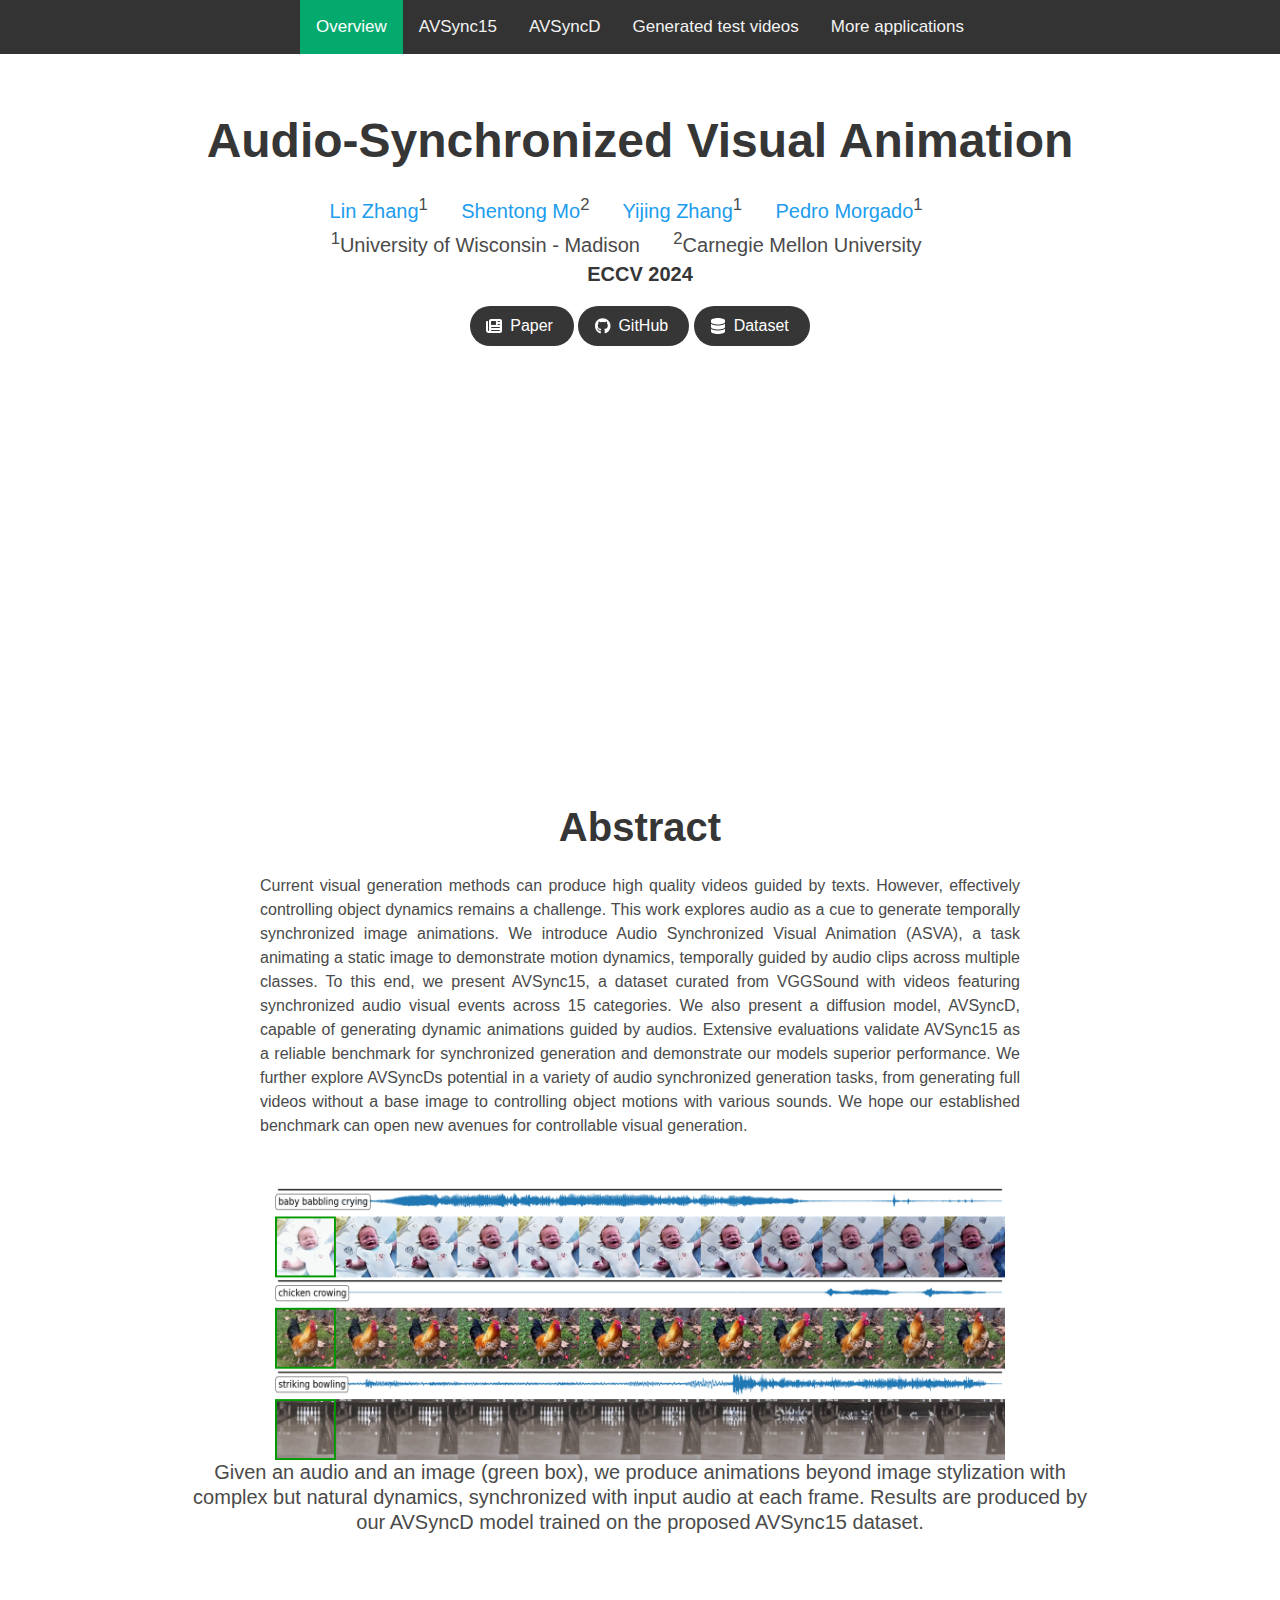
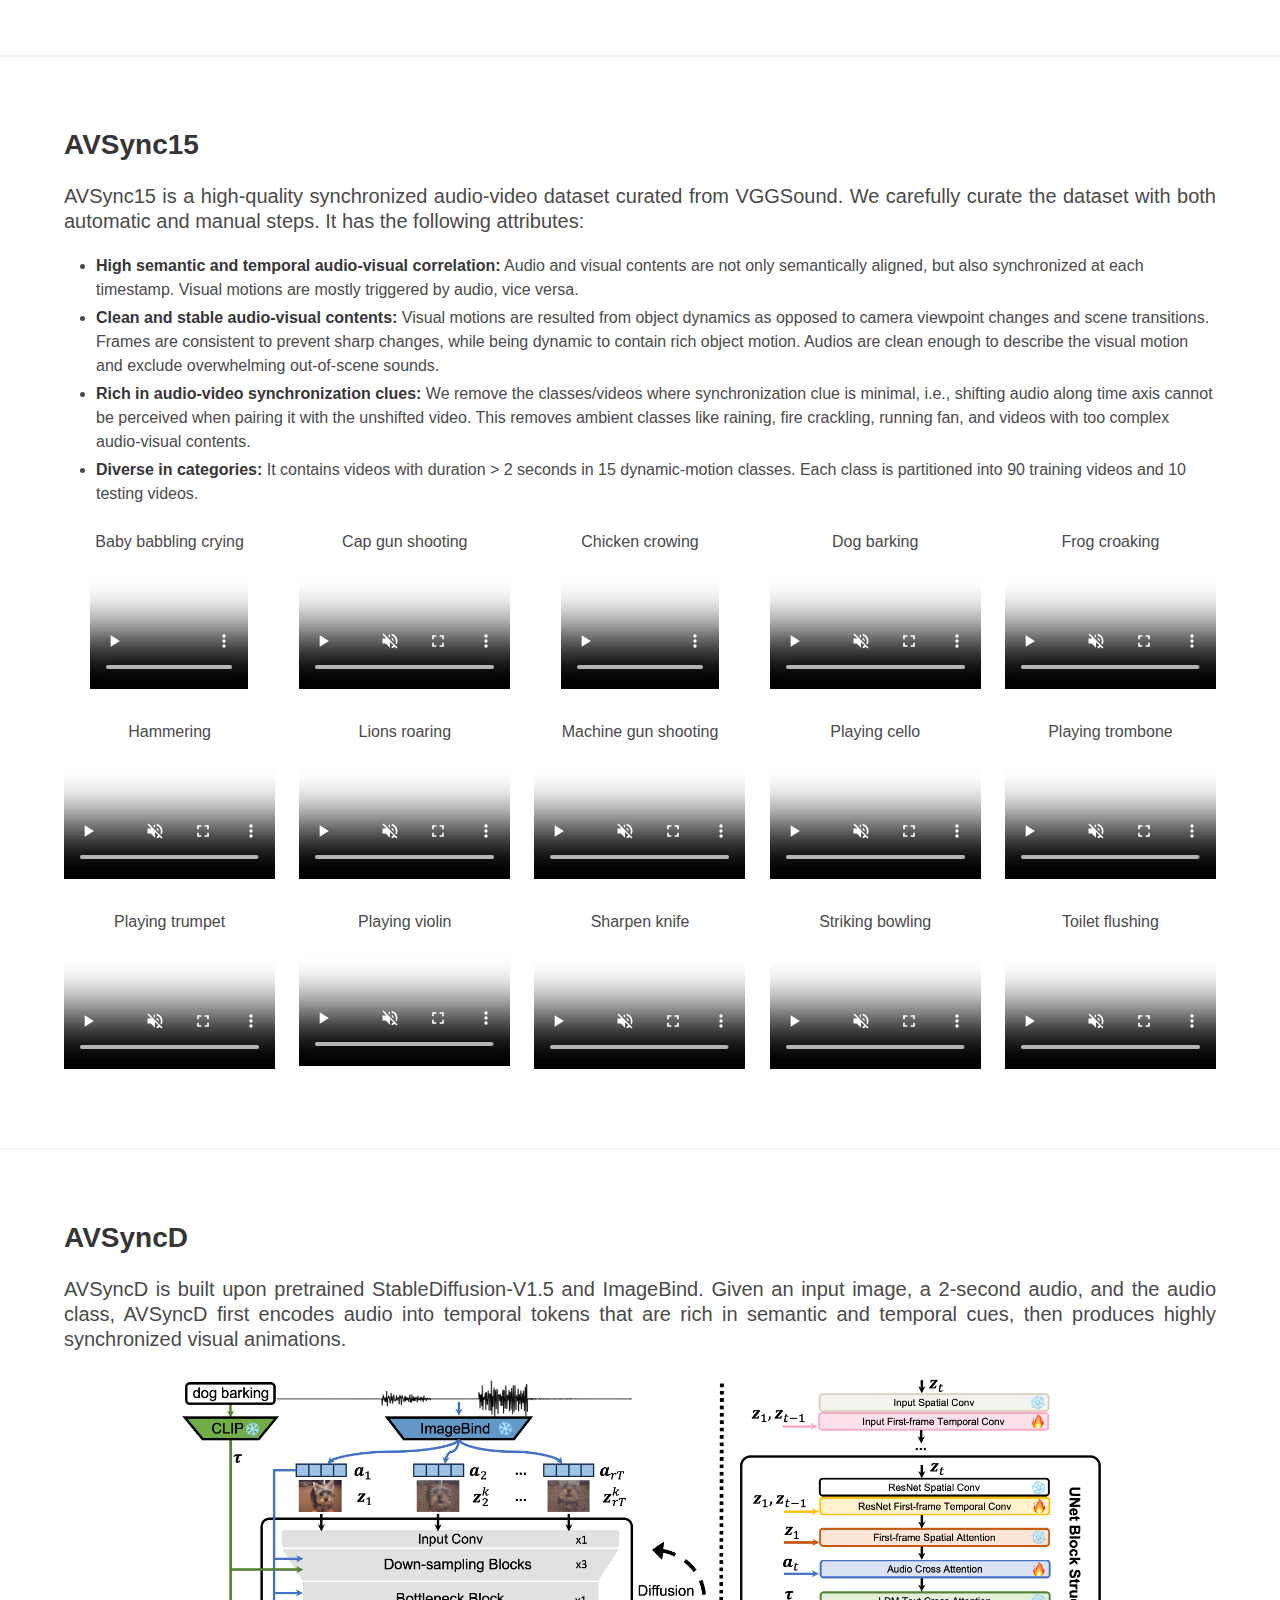
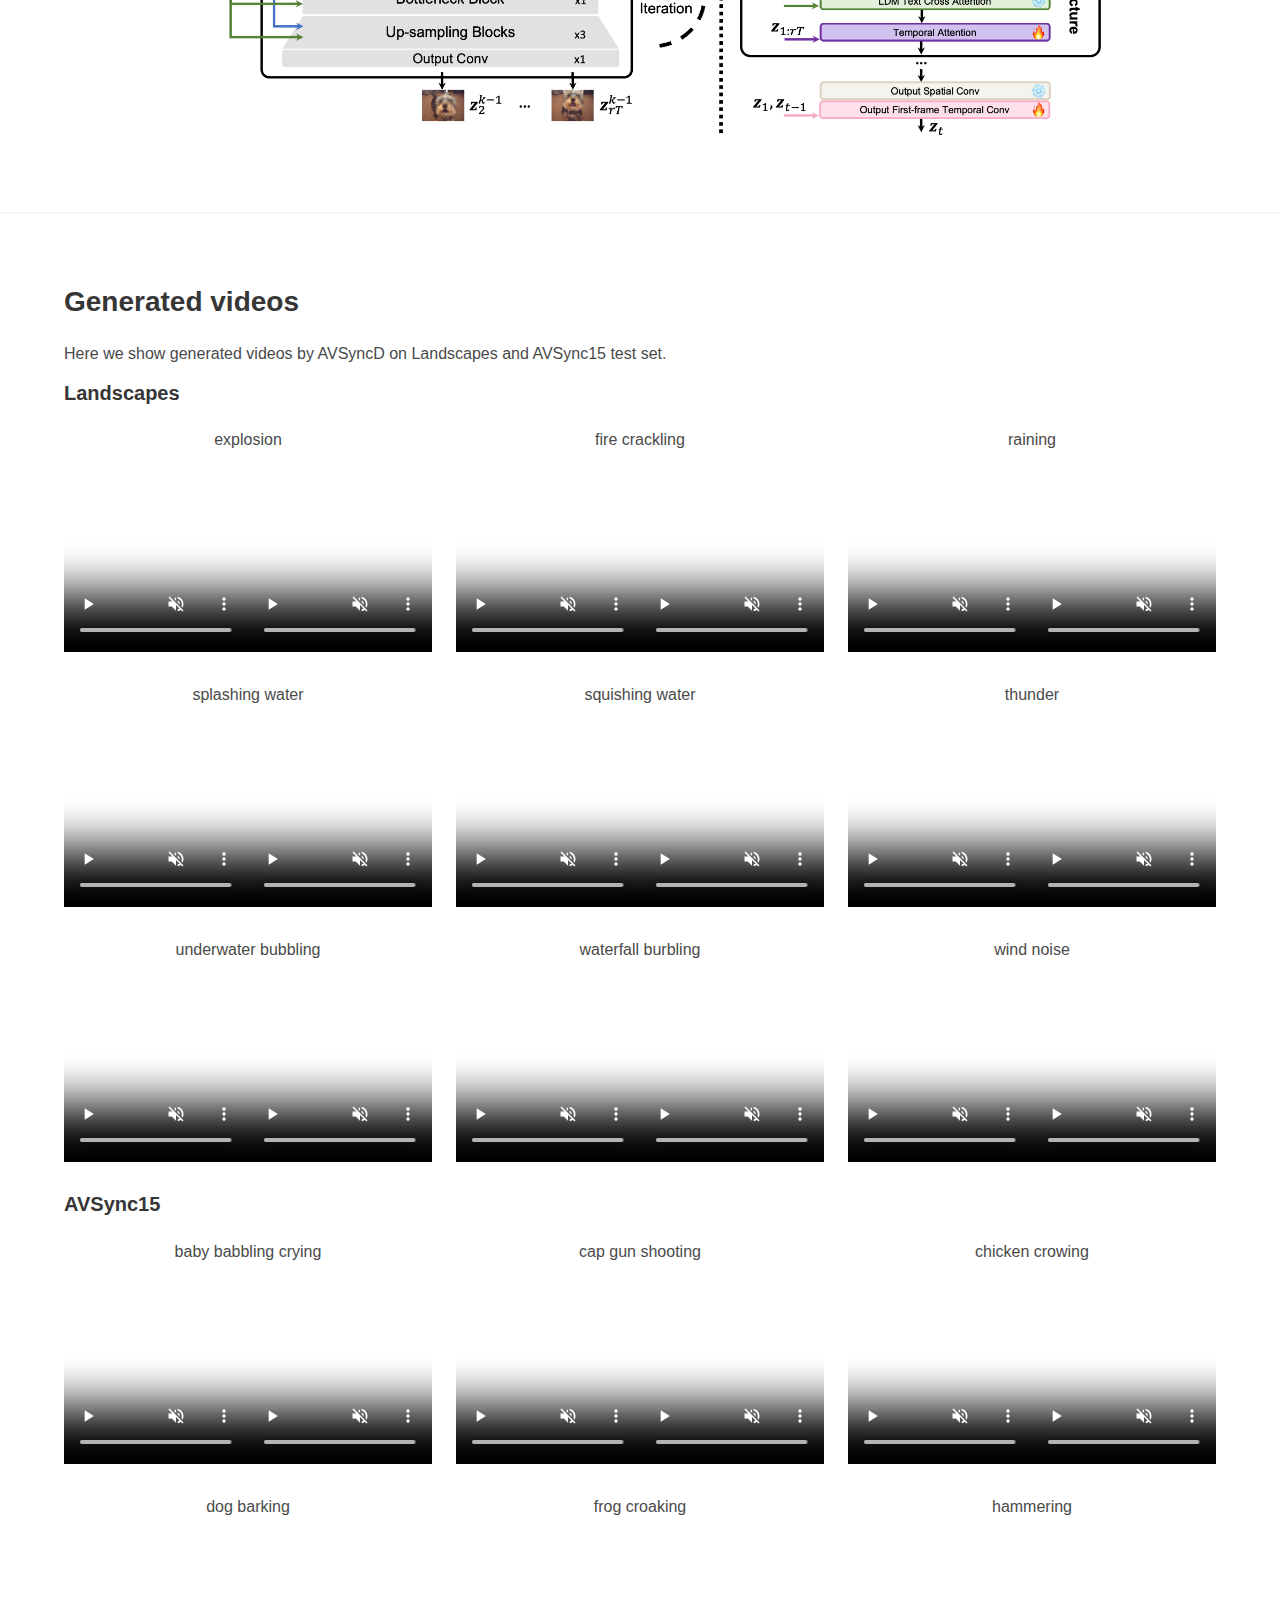
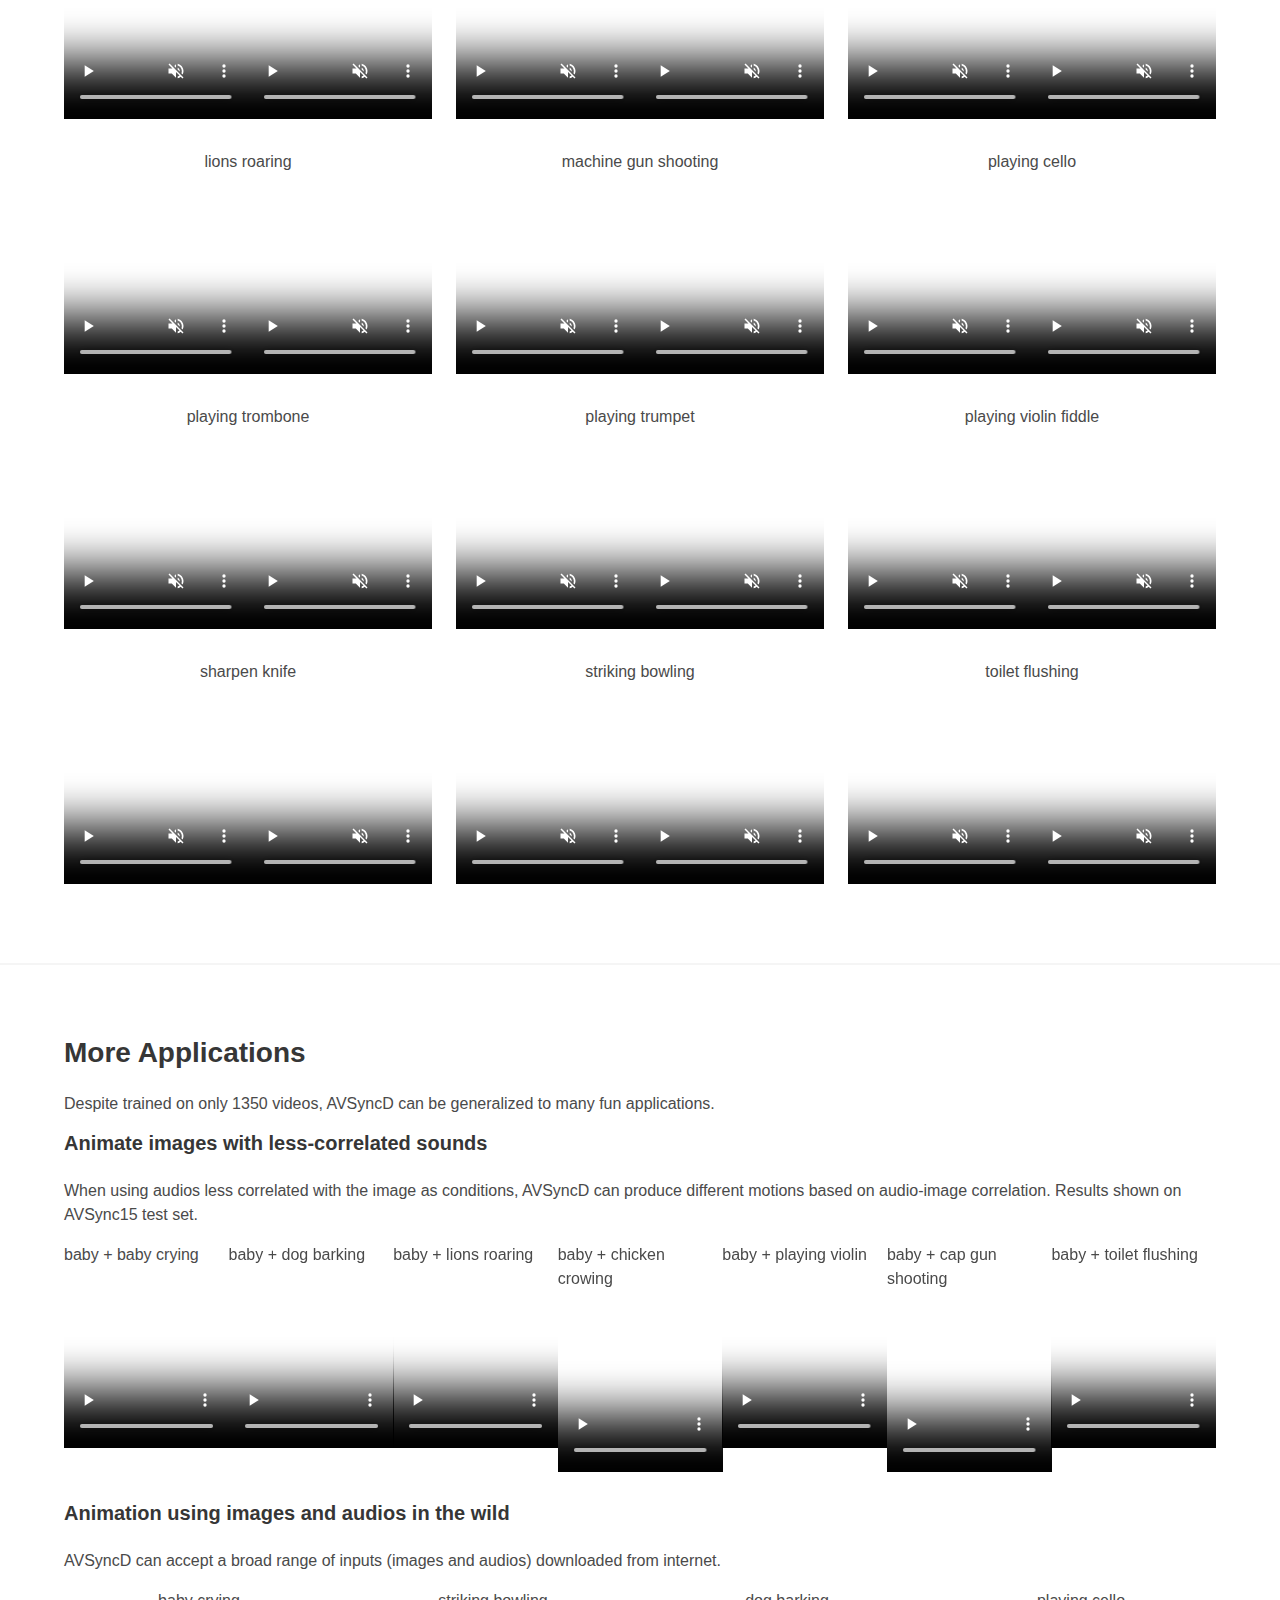
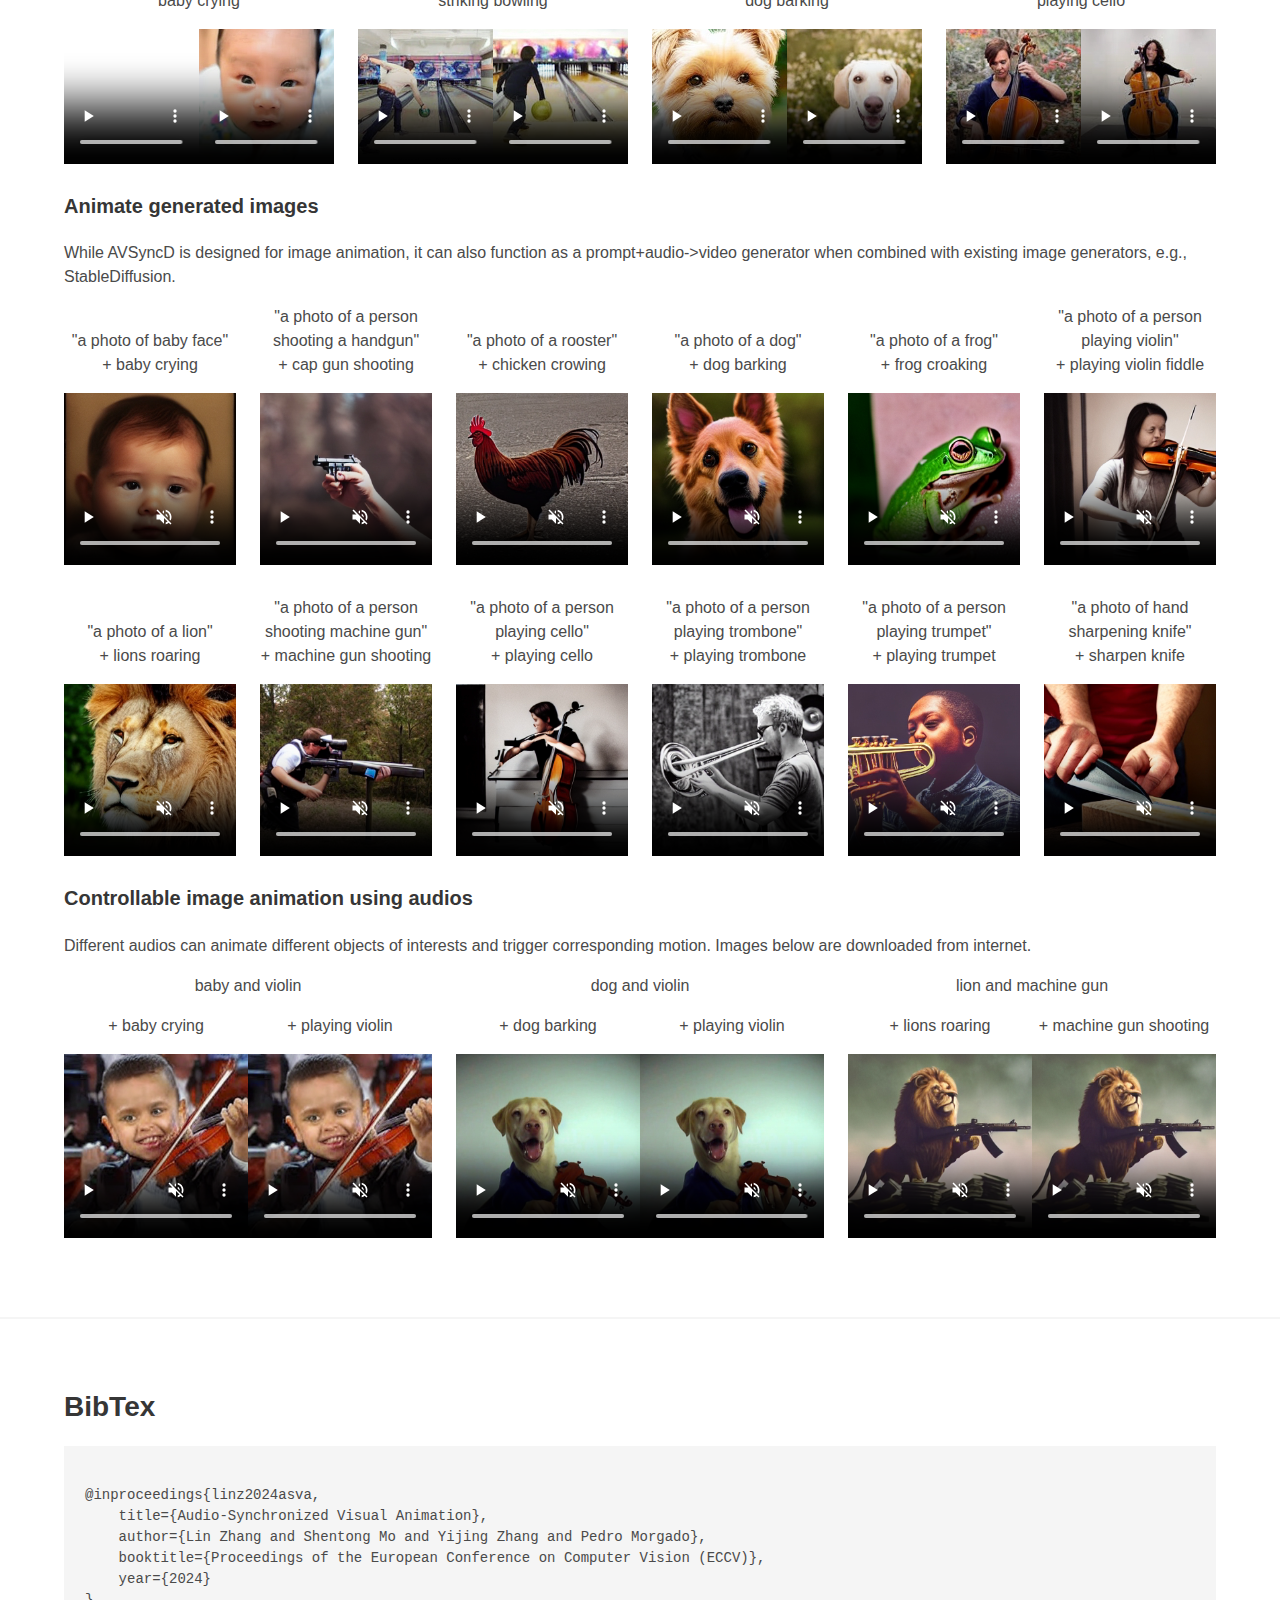
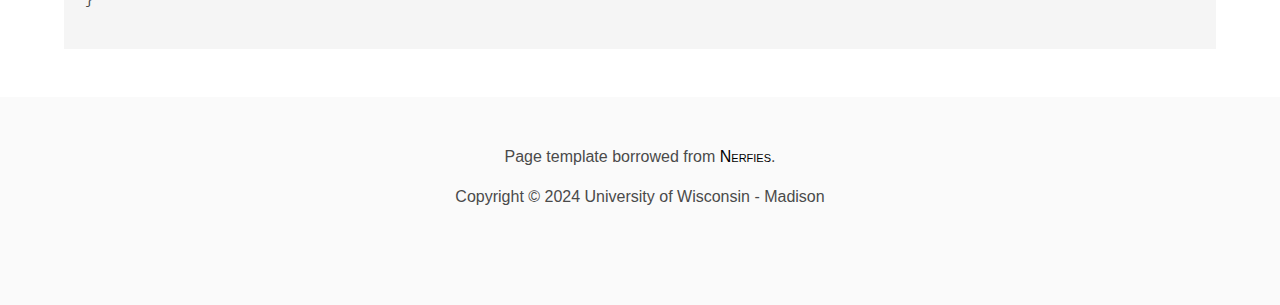
==== projects/asva/asva.html @ 6f64293d "update" ====
<!DOCTYPE html>
<!-- saved from url=(0040)https://humansensinglab.github.io/REMAG/ -->
<html class="fontawesome-i2svg-active fontawesome-i2svg-complete">
<head>

	<meta http-equiv="Content-Type" content="text/html; charset=UTF-8">

	<meta name="description" content="">
	<meta name="keywords"
	      content="synthetic data, aerial imagery, human action recognition, human activity recognition, action recognition, activity recognition, dataset">
	<meta name="viewport" content="width=device-width, initial-scale=1">
	<title>Audio-Synchronized Visual Animation</title>

	<style type="text/css">:host, :root {
        --fa-font-solid: normal 900 1em/1 "Font Awesome 6 Solid";
        --fa-font-regular: normal 400 1em/1 "Font Awesome 6 Regular";
        --fa-font-light: normal 300 1em/1 "Font Awesome 6 Light";
        --fa-font-thin: normal 100 1em/1 "Font Awesome 6 Thin";
        --fa-font-duotone: normal 900 1em/1 "Font Awesome 6 Duotone";
        --fa-font-sharp-solid: normal 900 1em/1 "Font Awesome 6 Sharp";
        --fa-font-sharp-regular: normal 400 1em/1 "Font Awesome 6 Sharp";
        --fa-font-sharp-light: normal 300 1em/1 "Font Awesome 6 Sharp";
        --fa-font-brands: normal 400 1em/1 "Font Awesome 6 Brands"
    }

    svg:not(:host).svg-inline--fa, svg:not(:root).svg-inline--fa {
        overflow: visible;
        box-sizing: content-box
    }

    .svg-inline--fa {
        display: var(--fa-display, inline-block);
        height: 1em;
        overflow: visible;
        vertical-align: -.125em
    }

    .svg-inline--fa.fa-2xs {
        vertical-align: .1em
    }

    .svg-inline--fa.fa-xs {
        vertical-align: 0
    }

    .svg-inline--fa.fa-sm {
        vertical-align: -.0714285705em
    }

    .svg-inline--fa.fa-lg {
        vertical-align: -.2em
    }

    .svg-inline--fa.fa-xl {
        vertical-align: -.25em
    }

    .svg-inline--fa.fa-2xl {
        vertical-align: -.3125em
    }

    .svg-inline--fa.fa-pull-left {
        margin-right: var(--fa-pull-margin, .3em);
        width: auto
    }

    .svg-inline--fa.fa-pull-right {
        margin-left: var(--fa-pull-margin, .3em);
        width: auto
    }

    .svg-inline--fa.fa-li {
        width: var(--fa-li-width, 2em);
        top: .25em
    }

    .svg-inline--fa.fa-fw {
        width: var(--fa-fw-width, 1.25em)
    }

    .fa-layers svg.svg-inline--fa {
        bottom: 0;
        left: 0;
        margin: auto;
        position: absolute;
        right: 0;
        top: 0
    }

    .fa-layers-counter, .fa-layers-text {
        display: inline-block;
        position: absolute;
        text-align: center
    }

    .fa-layers {
        display: inline-block;
        height: 1em;
        position: relative;
        text-align: center;
        vertical-align: -.125em;
        width: 1em
    }

    .fa-layers svg.svg-inline--fa {
        -webkit-transform-origin: center center;
        transform-origin: center center
    }

    .fa-layers-text {
        left: 50%;
        top: 50%;
        -webkit-transform: translate(-50%, -50%);
        transform: translate(-50%, -50%);
        -webkit-transform-origin: center center;
        transform-origin: center center
    }

    .fa-layers-counter {
        background-color: var(--fa-counter-background-color, #ff253a);
        border-radius: var(--fa-counter-border-radius, 1em);
        box-sizing: border-box;
        color: var(--fa-inverse, #fff);
        line-height: var(--fa-counter-line-height, 1);
        max-width: var(--fa-counter-max-width, 5em);
        min-width: var(--fa-counter-min-width, 1.5em);
        overflow: hidden;
        padding: var(--fa-counter-padding, .25em .5em);
        right: var(--fa-right, 0);
        text-overflow: ellipsis;
        top: var(--fa-top, 0);
        -webkit-transform: scale(var(--fa-counter-scale, .25));
        transform: scale(var(--fa-counter-scale, .25));
        -webkit-transform-origin: top right;
        transform-origin: top right
    }

    .fa-layers-bottom-right {
        bottom: var(--fa-bottom, 0);
        right: var(--fa-right, 0);
        top: auto;
        -webkit-transform: scale(var(--fa-layers-scale, .25));
        transform: scale(var(--fa-layers-scale, .25));
        -webkit-transform-origin: bottom right;
        transform-origin: bottom right
    }

    .fa-layers-bottom-left {
        bottom: var(--fa-bottom, 0);
        left: var(--fa-left, 0);
        right: auto;
        top: auto;
        -webkit-transform: scale(var(--fa-layers-scale, .25));
        transform: scale(var(--fa-layers-scale, .25));
        -webkit-transform-origin: bottom left;
        transform-origin: bottom left
    }

    .fa-layers-top-right {
        top: var(--fa-top, 0);
        right: var(--fa-right, 0);
        -webkit-transform: scale(var(--fa-layers-scale, .25));
        transform: scale(var(--fa-layers-scale, .25));
        -webkit-transform-origin: top right;
        transform-origin: top right
    }

    .fa-layers-top-left {
        left: var(--fa-left, 0);
        right: auto;
        top: var(--fa-top, 0);
        -webkit-transform: scale(var(--fa-layers-scale, .25));
        transform: scale(var(--fa-layers-scale, .25));
        -webkit-transform-origin: top left;
        transform-origin: top left
    }

    .fa-1x {
        font-size: 1em
    }

    .fa-2x {
        font-size: 2em
    }

    .fa-3x {
        font-size: 3em
    }

    .fa-4x {
        font-size: 4em
    }

    .fa-5x {
        font-size: 5em
    }

    .fa-6x {
        font-size: 6em
    }

    .fa-7x {
        font-size: 7em
    }

    .fa-8x {
        font-size: 8em
    }

    .fa-9x {
        font-size: 9em
    }

    .fa-10x {
        font-size: 10em
    }

    .fa-2xs {
        font-size: .625em;
        line-height: .1em;
        vertical-align: .225em
    }

    .fa-xs {
        font-size: .75em;
        line-height: .0833333337em;
        vertical-align: .125em
    }

    .fa-sm {
        font-size: .875em;
        line-height: .0714285718em;
        vertical-align: .0535714295em
    }

    .fa-lg {
        font-size: 1.25em;
        line-height: .05em;
        vertical-align: -.075em
    }

    .fa-xl {
        font-size: 1.5em;
        line-height: .0416666682em;
        vertical-align: -.125em
    }

    .fa-2xl {
        font-size: 2em;
        line-height: .03125em;
        vertical-align: -.1875em
    }

    .fa-fw {
        text-align: center;
        width: 1.25em
    }

    .fa-ul {
        list-style-type: none;
        margin-left: var(--fa-li-margin, 2.5em);
        padding-left: 0
    }

    .fa-ul > li {
        position: relative
    }

    .fa-li {
        left: calc(var(--fa-li-width, 2em) * -1);
        position: absolute;
        text-align: center;
        width: var(--fa-li-width, 2em);
        line-height: inherit
    }

    .fa-border {
        border-color: var(--fa-border-color, #eee);
        border-radius: var(--fa-border-radius, .1em);
        border-style: var(--fa-border-style, solid);
        border-width: var(--fa-border-width, .08em);
        padding: var(--fa-border-padding, .2em .25em .15em)
    }

    .fa-pull-left {
        float: left;
        margin-right: var(--fa-pull-margin, .3em)
    }

    .fa-pull-right {
        float: right;
        margin-left: var(--fa-pull-margin, .3em)
    }

    .fa-beat {
        -webkit-animation-name: fa-beat;
        animation-name: fa-beat;
        -webkit-animation-delay: var(--fa-animation-delay, 0s);
        animation-delay: var(--fa-animation-delay, 0s);
        -webkit-animation-direction: var(--fa-animation-direction, normal);
        animation-direction: var(--fa-animation-direction, normal);
        -webkit-animation-duration: var(--fa-animation-duration, 1s);
        animation-duration: var(--fa-animation-duration, 1s);
        -webkit-animation-iteration-count: var(--fa-animation-iteration-count, infinite);
        animation-iteration-count: var(--fa-animation-iteration-count, infinite);
        -webkit-animation-timing-function: var(--fa-animation-timing, ease-in-out);
        animation-timing-function: var(--fa-animation-timing, ease-in-out)
    }

    .fa-bounce {
        -webkit-animation-name: fa-bounce;
        animation-name: fa-bounce;
        -webkit-animation-delay: var(--fa-animation-delay, 0s);
        animation-delay: var(--fa-animation-delay, 0s);
        -webkit-animation-direction: var(--fa-animation-direction, normal);
        animation-direction: var(--fa-animation-direction, normal);
        -webkit-animation-duration: var(--fa-animation-duration, 1s);
        animation-duration: var(--fa-animation-duration, 1s);
        -webkit-animation-iteration-count: var(--fa-animation-iteration-count, infinite);
        animation-iteration-count: var(--fa-animation-iteration-count, infinite);
        -webkit-animation-timing-function: var(--fa-animation-timing, cubic-bezier(.28, .84, .42, 1));
        animation-timing-function: var(--fa-animation-timing, cubic-bezier(.28, .84, .42, 1))
    }

    .fa-fade {
        -webkit-animation-name: fa-fade;
        animation-name: fa-fade;
        -webkit-animation-delay: var(--fa-animation-delay, 0s);
        animation-delay: var(--fa-animation-delay, 0s);
        -webkit-animation-direction: var(--fa-animation-direction, normal);
        animation-direction: var(--fa-animation-direction, normal);
        -webkit-animation-duration: var(--fa-animation-duration, 1s);
        animation-duration: var(--fa-animation-duration, 1s);
        -webkit-animation-iteration-count: var(--fa-animation-iteration-count, infinite);
        animation-iteration-count: var(--fa-animation-iteration-count, infinite);
        -webkit-animation-timing-function: var(--fa-animation-timing, cubic-bezier(.4, 0, .6, 1));
        animation-timing-function: var(--fa-animation-timing, cubic-bezier(.4, 0, .6, 1))
    }

    .fa-beat-fade {
        -webkit-animation-name: fa-beat-fade;
        animation-name: fa-beat-fade;
        -webkit-animation-delay: var(--fa-animation-delay, 0s);
        animation-delay: var(--fa-animation-delay, 0s);
        -webkit-animation-direction: var(--fa-animation-direction, normal);
        animation-direction: var(--fa-animation-direction, normal);
        -webkit-animation-duration: var(--fa-animation-duration, 1s);
        animation-duration: var(--fa-animation-duration, 1s);
        -webkit-animation-iteration-count: var(--fa-animation-iteration-count, infinite);
        animation-iteration-count: var(--fa-animation-iteration-count, infinite);
        -webkit-animation-timing-function: var(--fa-animation-timing, cubic-bezier(.4, 0, .6, 1));
        animation-timing-function: var(--fa-animation-timing, cubic-bezier(.4, 0, .6, 1))
    }

    .fa-flip {
        -webkit-animation-name: fa-flip;
        animation-name: fa-flip;
        -webkit-animation-delay: var(--fa-animation-delay, 0s);
        animation-delay: var(--fa-animation-delay, 0s);
        -webkit-animation-direction: var(--fa-animation-direction, normal);
        animation-direction: var(--fa-animation-direction, normal);
        -webkit-animation-duration: var(--fa-animation-duration, 1s);
        animation-duration: var(--fa-animation-duration, 1s);
        -webkit-animation-iteration-count: var(--fa-animation-iteration-count, infinite);
        animation-iteration-count: var(--fa-animation-iteration-count, infinite);
        -webkit-animation-timing-function: var(--fa-animation-timing, ease-in-out);
        animation-timing-function: var(--fa-animation-timing, ease-in-out)
    }

    .fa-shake {
        -webkit-animation-name: fa-shake;
        animation-name: fa-shake;
        -webkit-animation-delay: var(--fa-animation-delay, 0s);
        animation-delay: var(--fa-animation-delay, 0s);
        -webkit-animation-direction: var(--fa-animation-direction, normal);
        animation-direction: var(--fa-animation-direction, normal);
        -webkit-animation-duration: var(--fa-animation-duration, 1s);
        animation-duration: var(--fa-animation-duration, 1s);
        -webkit-animation-iteration-count: var(--fa-animation-iteration-count, infinite);
        animation-iteration-count: var(--fa-animation-iteration-count, infinite);
        -webkit-animation-timing-function: var(--fa-animation-timing, linear);
        animation-timing-function: var(--fa-animation-timing, linear)
    }

    .fa-spin {
        -webkit-animation-name: fa-spin;
        animation-name: fa-spin;
        -webkit-animation-delay: var(--fa-animation-delay, 0s);
        animation-delay: var(--fa-animation-delay, 0s);
        -webkit-animation-direction: var(--fa-animation-direction, normal);
        animation-direction: var(--fa-animation-direction, normal);
        -webkit-animation-duration: var(--fa-animation-duration, 2s);
        animation-duration: var(--fa-animation-duration, 2s);
        -webkit-animation-iteration-count: var(--fa-animation-iteration-count, infinite);
        animation-iteration-count: var(--fa-animation-iteration-count, infinite);
        -webkit-animation-timing-function: var(--fa-animation-timing, linear);
        animation-timing-function: var(--fa-animation-timing, linear)
    }

    .fa-spin-reverse {
        --fa-animation-direction: reverse
    }

    .fa-pulse, .fa-spin-pulse {
        -webkit-animation-name: fa-spin;
        animation-name: fa-spin;
        -webkit-animation-direction: var(--fa-animation-direction, normal);
        animation-direction: var(--fa-animation-direction, normal);
        -webkit-animation-duration: var(--fa-animation-duration, 1s);
        animation-duration: var(--fa-animation-duration, 1s);
        -webkit-animation-iteration-count: var(--fa-animation-iteration-count, infinite);
        animation-iteration-count: var(--fa-animation-iteration-count, infinite);
        -webkit-animation-timing-function: var(--fa-animation-timing, steps(8));
        animation-timing-function: var(--fa-animation-timing, steps(8))
    }

    @media (prefers-reduced-motion: reduce) {
        .fa-beat, .fa-beat-fade, .fa-bounce, .fa-fade, .fa-flip, .fa-pulse, .fa-shake, .fa-spin, .fa-spin-pulse {
            -webkit-animation-delay: -1ms;
            animation-delay: -1ms;
            -webkit-animation-duration: 1ms;
            animation-duration: 1ms;
            -webkit-animation-iteration-count: 1;
            animation-iteration-count: 1;
            -webkit-transition-delay: 0s;
            transition-delay: 0s;
            -webkit-transition-duration: 0s;
            transition-duration: 0s
        }
    }

    @-webkit-keyframes fa-beat {
        0%, 90% {
            -webkit-transform: scale(1);
            transform: scale(1)
        }
        45% {
            -webkit-transform: scale(var(--fa-beat-scale, 1.25));
            transform: scale(var(--fa-beat-scale, 1.25))
        }
    }

    @keyframes fa-beat {
        0%, 90% {
            -webkit-transform: scale(1);
            transform: scale(1)
        }
        45% {
            -webkit-transform: scale(var(--fa-beat-scale, 1.25));
            transform: scale(var(--fa-beat-scale, 1.25))
        }
    }

    @-webkit-keyframes fa-bounce {
        0% {
            -webkit-transform: scale(1, 1) translateY(0);
            transform: scale(1, 1) translateY(0)
        }
        10% {
            -webkit-transform: scale(var(--fa-bounce-start-scale-x, 1.1), var(--fa-bounce-start-scale-y, .9)) translateY(0);
            transform: scale(var(--fa-bounce-start-scale-x, 1.1), var(--fa-bounce-start-scale-y, .9)) translateY(0)
        }
        30% {
            -webkit-transform: scale(var(--fa-bounce-jump-scale-x, .9), var(--fa-bounce-jump-scale-y, 1.1)) translateY(var(--fa-bounce-height, -.5em));
            transform: scale(var(--fa-bounce-jump-scale-x, .9), var(--fa-bounce-jump-scale-y, 1.1)) translateY(var(--fa-bounce-height, -.5em))
        }
        50% {
            -webkit-transform: scale(var(--fa-bounce-land-scale-x, 1.05), var(--fa-bounce-land-scale-y, .95)) translateY(0);
            transform: scale(var(--fa-bounce-land-scale-x, 1.05), var(--fa-bounce-land-scale-y, .95)) translateY(0)
        }
        57% {
            -webkit-transform: scale(1, 1) translateY(var(--fa-bounce-rebound, -.125em));
            transform: scale(1, 1) translateY(var(--fa-bounce-rebound, -.125em))
        }
        64% {
            -webkit-transform: scale(1, 1) translateY(0);
            transform: scale(1, 1) translateY(0)
        }
        100% {
            -webkit-transform: scale(1, 1) translateY(0);
            transform: scale(1, 1) translateY(0)
        }
    }

    @keyframes fa-bounce {
        0% {
            -webkit-transform: scale(1, 1) translateY(0);
            transform: scale(1, 1) translateY(0)
        }
        10% {
            -webkit-transform: scale(var(--fa-bounce-start-scale-x, 1.1), var(--fa-bounce-start-scale-y, .9)) translateY(0);
            transform: scale(var(--fa-bounce-start-scale-x, 1.1), var(--fa-bounce-start-scale-y, .9)) translateY(0)
        }
        30% {
            -webkit-transform: scale(var(--fa-bounce-jump-scale-x, .9), var(--fa-bounce-jump-scale-y, 1.1)) translateY(var(--fa-bounce-height, -.5em));
            transform: scale(var(--fa-bounce-jump-scale-x, .9), var(--fa-bounce-jump-scale-y, 1.1)) translateY(var(--fa-bounce-height, -.5em))
        }
        50% {
            -webkit-transform: scale(var(--fa-bounce-land-scale-x, 1.05), var(--fa-bounce-land-scale-y, .95)) translateY(0);
            transform: scale(var(--fa-bounce-land-scale-x, 1.05), var(--fa-bounce-land-scale-y, .95)) translateY(0)
        }
        57% {
            -webkit-transform: scale(1, 1) translateY(var(--fa-bounce-rebound, -.125em));
            transform: scale(1, 1) translateY(var(--fa-bounce-rebound, -.125em))
        }
        64% {
            -webkit-transform: scale(1, 1) translateY(0);
            transform: scale(1, 1) translateY(0)
        }
        100% {
            -webkit-transform: scale(1, 1) translateY(0);
            transform: scale(1, 1) translateY(0)
        }
    }

    @-webkit-keyframes fa-fade {
        50% {
            opacity: var(--fa-fade-opacity, .4)
        }
    }

    @keyframes fa-fade {
        50% {
            opacity: var(--fa-fade-opacity, .4)
        }
    }

    @-webkit-keyframes fa-beat-fade {
        0%, 100% {
            opacity: var(--fa-beat-fade-opacity, .4);
            -webkit-transform: scale(1);
            transform: scale(1)
        }
        50% {
            opacity: 1;
            -webkit-transform: scale(var(--fa-beat-fade-scale, 1.125));
            transform: scale(var(--fa-beat-fade-scale, 1.125))
        }
    }

    @keyframes fa-beat-fade {
        0%, 100% {
            opacity: var(--fa-beat-fade-opacity, .4);
            -webkit-transform: scale(1);
            transform: scale(1)
        }
        50% {
            opacity: 1;
            -webkit-transform: scale(var(--fa-beat-fade-scale, 1.125));
            transform: scale(var(--fa-beat-fade-scale, 1.125))
        }
    }

    @-webkit-keyframes fa-flip {
        50% {
            -webkit-transform: rotate3d(var(--fa-flip-x, 0), var(--fa-flip-y, 1), var(--fa-flip-z, 0), var(--fa-flip-angle, -180deg));
            transform: rotate3d(var(--fa-flip-x, 0), var(--fa-flip-y, 1), var(--fa-flip-z, 0), var(--fa-flip-angle, -180deg))
        }
    }

    @keyframes fa-flip {
        50% {
            -webkit-transform: rotate3d(var(--fa-flip-x, 0), var(--fa-flip-y, 1), var(--fa-flip-z, 0), var(--fa-flip-angle, -180deg));
            transform: rotate3d(var(--fa-flip-x, 0), var(--fa-flip-y, 1), var(--fa-flip-z, 0), var(--fa-flip-angle, -180deg))
        }
    }

    @-webkit-keyframes fa-shake {
        0% {
            -webkit-transform: rotate(-15deg);
            transform: rotate(-15deg)
        }
        4% {
            -webkit-transform: rotate(15deg);
            transform: rotate(15deg)
        }
        24%, 8% {
            -webkit-transform: rotate(-18deg);
            transform: rotate(-18deg)
        }
        12%, 28% {
            -webkit-transform: rotate(18deg);
            transform: rotate(18deg)
        }
        16% {
            -webkit-transform: rotate(-22deg);
            transform: rotate(-22deg)
        }
        20% {
            -webkit-transform: rotate(22deg);
            transform: rotate(22deg)
        }
        32% {
            -webkit-transform: rotate(-12deg);
            transform: rotate(-12deg)
        }
        36% {
            -webkit-transform: rotate(12deg);
            transform: rotate(12deg)
        }
        100%, 40% {
            -webkit-transform: rotate(0);
            transform: rotate(0)
        }
    }

    @keyframes fa-shake {
        0% {
            -webkit-transform: rotate(-15deg);
            transform: rotate(-15deg)
        }
        4% {
            -webkit-transform: rotate(15deg);
            transform: rotate(15deg)
        }
        24%, 8% {
            -webkit-transform: rotate(-18deg);
            transform: rotate(-18deg)
        }
        12%, 28% {
            -webkit-transform: rotate(18deg);
            transform: rotate(18deg)
        }
        16% {
            -webkit-transform: rotate(-22deg);
            transform: rotate(-22deg)
        }
        20% {
            -webkit-transform: rotate(22deg);
            transform: rotate(22deg)
        }
        32% {
            -webkit-transform: rotate(-12deg);
            transform: rotate(-12deg)
        }
        36% {
            -webkit-transform: rotate(12deg);
            transform: rotate(12deg)
        }
        100%, 40% {
            -webkit-transform: rotate(0);
            transform: rotate(0)
        }
    }

    @-webkit-keyframes fa-spin {
        0% {
            -webkit-transform: rotate(0);
            transform: rotate(0)
        }
        100% {
            -webkit-transform: rotate(360deg);
            transform: rotate(360deg)
        }
    }

    @keyframes fa-spin {
        0% {
            -webkit-transform: rotate(0);
            transform: rotate(0)
        }
        100% {
            -webkit-transform: rotate(360deg);
            transform: rotate(360deg)
        }
    }

    .fa-rotate-90 {
        -webkit-transform: rotate(90deg);
        transform: rotate(90deg)
    }

    .fa-rotate-180 {
        -webkit-transform: rotate(180deg);
        transform: rotate(180deg)
    }

    .fa-rotate-270 {
        -webkit-transform: rotate(270deg);
        transform: rotate(270deg)
    }

    .fa-flip-horizontal {
        -webkit-transform: scale(-1, 1);
        transform: scale(-1, 1)
    }

    .fa-flip-vertical {
        -webkit-transform: scale(1, -1);
        transform: scale(1, -1)
    }

    .fa-flip-both, .fa-flip-horizontal.fa-flip-vertical {
        -webkit-transform: scale(-1, -1);
        transform: scale(-1, -1)
    }

    .fa-rotate-by {
        -webkit-transform: rotate(var(--fa-rotate-angle, none));
        transform: rotate(var(--fa-rotate-angle, none))
    }

    .fa-stack {
        display: inline-block;
        vertical-align: middle;
        height: 2em;
        position: relative;
        width: 2.5em
    }

    .fa-stack-1x, .fa-stack-2x {
        bottom: 0;
        left: 0;
        margin: auto;
        position: absolute;
        right: 0;
        top: 0;
        z-index: var(--fa-stack-z-index, auto)
    }

    .svg-inline--fa.fa-stack-1x {
        height: 1em;
        width: 1.25em
    }

    .svg-inline--fa.fa-stack-2x {
        height: 2em;
        width: 2.5em
    }

    .fa-inverse {
        color: var(--fa-inverse, #fff)
    }

    .fa-sr-only, .sr-only {
        position: absolute;
        width: 1px;
        height: 1px;
        padding: 0;
        margin: -1px;
        overflow: hidden;
        clip: rect(0, 0, 0, 0);
        white-space: nowrap;
        border-width: 0
    }

    .fa-sr-only-focusable:not(:focus), .sr-only-focusable:not(:focus) {
        position: absolute;
        width: 1px;
        height: 1px;
        padding: 0;
        margin: -1px;
        overflow: hidden;
        clip: rect(0, 0, 0, 0);
        white-space: nowrap;
        border-width: 0
    }

    .svg-inline--fa .fa-primary {
        fill: var(--fa-primary-color, currentColor);
        opacity: var(--fa-primary-opacity, 1)
    }

    .svg-inline--fa .fa-secondary {
        fill: var(--fa-secondary-color, currentColor);
        opacity: var(--fa-secondary-opacity, .4)
    }

    .svg-inline--fa.fa-swap-opacity .fa-primary {
        opacity: var(--fa-secondary-opacity, .4)
    }

    .svg-inline--fa.fa-swap-opacity .fa-secondary {
        opacity: var(--fa-primary-opacity, 1)
    }

    .svg-inline--fa mask .fa-primary, .svg-inline--fa mask .fa-secondary {
        fill: #000
    }

    .fa-duotone.fa-inverse, .fad.fa-inverse {
        color: var(--fa-inverse, #fff)
    }</style>
	<link href="./webpage_files/css" rel="stylesheet">

	<link rel="stylesheet" href="./webpage_files/bulma.min.css">
	<link rel="stylesheet" href="./webpage_files/bulma-carousel.min.css">
	<link rel="stylesheet" href="./webpage_files/bulma-slider.min.css">
	<link rel="stylesheet" href="./webpage_files/fontawesome.all.min.css">
	<link rel="stylesheet" href="./webpage_files/academicons.min.css">
	<link rel="stylesheet" href="./webpage_files/index.css">
	<link rel="stylesheet" href="./webpage_files/navigation.css">

	<!-- Google tag (gtag.js) -->
	<script async src="https://www.googletagmanager.com/gtag/js?id=G-Y4D1TZSC31"></script>
	<script>
        window.dataLayer = window.dataLayer || [];

        function gtag() {
            dataLayer.push(arguments);
        }

        gtag('js', new Date());

        gtag('config', 'G-Y4D1TZSC31');
	</script>


	<script src="./webpage_files/jquery.min.js"></script>
	<script defer="" src="./webpage_files/fontawesome.all.min.js"></script>
	<script src="./webpage_files/bulma-carousel.min.js"></script>
	<script src="./webpage_files/bulma-slider.min.js"></script>

	<link rel="shortcut icon" href="https://humansensinglab.github.io/REMAG/assets/block.png">


</head>


<!-- Google tag (gtag.js) -->
<script async src="https://www.googletagmanager.com/gtag/js?id=G-VHMKZG3G6Y"></script>
<script>
    window.dataLayer = window.dataLayer || [];

    function gtag() {
        dataLayer.push(arguments);
    }

    gtag('js', new Date());

    gtag('config', 'G-VHMKZG3G6Y');
</script>


<body>

<div class="topnav">
	<a class="active" href="#overview">Overview</a>
	<a href="#AVSync15">AVSync15</a>
	<a href="#AVSyncD">AVSyncD</a>
	<a href="#Generated_videos">Generated test videos</a>
	<a href="#More_Applications">More applications</a>
</div>

<section class="hero" id="overview">
	<div class="hero-body">
		<div class="container">
			<div class="columns is-centered">
				<div class="column has-text-centered">
					<div style="height:10%;"></div>
					<h1 class="title is-1 publication-title">Audio-Synchronized Visual Animation</h1>
					<div class="is-size-5 publication-authors">
		                <span class="author-block">
		                  <a href="https://lzhangbj.github.io/" target="_blank">Lin Zhang</a><sup>1</sup>&nbsp;&nbsp;&nbsp;&nbsp;&nbsp;
		                  <a href="https://scholar.google.com/citations?user=6aYncPAAAAAJ"
		                     target="_blank">Shentong Mo</a><sup>2</sup>&nbsp;&nbsp;&nbsp;&nbsp;&nbsp;
		                  <a href="https://www.linkedin.com/in/yijing-zhang-76b201220/"
		                     target="_blank">Yijing Zhang</a><sup>1</sup>&nbsp;&nbsp;&nbsp;&nbsp;&nbsp;
		                  <a href="https://pedro-morgado.github.io/" target="_blank">Pedro Morgado</a><sup>1</sup>&nbsp;&nbsp;&nbsp;&nbsp;&nbsp;
		                  <br>
		                  <sup>1</sup>University of Wisconsin - Madison&nbsp;&nbsp;&nbsp;&nbsp;&nbsp;
		                  <sup>2</sup>Carnegie Mellon University&nbsp;&nbsp;&nbsp;&nbsp;&nbsp;
		                  <br>
		                  <h2><strong>ECCV 2024</strong></h2>
		              </span>
					</div>
					<div class="column has-text-centered">
						<div class="publication-links">

							<!-- arXiv Link. -->
							<span class="link-block">
								<a href="https://arxiv.org/abs/2403.05659" class="external-link button is-normal is-rounded is-dark"
								   target="_blank">
								  <span class="icon">
									  <svg class="svg-inline--fa fa-newspaper" aria-hidden="true" focusable="false" data-prefix="fas"
									       data-icon="newspaper" role="img" xmlns="http://www.w3.org/2000/svg" viewBox="0 0 512 512"
									       data-fa-i2svg=""><path fill="currentColor"
									                              d="M96 96c0-35.3 28.7-64 64-64H448c35.3 0 64 28.7 64 64V416c0 35.3-28.7 64-64 64H80c-44.2 0-80-35.8-80-80V128c0-17.7 14.3-32 32-32s32 14.3 32 32V400c0 8.8 7.2 16 16 16s16-7.2 16-16V96zm64 24v80c0 13.3 10.7 24 24 24H296c13.3 0 24-10.7 24-24V120c0-13.3-10.7-24-24-24H184c-13.3 0-24 10.7-24 24zm208-8c0 8.8 7.2 16 16 16h48c8.8 0 16-7.2 16-16s-7.2-16-16-16H384c-8.8 0-16 7.2-16 16zm0 96c0 8.8 7.2 16 16 16h48c8.8 0 16-7.2 16-16s-7.2-16-16-16H384c-8.8 0-16 7.2-16 16zM160 304c0 8.8 7.2 16 16 16H432c8.8 0 16-7.2 16-16s-7.2-16-16-16H176c-8.8 0-16 7.2-16 16zm0 96c0 8.8 7.2 16 16 16H432c8.8 0 16-7.2 16-16s-7.2-16-16-16H176c-8.8 0-16 7.2-16 16z"></path></svg>
								  </span>
								  <span>Paper</span>
								</a>
						    </span>

							<!-- Code Link. -->
							<span class="link-block">
								<a href="https://github.com/lzhangbj/ASVA" class="external-link button is-normal is-rounded is-dark">
								  <span class="icon">
									  <svg class="svg-inline--fa fa-github fa-w-16" aria-hidden="true" focusable="false"
									       data-prefix="fab" data-icon="github" role="img" xmlns="http://www.w3.org/2000/svg"
									       viewBox="0 0 496 512" data-fa-i2svg="">
										  <path fill="currentColor" d="M165.9 397.4c0 2-2.3 3.6-5.2 3.6-3.3.3-5.6-1.3-5.6-3.6 0-2 2.3-3.6 5.2-3.6 3-.3 5.6 1.3 5.6 3.6zm-31.1-4.5c-.7 2 1.3 4.3 4.3 4.9 2.6 1 5.6 0 6.2-2s-1.3-4.3-4.3-5.2c-2.6-.7-5.5.3-6.2 2.3zm44.2-1.7c-2.9.7-4.9 2.6-4.6 4.9.3 2 2.9 3.3 5.9 2.6 2.9-.7 4.9-2.6 4.6-4.6-.3-1.9-3-3.2-5.9-2.9zM244.8 8C106.1 8 0 113.3 0 252c0 110.9 69.8 205.8 169.5 239.2 12.8 2.3 17.3-5.6 17.3-12.1 0-6.2-.3-40.4-.3-61.4 0 0-70 15-84.7-29.8 0 0-11.4-29.1-27.8-36.6 0 0-22.9-15.7 1.6-15.4 0 0 24.9 2 38.6 25.8 21.9 38.6 58.6 27.5 72.9 20.9 2.3-16 8.8-27.1 16-33.7-55.9-6.2-112.3-14.3-112.3-110.5 0-27.5 7.6-41.3 23.6-58.9-2.6-6.5-11.1-33.3 2.6-67.9 20.9-6.5 69 27 69 27 20-5.6 41.5-8.5 62.8-8.5s42.8 2.9 62.8 8.5c0 0 48.1-33.6 69-27 13.7 34.7 5.2 61.4 2.6 67.9 16 17.7 25.8 31.5 25.8 58.9 0 96.5-58.9 104.2-114.8 110.5 9.2 7.9 17 22.9 17 46.4 0 33.7-.3 75.4-.3 83.6 0 6.5 4.6 14.4 17.3 12.1C428.2 457.8 496 362.9 496 252 496 113.3 383.5 8 244.8 8zM97.2 352.9c-1.3 1-1 3.3.7 5.2 1.6 1.6 3.9 2.3 5.2 1 1.3-1 1-3.3-.7-5.2-1.6-1.6-3.9-2.3-5.2-1zm-10.8-8.1c-.7 1.3.3 2.9 2.3 3.9 1.6 1 3.6.7 4.3-.7.7-1.3-.3-2.9-2.3-3.9-2-.6-3.6-.3-4.3.7zm32.4 35.6c-1.6 1.3-1 4.3 1.3 6.2 2.3 2.3 5.2 2.6 6.5 1 1.3-1.3.7-4.3-1.3-6.2-2.2-2.3-5.2-2.6-6.5-1zm-11.4-14.7c-1.6 1-1.6 3.6 0 5.9 1.6 2.3 4.3 3.3 5.6 2.3 1.6-1.3 1.6-3.9 0-6.2-1.4-2.3-4-3.3-5.6-2z"></path>
									  </svg>
								  </span>
								  <span>GitHub</span>
								</a>
							</span>

							<!-- Dataset Google Drive Link. -->
							<span class="link-block">
								<a href="https://drive.google.com/drive/folders/1onvx5y6QOceDrHZy8-ajFJ4RUuGWwT5V?usp=sharing"
								   class="external-link button is-normal is-rounded is-dark">
								  <span class="icon">
									  <svg class="svg-inline--fa fa-database" aria-hidden="true" focusable="false" data-prefix="fas"
									       data-icon="database" role="img" xmlns="http://www.w3.org/2000/svg" viewBox="0 0 448 512"
									       data-fa-i2svg="">
										  <path fill="currentColor" d="M448 80v48c0 44.2-100.3 80-224 80S0 172.2 0 128V80C0 35.8 100.3 0 224 0S448 35.8 448 80zM393.2 214.7c20.8-7.4 39.9-16.9 54.8-28.6V288c0 44.2-100.3 80-224 80S0 332.2 0 288V186.1c14.9 11.8 34 21.2 54.8 28.6C99.7 230.7 159.5 240 224 240s124.3-9.3 169.2-25.3zM0 346.1c14.9 11.8 34 21.2 54.8 28.6C99.7 390.7 159.5 400 224 400s124.3-9.3 169.2-25.3c20.8-7.4 39.9-16.9 54.8-28.6V432c0 44.2-100.3 80-224 80S0 476.2 0 432V346.1z"></path>
									  </svg>
								  </span>
								  <span>Dataset</span>
								</a>
							</span>

						</div>
					</div>
					<!-- Youtube -->
					<div class="video-container">
					    <iframe width="720" height="405" src="https://www.youtube.com/embed/Z8IW09yggRk" frameborder="0" allowfullscreen></iframe>
					</div>
					<!-- Youtube -->
				</div>
			</div>
		</div>
	</div>
</section>




<!-- Abstract -->
<section class="section" id="abstract">
	<div class="container">
		<div class="columns is-centered has-text-centered">
			<div class="column is-two-thirds">
				<h2 class="title is-2">Abstract</h2>
				<div class="content has-text-justified">
					<p>
						Current visual generation methods can produce high quality videos guided by texts. However,
						effectively controlling object dynamics remains a challenge.
						This work explores audio as a cue to generate temporally synchronized image animations. We
						introduce Audio Synchronized Visual Animation (ASVA), a task
						animating a static image to demonstrate motion dynamics, temporally guided by audio clips across
						multiple classes. To this end, we present AVSync15, a
						dataset curated from VGGSound with videos featuring synchronized audio visual events across 15
						categories. We also present a diffusion model, AVSyncD,
						capable of generating dynamic animations guided by audios. Extensive evaluations validate
						AVSync15 as a reliable benchmark for synchronized generation
						and demonstrate our models superior performance. We further explore AVSyncDs potential in a
						variety of audio synchronized generation tasks, from generating
						full videos without a base image to controlling object motions with various sounds. We hope our
						established benchmark can open new avenues for controllable visual generation.
					</p>
				</div>
			</div>
		</div>
	</div>
	<!-- Teaser -->
	<div class="container is-max-desktop">
		<div class="hero-body">
			<div style="display: flex;justify-content: center;align-items: center;">
				<img style="width: 80%;" src="./webpage_files/images/teaser.png">
			</div>
			<h2 class="subtitle has-text-centered">
				Given an audio and an image (green box), we produce animations beyond image stylization with complex but
				natural
				dynamics, synchronized with input audio at each frame. Results are produced by our AVSyncD model trained
				on the proposed AVSync15 dataset.
			</h2>
		</div>
	</div>
	<!-- Teaser -->
</section>
<!--/ Abstract -->

<hr class="solid">

<!-- AVSync15 -->
<section class="section" id="AVSync15">
	<div class="container content">
		<h2 class="title">AVSync15</h2>
		<div class="content">
			<!--        <center><img style="width: 100%;" src="./webpage_files/Perf-Office31-OfficeHome.png"></center>-->
			<p class="subtitle has-text-justified">
				AVSync15 is a high-quality synchronized audio-video dataset curated from VGGSound. We carefully curate
				the dataset with both automatic and manual steps.
				It has the following attributes:
			</p>
			<ul>
				<li><strong>High semantic and temporal audio-visual correlation:</strong>
					Audio and visual contents are not only semantically aligned, but also synchronized at each
					timestamp. Visual motions are mostly triggered by audio, vice versa.
				</li>
				<li><strong>Clean and stable audio-visual contents:</strong>
					Visual motions are resulted from object dynamics as opposed to camera viewpoint changes and scene
					transitions. Frames are consistent to prevent sharp changes, while being dynamic
					to contain rich object motion. Audios are clean enough to describe the visual motion and exclude
					overwhelming out-of-scene sounds.
				</li>
				<li><strong>Rich in audio-video synchronization clues:</strong>
					We remove the classes/videos where synchronization clue is minimal, i.e., shifting audio along time
					axis cannot be perceived when pairing it with the unshifted video. This removes
					ambient classes like raining, fire crackling, running fan, and videos with too complex audio-visual
					contents.
				</li>
				<li><strong>Diverse in categories:</strong>
					It contains videos with duration > 2 seconds in 15 dynamic-motion classes. Each class is partitioned
					into 90 training videos and 10 testing videos.
				</li>
			</ul>
		</div>
		<div class="container">
			<div class="columns is-centered has-text-centered">
				<div class="column">
					<!--      <h2 class="title is-3">Visual Effects</h2>-->
					<div class="content">
						<p>
							Baby babbling crying
						</p>
						<video autostart="1" autoplay="" controls="" muted="" loop="" playsinline="" height="100%"
						       width="75%">
							<source src="./webpage_files/avsync15_gallery/baby_crying.mp4" type="video/mp4">
						</video>
					</div>
				</div>
				<div class="column">
					<div class="content">
						<p>
							Cap gun shooting
						</p>
						<video autostart="1" autoplay="" controls="" muted="" loop="" playsinline="" height="100%">
							<source src="./webpage_files/avsync15_gallery/cap_gun_shooting.mp4" type="video/mp4">
						</video>
					</div>
				</div>
				<div class="column">
					<div class="content">
						<p>
							Chicken crowing
						</p>
						<video autostart="1" autoplay="" controls="" muted="" loop="" playsinline="" height="100%"
						       width="75%">
							<source src="./webpage_files/avsync15_gallery/chicken_crowing.mp4" type="video/mp4">
						</video>
					</div>
				</div>
				<div class="column">
					<div class="content">
						<p>
							Dog barking
						</p>
						<video autostart="1" autoplay="" controls="" muted="" loop="" playsinline="" height="100%">
							<source src="./webpage_files/avsync15_gallery/dog_barking.mp4" type="video/mp4">
						</video>
					</div>
				</div>
				<div class="column">
					<div class="content">
						<p>
							Frog croaking
						</p>
						<video autostart="1" autoplay="" controls="" muted="" loop="" playsinline="" height="100%">
							<source src="./webpage_files/avsync15_gallery/frog_croaking.mp4" type="video/mp4">
						</video>
					</div>
				</div>
			</div>
			<div class="columns is-centered has-text-centered">
				<div class="column">
					<!--      <h2 class="title is-3">Visual Effects</h2>-->
					<div class="content">
						<p>
							Hammering
						</p>
						<video autostart="1" autoplay="" controls="" muted="" loop="" playsinline="" height="20%">
							<source src="./webpage_files/avsync15_gallery/hammering.mp4" type="video/mp4">
						</video>
					</div>
				</div>
				<div class="column">
					<div class="content">
						<p>
							Lions roaring
						</p>
						<video autostart="1" autoplay="" controls="" muted="" loop="" playsinline="" height="100%">
							<source src="./webpage_files/avsync15_gallery/lions_roaring.mp4" type="video/mp4">
						</video>
					</div>
				</div>
				<div class="column">
					<div class="content">
						<p>
							Machine gun shooting
						</p>
						<video autostart="1" autoplay="" controls="" muted="" loop="" playsinline="" height="100%">
							<source src="./webpage_files/avsync15_gallery/machine_gun_shooting.mp4" type="video/mp4">
						</video>
					</div>
				</div>
				<div class="column">
					<div class="content">
						<p>
							Playing cello
						</p>
						<video autostart="1" autoplay="" controls="" muted="" loop="" playsinline="" height="100%">
							<source src="./webpage_files/avsync15_gallery/playing_cello.mp4" type="video/mp4">
						</video>
					</div>
				</div>
				<div class="column">
					<div class="content">
						<p>
							Playing trombone
						</p>
						<video autostart="1" autoplay="" controls="" muted="" loop="" playsinline="" height="100%">
							<source src="./webpage_files/avsync15_gallery/playing_trombone.mp4" type="video/mp4">
						</video>
					</div>
				</div>
			</div>
			<div class="columns is-centered has-text-centered">
				<div class="column">
					<!--      <h2 class="title is-3">Visual Effects</h2>-->
					<div class="content">
						<p>
							Playing trumpet
						</p>
						<video autostart="1" autoplay="" controls="" muted="" loop="" playsinline="" height="20%">
							<source src="./webpage_files/avsync15_gallery/playing_trumpet.mp4" type="video/mp4">
						</video>
					</div>
				</div>
				<div class="column">
					<div class="content">
						<p>
							Playing violin
						</p>
						<video autostart="1" autoplay="" controls="" muted="" loop="" playsinline="" height="100%">
							<source src="./webpage_files/avsync15_gallery/playing_violin.mp4" type="video/mp4">
						</video>
					</div>
				</div>
				<div class="column">
					<div class="content">
						<p>
							Sharpen knife
						</p>
						<video autostart="1" autoplay="" controls="" muted="" loop="" playsinline="" height="100%">
							<source src="./webpage_files/avsync15_gallery/sharpen_knife.mp4" type="video/mp4">
						</video>
					</div>
				</div>
				<div class="column">
					<div class="content">
						<p>
							Striking bowling
						</p>
						<video autostart="1" autoplay="" controls="" muted="" loop="" playsinline="" height="100%">
							<source src="./webpage_files/avsync15_gallery/striking_bowling.mp4" type="video/mp4">
						</video>
					</div>
				</div>
				<div class="column">
					<div class="content">
						<p>
							Toilet flushing
						</p>
						<video autostart="1" autoplay="" controls="" muted="" loop="" playsinline="" height="100%">
							<source src="./webpage_files/avsync15_gallery/toilet_flushing.mp4" type="video/mp4">
						</video>
					</div>
				</div>
			</div>
		</div>
	</div>
</section>
<!--/ AVSync15 -->

<hr class="solid">

<!-- AVSyncD -->
<section class="section" id="AVSyncD">
	<div class="container content">
		<h2 class="title">AVSyncD</h2>
		<div class="content">
			<p class="subtitle has-text-justified">
				AVSyncD is built upon pretrained StableDiffusion-V1.5 and ImageBind. Given an input image, a 2-second
				audio, and the audio class,
				AVSyncD first encodes audio into temporal tokens that are rich in semantic and temporal cues, then
				produces highly synchronized
				visual animations.
			</p>
			<div style="display: flex;justify-content: center;align-items: center;">
				<img style="width: 80%;" src="./webpage_files/images/arch_overview.png">
			</div>
		</div>
	</div>
</section>
<!--/ AVSyncD -->

<hr class="solid">

<!-- Generated videos -->
<section class="section" id="Generated_videos">
	<div class="container content">
		<h2 class="title">Generated videos</h2>
		<p>Here we show generated videos by AVSyncD on Landscapes and AVSync15 test set.</p>
		<div class="container content">
			<div class="container content">
				<h4 class="subtitle has-text-justified">
					Landscapes
				</h4>
				<div class="columns is-centered has-text-centered">
					<div class="column">
						<div class="content">
							<p>
								explosion
							</p>
							<div style="display:flex;justify-content:center;">
								<div>
									<video autostart="1" autoplay="" controls="" muted="" loop="" playsinline=""
									       height="100%">
										<source src="./webpage_files/test_generation/landscapes/explosion1.mp4"
										        type="video/mp4">
									</video>
								</div>
								<div>
									<video autostart="1" autoplay="" controls="" muted="" loop="" playsinline=""
									       height="100%">
										<source src="./webpage_files/test_generation/landscapes/explosion2.mp4"
										        type="video/mp4">
									</video>
								</div>
							</div>
						</div>
					</div>
					<div class="column">
						<div class="content">
							<p>
								fire crackling
							</p>
							<div style="display:flex;justify-content:center;">
								<div>
									<video autostart="1" autoplay="" controls="" muted="" loop="" playsinline=""
									       height="100%">
										<source src="./webpage_files/test_generation/landscapes/fire_crackling1.mp4"
										        type="video/mp4">
									</video>
								</div>
								<div>
									<video autostart="1" autoplay="" controls="" muted="" loop="" playsinline=""
									       height="100%">
										<source src="./webpage_files/test_generation/landscapes/fire_crackling2.mp4"
										        type="video/mp4">
									</video>
								</div>
							</div>
						</div>
					</div>
					<div class="column">
						<div class="content">
							<p>
								raining
							</p>
							<div style="display:flex;justify-content:center;">
								<div>
									<video autostart="1" autoplay="" controls="" muted="" loop="" playsinline=""
									       height="100%">
										<source src="./webpage_files/test_generation/landscapes/raining1.mp4"
										        type="video/mp4">
									</video>
								</div>
								<div>
									<video autostart="1" autoplay="" controls="" muted="" loop="" playsinline=""
									       height="100%">
										<source src="./webpage_files/test_generation/landscapes/raining2.mp4"
										        type="video/mp4">
									</video>
								</div>
							</div>
						</div>
					</div>
				</div>
				<div class="columns is-centered has-text-centered">
					<div class="column">
						<div class="content">
							<p>
								splashing water
							</p>
							<div style="display:flex;justify-content:center;">
								<div>
									<video autostart="1" autoplay="" controls="" muted="" loop="" playsinline=""
									       height="100%">
										<source src="./webpage_files/test_generation/landscapes/splashing_water1.mp4"
										        type="video/mp4">
									</video>
								</div>
								<div>
									<video autostart="1" autoplay="" controls="" muted="" loop="" playsinline=""
									       height="100%">
										<source src="./webpage_files/test_generation/landscapes/splashing_water2.mp4"
										        type="video/mp4">
									</video>
								</div>
							</div>
						</div>
					</div>
					<div class="column">
						<div class="content">
							<p>
								squishing water
							</p>
							<div style="display:flex;justify-content:center;">
								<div>
									<video autostart="1" autoplay="" controls="" muted="" loop="" playsinline=""
									       height="100%">
										<source src="./webpage_files/test_generation/landscapes/squishing_water1.mp4"
										        type="video/mp4">
									</video>
								</div>
								<div>
									<video autostart="1" autoplay="" controls="" muted="" loop="" playsinline=""
									       height="100%">
										<source src="./webpage_files/test_generation/landscapes/squishing_water2.mp4"
										        type="video/mp4">
									</video>
								</div>
							</div>
						</div>
					</div>
					<div class="column">
						<div class="content">
							<p>
								thunder
							</p>
							<div style="display:flex;justify-content:center;">
								<div>
									<video autostart="1" autoplay="" controls="" muted="" loop="" playsinline=""
									       height="100%">
										<source src="./webpage_files/test_generation/landscapes/thunder1.mp4"
										        type="video/mp4">
									</video>
								</div>
								<div>
									<video autostart="1" autoplay="" controls="" muted="" loop="" playsinline=""
									       height="100%">
										<source src="./webpage_files/test_generation/landscapes/thunder2.mp4"
										        type="video/mp4">
									</video>
								</div>
							</div>
						</div>
					</div>
				</div>
				<div class="columns is-centered has-text-centered">
					<div class="column">
						<div class="content">
							<p>
								underwater bubbling
							</p>
							<div style="display:flex;justify-content:center;">
								<div>
									<video autostart="1" autoplay="" controls="" muted="" loop="" playsinline=""
									       height="100%">
										<source src="./webpage_files/test_generation/landscapes/underwater_bubbling1.mp4"
										        type="video/mp4">
									</video>
								</div>
								<div>
									<video autostart="1" autoplay="" controls="" muted="" loop="" playsinline=""
									       height="100%">
										<source src="./webpage_files/test_generation/landscapes/underwater_bubbling2.mp4"
										        type="video/mp4">
									</video>
								</div>
							</div>
						</div>
					</div>
					<div class="column">
						<div class="content">
							<p>
								waterfall burbling
							</p>
							<div style="display:flex;justify-content:center;">
								<div>
									<video autostart="1" autoplay="" controls="" muted="" loop="" playsinline=""
									       height="100%">
										<source src="./webpage_files/test_generation/landscapes/waterfall_burbling1.mp4"
										        type="video/mp4">
									</video>
								</div>
								<div>
									<video autostart="1" autoplay="" controls="" muted="" loop="" playsinline=""
									       height="100%">
										<source src="./webpage_files/test_generation/landscapes/waterfall_burbling2.mp4"
										        type="video/mp4">
									</video>
								</div>
							</div>
						</div>
					</div>
					<div class="column">
						<div class="content">
							<p>
								wind noise
							</p>
							<div style="display:flex;justify-content:center;">
								<div>
									<video autostart="1" autoplay="" controls="" muted="" loop="" playsinline=""
									       height="100%">
										<source src="./webpage_files/test_generation/landscapes/wind_noise1.mp4"
										        type="video/mp4">
									</video>
								</div>
								<div>
									<video autostart="1" autoplay="" controls="" muted="" loop="" playsinline=""
									       height="100%">
										<source src="./webpage_files/test_generation/landscapes/wind_noise2.mp4"
										        type="video/mp4">
									</video>
								</div>
							</div>
						</div>
					</div>
				</div>
			</div>

			<h4 class="subtitle has-text-justified">
				AVSync15
			</h4>
			<div class="columns is-centered has-text-centered">
				<div class="column">
					<div class="content">
						<p>
							baby babbling crying
						</p>
						<div style="display:flex;justify-content:center;">
							<div>
								<video autostart="1" autoplay="" controls="" muted="" loop="" playsinline=""
								       height="100%">
									<source src="./webpage_files/test_generation/avsync15/baby_crying1.mp4"
									        type="video/mp4">
								</video>
							</div>
							<div>
								<video autostart="1" autoplay="" controls="" muted="" loop="" playsinline=""
								       height="100%">
									<source src="./webpage_files/test_generation/avsync15/baby_crying2.mp4"
									        type="video/mp4">
								</video>
							</div>
						</div>
					</div>
				</div>
				<div class="column">
					<div class="content">
						<p>
							cap gun shooting
						</p>
						<div style="display:flex;justify-content:center;">
							<div>
								<video autostart="1" autoplay="" controls="" muted="" loop="" playsinline=""
								       height="100%">
									<source src="./webpage_files/test_generation/avsync15/cap_gun_shooting1.mp4"
									        type="video/mp4">
								</video>
							</div>
							<div>
								<video autostart="1" autoplay="" controls="" muted="" loop="" playsinline=""
								       height="100%">
									<source src="./webpage_files/test_generation/avsync15/cap_gun_shooting2.mp4"
									        type="video/mp4">
								</video>
							</div>
						</div>
					</div>
				</div>
				<div class="column">
					<div class="content">
						<p>
							chicken crowing
						</p>
						<div style="display:flex;justify-content:center;">
							<div>
								<video autostart="1" autoplay="" controls="" muted="" loop="" playsinline=""
								       height="100%">
									<source src="./webpage_files/test_generation/avsync15/chicken_crowing1.mp4"
									        type="video/mp4">
								</video>
							</div>
							<div>
								<video autostart="1" autoplay="" controls="" muted="" loop="" playsinline=""
								       height="100%">
									<source src="./webpage_files/test_generation/avsync15/chicken_crowing2.mp4"
									        type="video/mp4">
								</video>
							</div>
						</div>
					</div>
				</div>
			</div>
			<div class="columns is-centered has-text-centered">
				<div class="column">
					<div class="content">
						<p>
							dog barking
						</p>
						<div style="display:flex;justify-content:center;">
							<div>
								<video autostart="1" autoplay="" controls="" muted="" loop="" playsinline=""
								       height="100%">
									<source src="./webpage_files/test_generation/avsync15/dog_barking1.mp4"
									        type="video/mp4">
								</video>
							</div>
							<div>
								<video autostart="1" autoplay="" controls="" muted="" loop="" playsinline=""
								       height="100%">
									<source src="./webpage_files/test_generation/avsync15/dog_barking2.mp4"
									        type="video/mp4">
								</video>
							</div>
						</div>
					</div>
				</div>
				<div class="column">
					<div class="content">
						<p>
							frog croaking
						</p>
						<div style="display:flex;justify-content:center;">
							<div>
								<video autostart="1" autoplay="" controls="" muted="" loop="" playsinline=""
								       height="100%">
									<source src="./webpage_files/test_generation/avsync15/frog_croaking1.mp4"
									        type="video/mp4">
								</video>
							</div>
							<div>
								<video autostart="1" autoplay="" controls="" muted="" loop="" playsinline=""
								       height="100%">
									<source src="./webpage_files/test_generation/avsync15/frog_croaking2.mp4"
									        type="video/mp4">
								</video>
							</div>
						</div>
					</div>
				</div>
				<div class="column">
					<div class="content">
						<p>
							hammering
						</p>
						<div style="display:flex;justify-content:center;">
							<div>
								<video autostart="1" autoplay="" controls="" muted="" loop="" playsinline=""
								       height="100%">
									<source src="./webpage_files/test_generation/avsync15/hammering1.mp4"
									        type="video/mp4">
								</video>
							</div>
							<div>
								<video autostart="1" autoplay="" controls="" muted="" loop="" playsinline=""
								       height="100%">
									<source src="./webpage_files/test_generation/avsync15/hammering2.mp4"
									        type="video/mp4">
								</video>
							</div>
						</div>
					</div>
				</div>
			</div>
			<div class="columns is-centered has-text-centered">
				<div class="column">
					<div class="content">
						<p>
							lions roaring
						</p>
						<div style="display:flex;justify-content:center;">
							<div>
								<video autostart="1" autoplay="" controls="" muted="" loop="" playsinline=""
								       height="100%">
									<source src="./webpage_files/test_generation/avsync15/lions_roaring1.mp4"
									        type="video/mp4">
								</video>
							</div>
							<div>
								<video autostart="1" autoplay="" controls="" muted="" loop="" playsinline=""
								       height="100%">
									<source src="./webpage_files/test_generation/avsync15/lions_roaring2.mp4"
									        type="video/mp4">
								</video>
							</div>
						</div>
					</div>
				</div>
				<div class="column">
					<div class="content">
						<p>
							machine gun shooting
						</p>
						<div style="display:flex;justify-content:center;">
							<div>
								<video autostart="1" autoplay="" controls="" muted="" loop="" playsinline=""
								       height="100%">
									<source src="./webpage_files/test_generation/avsync15/machine_gun_shooting1.mp4"
									        type="video/mp4">
								</video>
							</div>
							<div>
								<video autostart="1" autoplay="" controls="" muted="" loop="" playsinline=""
								       height="100%">
									<source src="./webpage_files/test_generation/avsync15/machine_gun_shooting2.mp4"
									        type="video/mp4">
								</video>
							</div>
						</div>
					</div>
				</div>
				<div class="column">
					<div class="content">
						<p>
							playing cello
						</p>
						<div style="display:flex;justify-content:center;">
							<div>
								<video autostart="1" autoplay="" controls="" muted="" loop="" playsinline=""
								       height="100%">
									<source src="./webpage_files/test_generation/avsync15/playing_cello1.mp4"
									        type="video/mp4">
								</video>
							</div>
							<div>
								<video autostart="1" autoplay="" controls="" muted="" loop="" playsinline=""
								       height="100%">
									<source src="./webpage_files/test_generation/avsync15/playing_cello2.mp4"
									        type="video/mp4">
								</video>
							</div>
						</div>
					</div>
				</div>
			</div>
			<div class="columns is-centered has-text-centered">
				<div class="column">
					<div class="content">
						<p>
							playing trombone
						</p>
						<div style="display:flex;justify-content:center;">
							<div>
								<video autostart="1" autoplay="" controls="" muted="" loop="" playsinline=""
								       height="100%">
									<source src="./webpage_files/test_generation/avsync15/playing_trombone1.mp4"
									        type="video/mp4">
								</video>
							</div>
							<div>
								<video autostart="1" autoplay="" controls="" muted="" loop="" playsinline=""
								       height="100%">
									<source src="./webpage_files/test_generation/avsync15/playing_trombone2.mp4"
									        type="video/mp4">
								</video>
							</div>
						</div>
					</div>
				</div>
				<div class="column">
					<div class="content">
						<p>
							playing trumpet
						</p>
						<div style="display:flex;justify-content:center;">
							<div>
								<video autostart="1" autoplay="" controls="" muted="" loop="" playsinline=""
								       height="100%">
									<source src="./webpage_files/test_generation/avsync15/playing_trumpet1.mp4"
									        type="video/mp4">
								</video>
							</div>
							<div>
								<video autostart="1" autoplay="" controls="" muted="" loop="" playsinline=""
								       height="100%">
									<source src="./webpage_files/test_generation/avsync15/playing_trumpet2.mp4"
									        type="video/mp4">
								</video>
							</div>
						</div>
					</div>
				</div>
				<div class="column">
					<div class="content">
						<p>
							playing violin fiddle
						</p>
						<div style="display:flex;justify-content:center;">
							<div>
								<video autostart="1" autoplay="" controls="" muted="" loop="" playsinline=""
								       height="100%">
									<source src="./webpage_files/test_generation/avsync15/playing_violin1.mp4"
									        type="video/mp4">
								</video>
							</div>
							<div>
								<video autostart="1" autoplay="" controls="" muted="" loop="" playsinline=""
								       height="100%">
									<source src="./webpage_files/test_generation/avsync15/playing_violin2.mp4"
									        type="video/mp4">
								</video>
							</div>
						</div>
					</div>
				</div>
			</div>
			<div class="columns is-centered has-text-centered">
				<div class="column">
					<div class="content">
						<p>
							sharpen knife
						</p>
						<div style="display:flex;justify-content:center;">
							<div>
								<video autostart="1" autoplay="" controls="" muted="" loop="" playsinline=""
								       height="100%">
									<source src="./webpage_files/test_generation/avsync15/sharpen_knife1.mp4"
									        type="video/mp4">
								</video>
							</div>
							<div>
								<video autostart="1" autoplay="" controls="" muted="" loop="" playsinline=""
								       height="100%">
									<source src="./webpage_files/test_generation/avsync15/sharpen_knife2.mp4"
									        type="video/mp4">
								</video>
							</div>
						</div>
					</div>
				</div>
				<div class="column">
					<div class="content">
						<p>
							striking bowling
						</p>
						<div style="display:flex;justify-content:center;">
							<div>
								<video autostart="1" autoplay="" controls="" muted="" loop="" playsinline=""
								       height="100%">
									<source src="./webpage_files/test_generation/avsync15/striking_bowling1.mp4"
									        type="video/mp4">
								</video>
							</div>
							<div>
								<video autostart="1" autoplay="" controls="" muted="" loop="" playsinline=""
								       height="100%">
									<source src="./webpage_files/test_generation/avsync15/striking_bowling2.mp4"
									        type="video/mp4">
								</video>
							</div>
						</div>
					</div>
				</div>
				<div class="column">
					<div class="content">
						<p>
							toilet flushing
						</p>
						<div style="display:flex;justify-content:center;">
							<div>
								<video autostart="1" autoplay="" controls="" muted="" loop="" playsinline=""
								       height="100%">
									<source src="./webpage_files/test_generation/avsync15/toilet_flushing1.mp4"
									        type="video/mp4">
								</video>
							</div>
							<div>
								<video autostart="1" autoplay="" controls="" muted="" loop="" playsinline=""
								       height="100%">
									<source src="./webpage_files/test_generation/avsync15/toilet_flushing2.mp4"
									        type="video/mp4">
								</video>
							</div>
						</div>
					</div>
				</div>
			</div>
		</div>
	</div>
</section>
<!--/ Generated videos -->

<hr class="solid">

<!-- More_Applications -->
<section class="section" id="More_Applications">
	<div class="container content">
		<h2 class="title">More Applications</h2>
		<p>Despite trained on only 1350 videos, AVSyncD can be generalized to many fun applications.</p>
		<div class="container content">
			<div class="container content">
				<h4 class="subtitle has-text-justified">
					Animate images with less-correlated sounds
				</h4>
				<p>
					When using audios less correlated with the image as conditions, AVSyncD can produce different
					motions based on audio-image correlation.
					Results shown on AVSync15 test set.
				</p>
				<div class="content">
					<div style="display:flex;justify-content:center;">
						<div>
							<p>
								baby + baby crying
							</p>
							<video autostart="1" autoplay="" controls="" muted="" loop="" playsinline="" height="100%">
								<source src="./webpage_files/app/uncorrelated/baby-baby_crying_clip-0.mp4"
								        type="video/mp4">
							</video>
						</div>
						<div>
							<p>
								baby + dog barking
							</p>
							<video autostart="1" autoplay="" controls="" muted="" loop="" playsinline="" height="100%">
								<source src="./webpage_files/app/uncorrelated/baby-dog_barking_clip-0.mp4"
								        type="video/mp4">
							</video>
						</div>
						<div>
							<p>
								baby + lions roaring
							</p>
							<video autostart="1" autoplay="" controls="" muted="" loop="" playsinline="" height="100%">
								<source src="./webpage_files/app/uncorrelated/baby-lions_roaring_clip-0.mp4"
								        type="video/mp4">
							</video>
						</div>
						<div>
							<p>
								baby + chicken crowing
							</p>
							<video autostart="1" autoplay="" controls="" muted="" loop="" playsinline="" height="100%">
								<source src="./webpage_files/app/uncorrelated/baby-chicken_crowing_clip-0.mp4"
								        type="video/mp4">
							</video>
						</div>
						<div>
							<p>
								baby + playing violin
							</p>
							<video autostart="1" autoplay="" controls="" muted="" loop="" playsinline="" height="100%">
								<source src="./webpage_files/app/uncorrelated/baby-playing_violin_clip-0.mp4"
								        type="video/mp4">
							</video>
						</div>
						<div>
							<p>
								baby + cap gun shooting
							</p>
							<video autostart="1" autoplay="" controls="" muted="" loop="" playsinline="" height="100%">
								<source src="./webpage_files/app/uncorrelated/baby-cap_gun_shooting_clip-0.mp4"
								        type="video/mp4">
							</video>
						</div>
						<div>
							<p>
								baby + toilet flushing
							</p>
							<video autostart="1" autoplay="" controls="" muted="" loop="" playsinline="" height="100%">
								<source src="./webpage_files/app/uncorrelated/baby-toilet_flushing_clip-0.mp4"
								        type="video/mp4">
							</video>
						</div>
					</div>
				</div>

				<h4 class="subtitle has-text-justified">
					Animation using images and audios in the wild
				</h4>
				<p>
					AVSyncD can accept a broad range of inputs (images and audios) downloaded from internet.
				</p>
				<div class="columns is-centered has-text-centered">
					<div class="column">
						<p>baby crying</p>
						<div style="display:flex;justify-content:center;">
							<div>
								<video autostart="1" autoplay="" controls="" muted="" loop="" playsinline=""
								       height="100%">
									<source src="./webpage_files/app/wild/baby-baby_crying1_clip-0.mp4"
									        type="video/mp4">
								</video>
							</div>
							<div>
								<video autostart="1" autoplay="" controls="" muted="" loop="" playsinline=""
								       height="100%">
									<source src="./webpage_files/app/wild/baby-baby_crying2_clip-0.mp4"
									        type="video/mp4">
								</video>
							</div>
						</div>
					</div>
					<div class="column">
						<p>striking bowling</p>
						<div style="display:flex;justify-content:center;">
							<div>
								<video autostart="1" autoplay="" controls="" muted="" loop="" playsinline=""
								       height="100%">
									<source src="./webpage_files/app/wild/bowling-striking_bowling1_clip-0.mp4"
									        type="video/mp4">
								</video>
							</div>
							<div>
								<video autostart="1" autoplay="" controls="" muted="" loop="" playsinline=""
								       height="100%">
									<source src="./webpage_files/app/wild/bowling-striking_bowling2_clip-0.mp4"
									        type="video/mp4">
								</video>
							</div>
						</div>
					</div>
					<div class="column">
						<p>dog barking</p>
						<div style="display:flex;justify-content:center;">
							<div>
								<video autostart="1" autoplay="" controls="" muted="" loop="" playsinline=""
								       height="100%">
									<source src="./webpage_files/app/wild/dog-dog_barking1_clip-0.mp4" type="video/mp4">
								</video>
							</div>
							<div>
								<video autostart="1" autoplay="" controls="" muted="" loop="" playsinline=""
								       height="100%">
									<source src="./webpage_files/app/wild/dog-dog_barking2_clip-0.mp4" type="video/mp4">
								</video>
							</div>
						</div>
					</div>
					<div class="column">
						<p>playing cello</p>
						<div style="display:flex;justify-content:center;">
							<div>
								<video autostart="1" autoplay="" controls="" muted="" loop="" playsinline=""
								       height="100%">
									<source src="./webpage_files/app/wild/cello-playing_cello1_clip-0.mp4"
									        type="video/mp4">
								</video>
							</div>
							<div>
								<video autostart="1" autoplay="" controls="" muted="" loop="" playsinline=""
								       height="100%">
									<source src="./webpage_files/app/wild/cello-playing_cello2_clip-0.mp4"
									        type="video/mp4">
								</video>
							</div>
						</div>
					</div>
				</div>

				<h4 class="subtitle has-text-justified">
					Animate generated images
				</h4>
				<p>While AVSyncD is designed for image animation, it can also function as a prompt+audio->video
					generator when combined with existing image generators, e.g., StableDiffusion.</p>
				<div class="columns is-centered has-text-centered" style="display: flex;align-items: flex-end;">
					<div class="column">
						<p>"a photo of baby face" <br> + baby crying</p>
						<div>
							<video autostart="1" autoplay="" controls="" muted="" loop="" playsinline="" height="100%">
								<source src="./webpage_files/app/generated/baby_crying_clip-0.mp4" type="video/mp4">
							</video>
						</div>
					</div>
					<div class="column">
						<p>"a photo of a person shooting a handgun" <br> + cap gun shooting</p>
						<div>
							<video autostart="1" autoplay="" controls="" muted="" loop="" playsinline="" height="100%">
								<source src="./webpage_files/app/generated/cap_gun_shooting_clip-0.mp4"
								        type="video/mp4">
							</video>
						</div>
					</div>
					<div class="column">
						<p>"a photo of a rooster" <br> + chicken crowing</p>
						<div>
							<video autostart="1" autoplay="" controls="" muted="" loop="" playsinline="" height="100%">
								<source src="./webpage_files/app/generated/chicken_crowing_clip-0.mp4" type="video/mp4">
							</video>
						</div>
					</div>
					<div class="column">
						<p>"a photo of a dog" <br> + dog barking</p>
						<div>
							<video autostart="1" autoplay="" controls="" muted="" loop="" playsinline="" height="100%">
								<source src="./webpage_files/app/generated/dog_barking_clip-0.mp4" type="video/mp4">
							</video>
						</div>
					</div>
					<div class="column">
						<p>"a photo of a frog" <br> + frog croaking</p>
						<div>
							<video autostart="1" autoplay="" controls="" muted="" loop="" playsinline="" height="100%">
								<source src="./webpage_files/app/generated/frog_croaking_clip-0.mp4" type="video/mp4">
							</video>
						</div>
					</div>
					<div class="column">
						<p>"a photo of a person playing violin" <br> + playing violin fiddle</p>
						<div>
							<video autostart="1" autoplay="" controls="" muted="" loop="" playsinline="" height="100%">
								<source src="./webpage_files/app/generated/playing_violin_clip-0.mp4" type="video/mp4">
							</video>
						</div>
					</div>
				</div>
				<div class="columns is-centered has-text-centered" style="display: flex;align-items: flex-end;">
					<div class="column">
						<p>"a photo of a lion" <br> + lions roaring</p>
						<div>
							<video autostart="1" autoplay="" controls="" muted="" loop="" playsinline="" height="100%">
								<source src="./webpage_files/app/generated/lions_roaring_clip-0.mp4" type="video/mp4">
							</video>
						</div>
					</div>
					<div class="column">
						<p>"a photo of a person shooting machine gun" <br> + machine gun shooting</p>
						<div>
							<video autostart="1" autoplay="" controls="" muted="" loop="" playsinline="" height="100%">
								<source src="./webpage_files/app/generated/machine_gun_shooting_clip-0.mp4"
								        type="video/mp4">
							</video>
						</div>
					</div>
					<div class="column">
						<p>"a photo of a person playing cello" <br> + playing cello</p>
						<div>
							<video autostart="1" autoplay="" controls="" muted="" loop="" playsinline="" height="100%">
								<source src="./webpage_files/app/generated/playing_cello_clip-0.mp4" type="video/mp4">
							</video>
						</div>
					</div>
					<div class="column">
						<p>"a photo of a person playing trombone" <br> + playing trombone</p>
						<div>
							<video autostart="1" autoplay="" controls="" muted="" loop="" playsinline="" height="100%">
								<source src="./webpage_files/app/generated/playing_trombone_clip-0.mp4"
								        type="video/mp4">
							</video>
						</div>
					</div>
					<div class="column">
						<p>"a photo of a person playing trumpet" <br> + playing trumpet</p>
						<div>
							<video autostart="1" autoplay="" controls="" muted="" loop="" playsinline="" height="100%">
								<source src="./webpage_files/app/generated/playing_trumpet_clip-0.mp4" type="video/mp4">
							</video>
						</div>
					</div>
					<div class="column">
						<p>"a photo of hand sharpening knife" <br> + sharpen knife</p>
						<div>
							<video autostart="1" autoplay="" controls="" muted="" loop="" playsinline="" height="100%">
								<source src="./webpage_files/app/generated/sharpen_knife_clip-0.mp4" type="video/mp4">
							</video>
						</div>
					</div>
				</div>

				<h4 class="subtitle has-text-justified">
					Controllable image animation using audios
				</h4>
				<p>Different audios can animate different objects of interests and trigger corresponding motion. Images
					below are downloaded from internet.</p>
				<div class="columns is-centered has-text-centered">
					<div class="column">
						<p>baby and violin</p>
						<div style="display:flex;justify-content:center;">
							<div>
								<p>+ baby crying</p>
								<video autostart="1" autoplay="" controls="" muted="" loop="" playsinline=""
								       height="100%">
									<source src="./webpage_files/app/multi-object/baby_and_violin-baby_crying_clip-0.mp4"
									        type="video/mp4">
								</video>
							</div>
							<div>
								<p>+ playing violin</p>
								<video autostart="1" autoplay="" controls="" muted="" loop="" playsinline=""
								       height="100%">
									<source src="./webpage_files/app/multi-object/baby_and_violin-playing_violin_clip-0.mp4"
									        type="video/mp4">
								</video>
							</div>
						</div>
					</div>
					<div class="column">
						<p>dog and violin</p>
						<div style="display:flex;justify-content:center;">
							<div>
								<p>+ dog barking</p>
								<video autostart="1" autoplay="" controls="" muted="" loop="" playsinline=""
								       height="100%">
									<source src="./webpage_files/app/multi-object/dog_and_violin-dog_barking.mp4"
									        type="video/mp4">
								</video>
							</div>
							<div>
								<p>+ playing violin</p>
								<video autostart="1" autoplay="" controls="" muted="" loop="" playsinline=""
								       height="100%">
									<source src="./webpage_files/app/multi-object/dog_and_violin-playing_violin.mp4"
									        type="video/mp4">
								</video>
							</div>
						</div>
					</div>
					<div class="column">
						<p>lion and machine gun</p>
						<div style="display:flex;justify-content:center;">
							<div>
								<p>+ lions roaring</p>
								<video autostart="1" autoplay="" controls="" muted="" loop="" playsinline=""
								       height="100%">
									<source src="./webpage_files/app/multi-object/lion_and_gun-lions_roaring.mp4"
									        type="video/mp4">
								</video>
							</div>
							<div>
								<p>+ machine gun shooting</p>
								<video autostart="1" autoplay="" controls="" muted="" loop="" playsinline=""
								       height="100%">
									<source src="./webpage_files/app/multi-object/lion_and_gun-machine_gun_shooting.mp4"
									        type="video/mp4">
								</video>
							</div>
						</div>
					</div>
				</div>

			</div>
		</div>
	</div>
</section>
<!--/ More_Applications -->

<hr class="solid">

<!-- BibTex -->
<section class="section" id="BibTex">
	<div class="container content">
		<h2 class="title">BibTex</h2>
		<pre>
        <code>
@inproceedings{linz2024asva,
    title={Audio-Synchronized Visual Animation},
    author={Lin Zhang and Shentong Mo and Yijing Zhang and Pedro Morgado},
    booktitle={Proceedings of the European Conference on Computer Vision (ECCV)},
    year={2024}
}
    </code></pre>
	</div>
</section>
<!-- BibTex -->


<footer class="footer">
	<div class="container">
		<div class="content has-text-centered">
			<p>Page template borrowed from <a href="https://nerfies.github.io/"><span class="dnerf">Nerfies</span></a>.
			</p>
			<p>Copyright © 2024 University of Wisconsin - Madison</p>
		</div>
	</div>
</footer>


<div id="hl-aria-live-message-container" aria-live="polite" class="visually-hidden"></div>
<div id="hl-aria-live-alert-container" role="alert" aria-live="assertive" class="visually-hidden"></div>
</body>
</html>
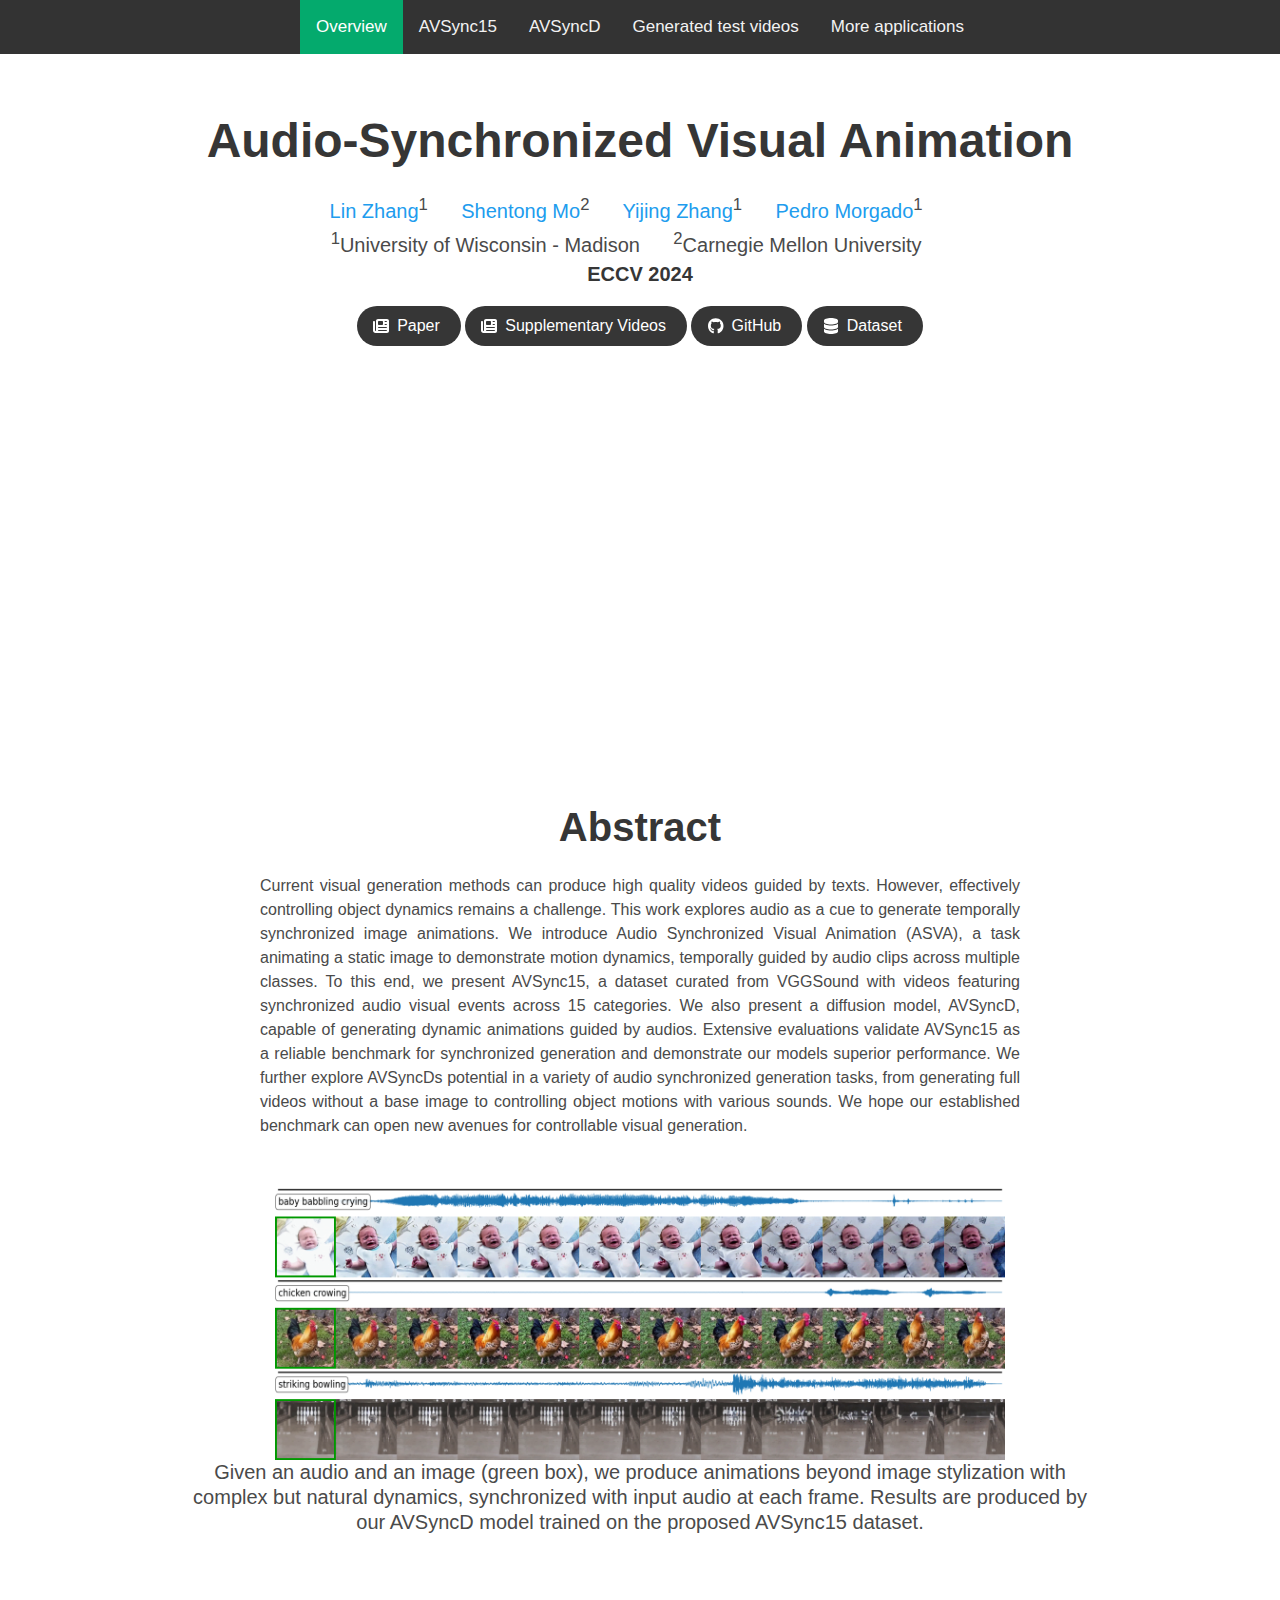
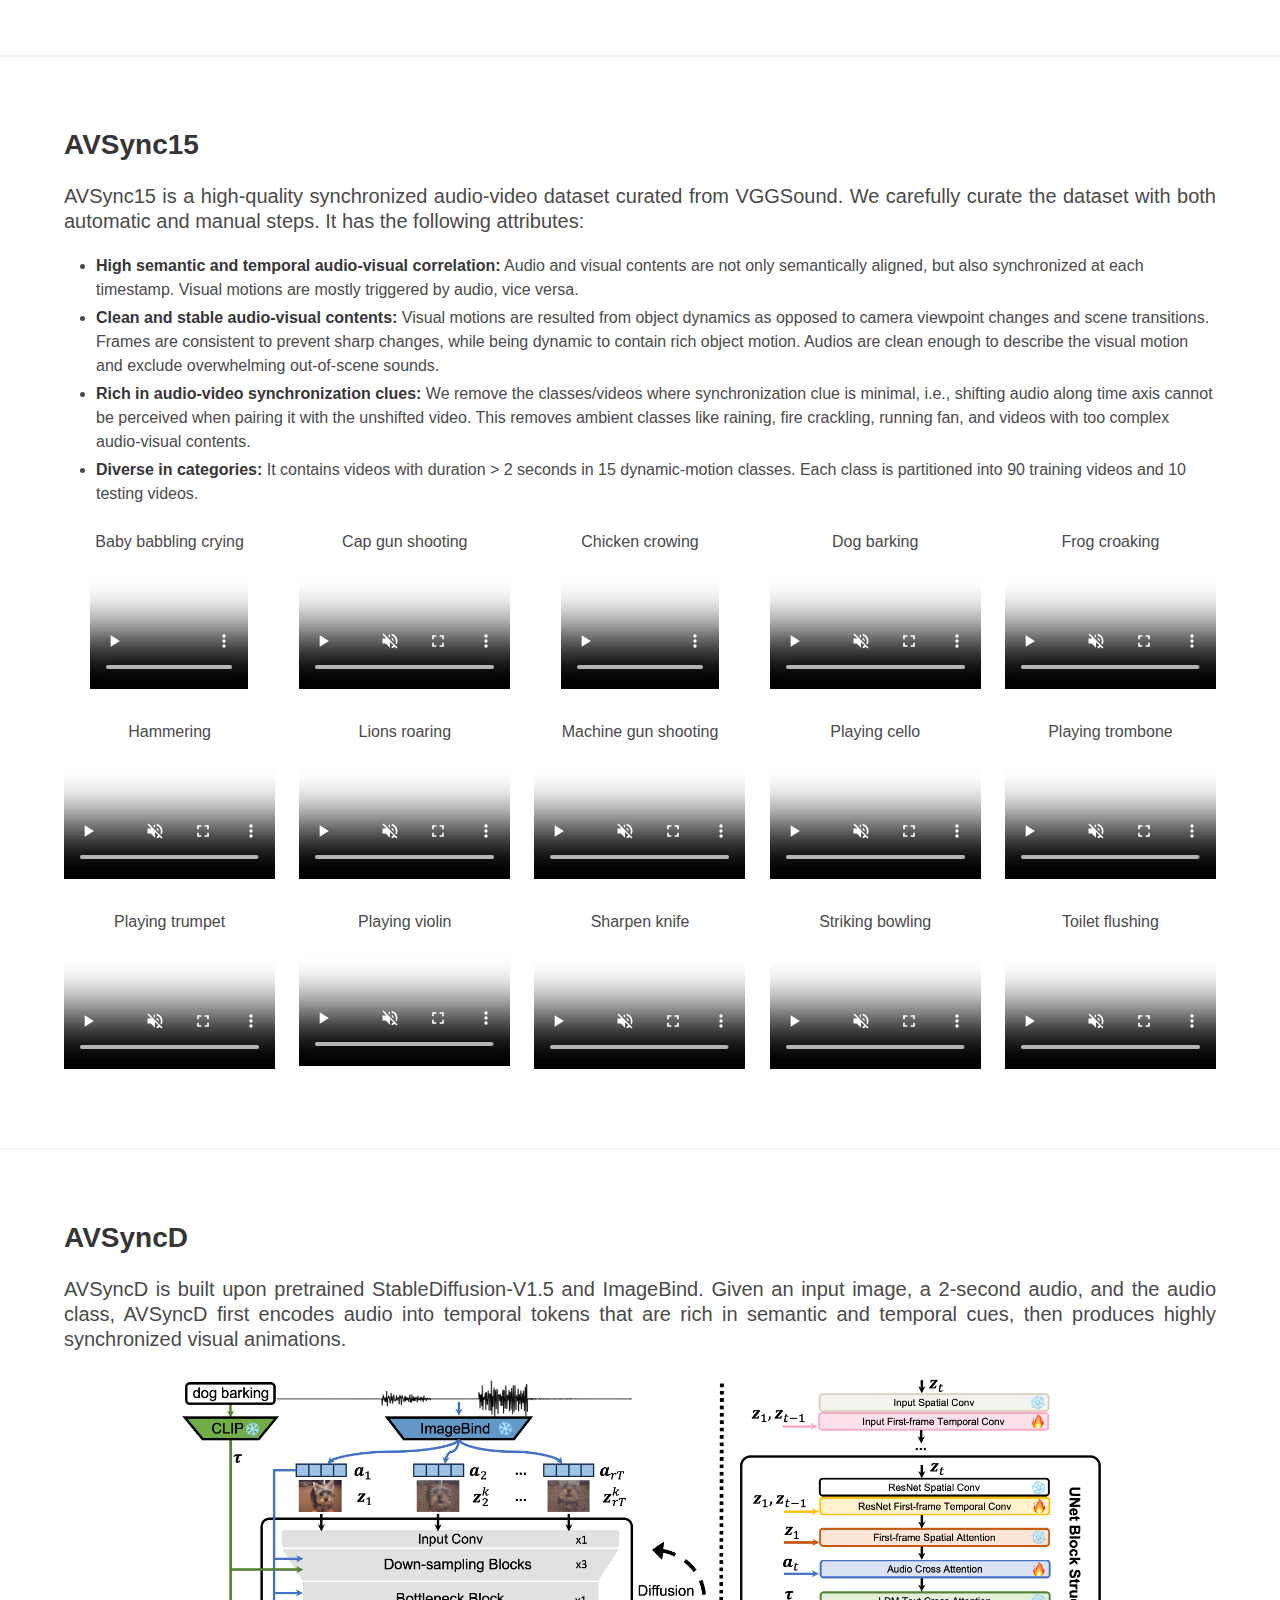
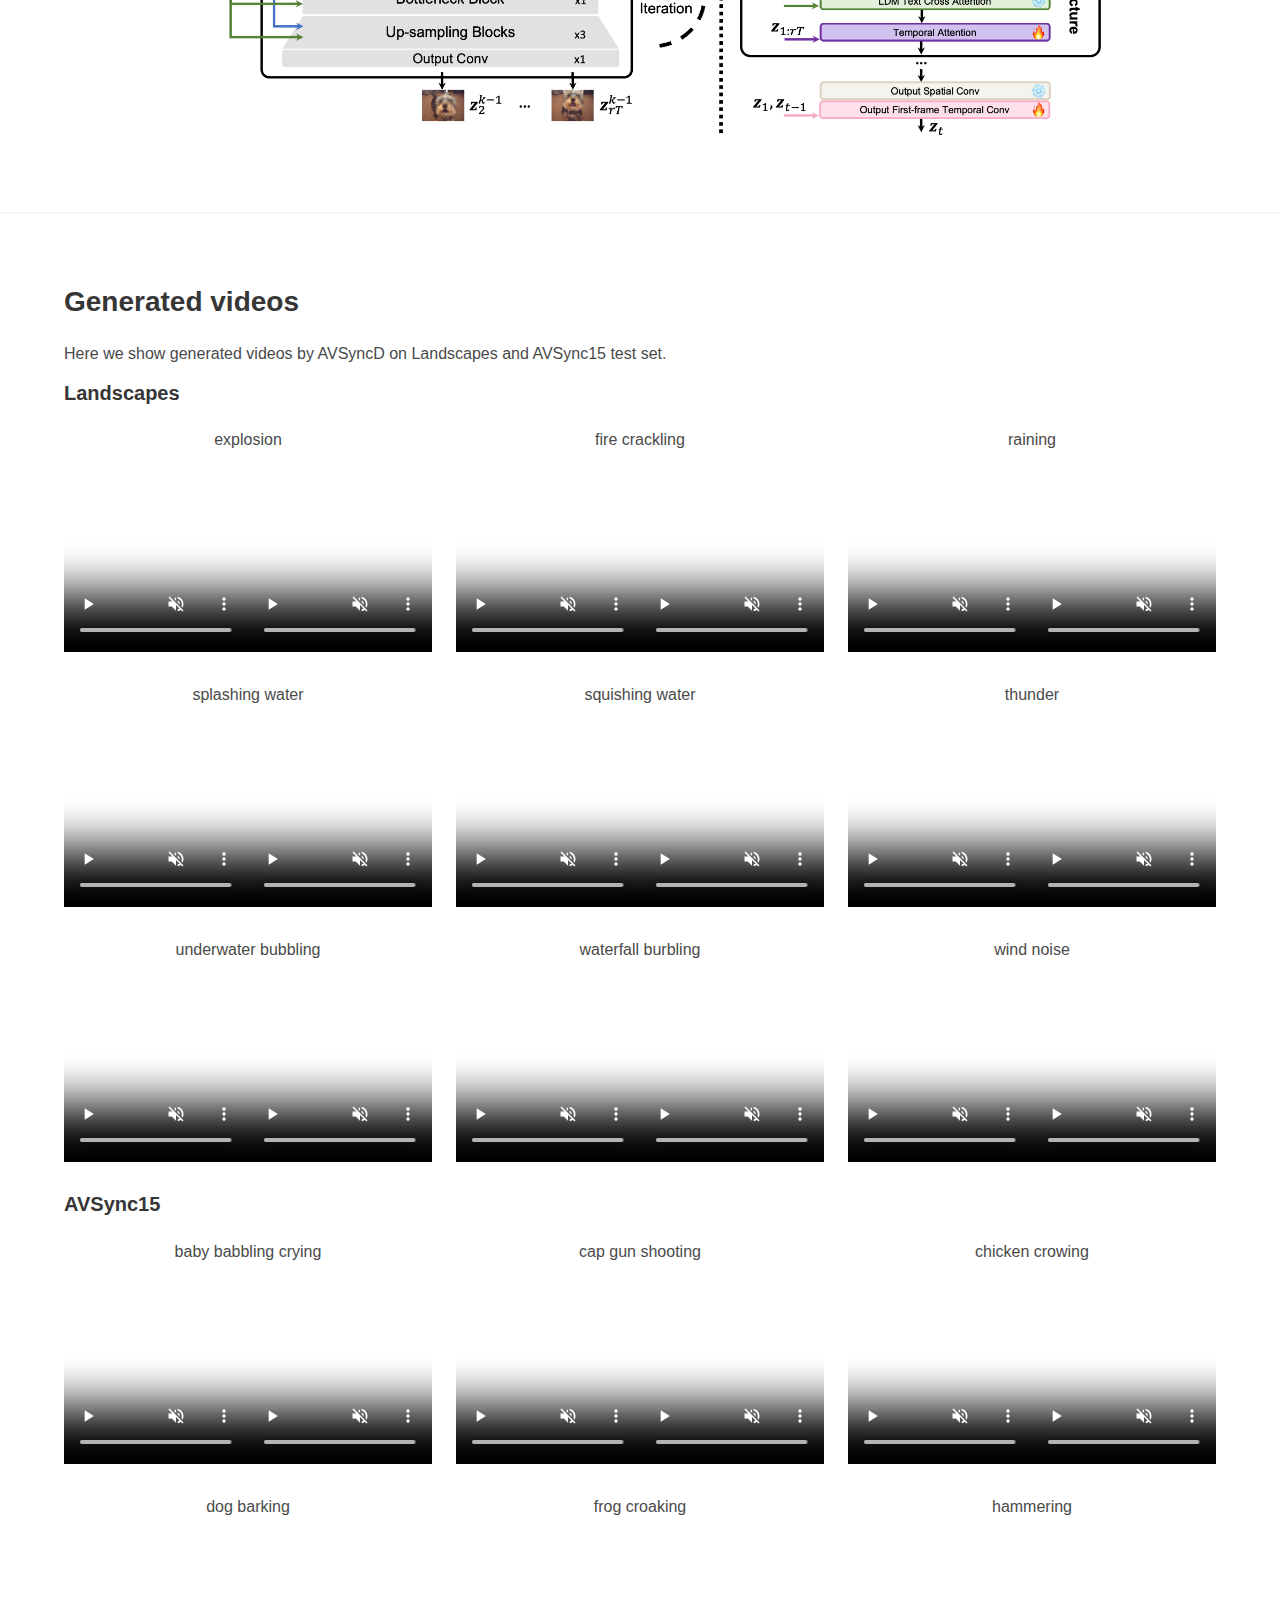
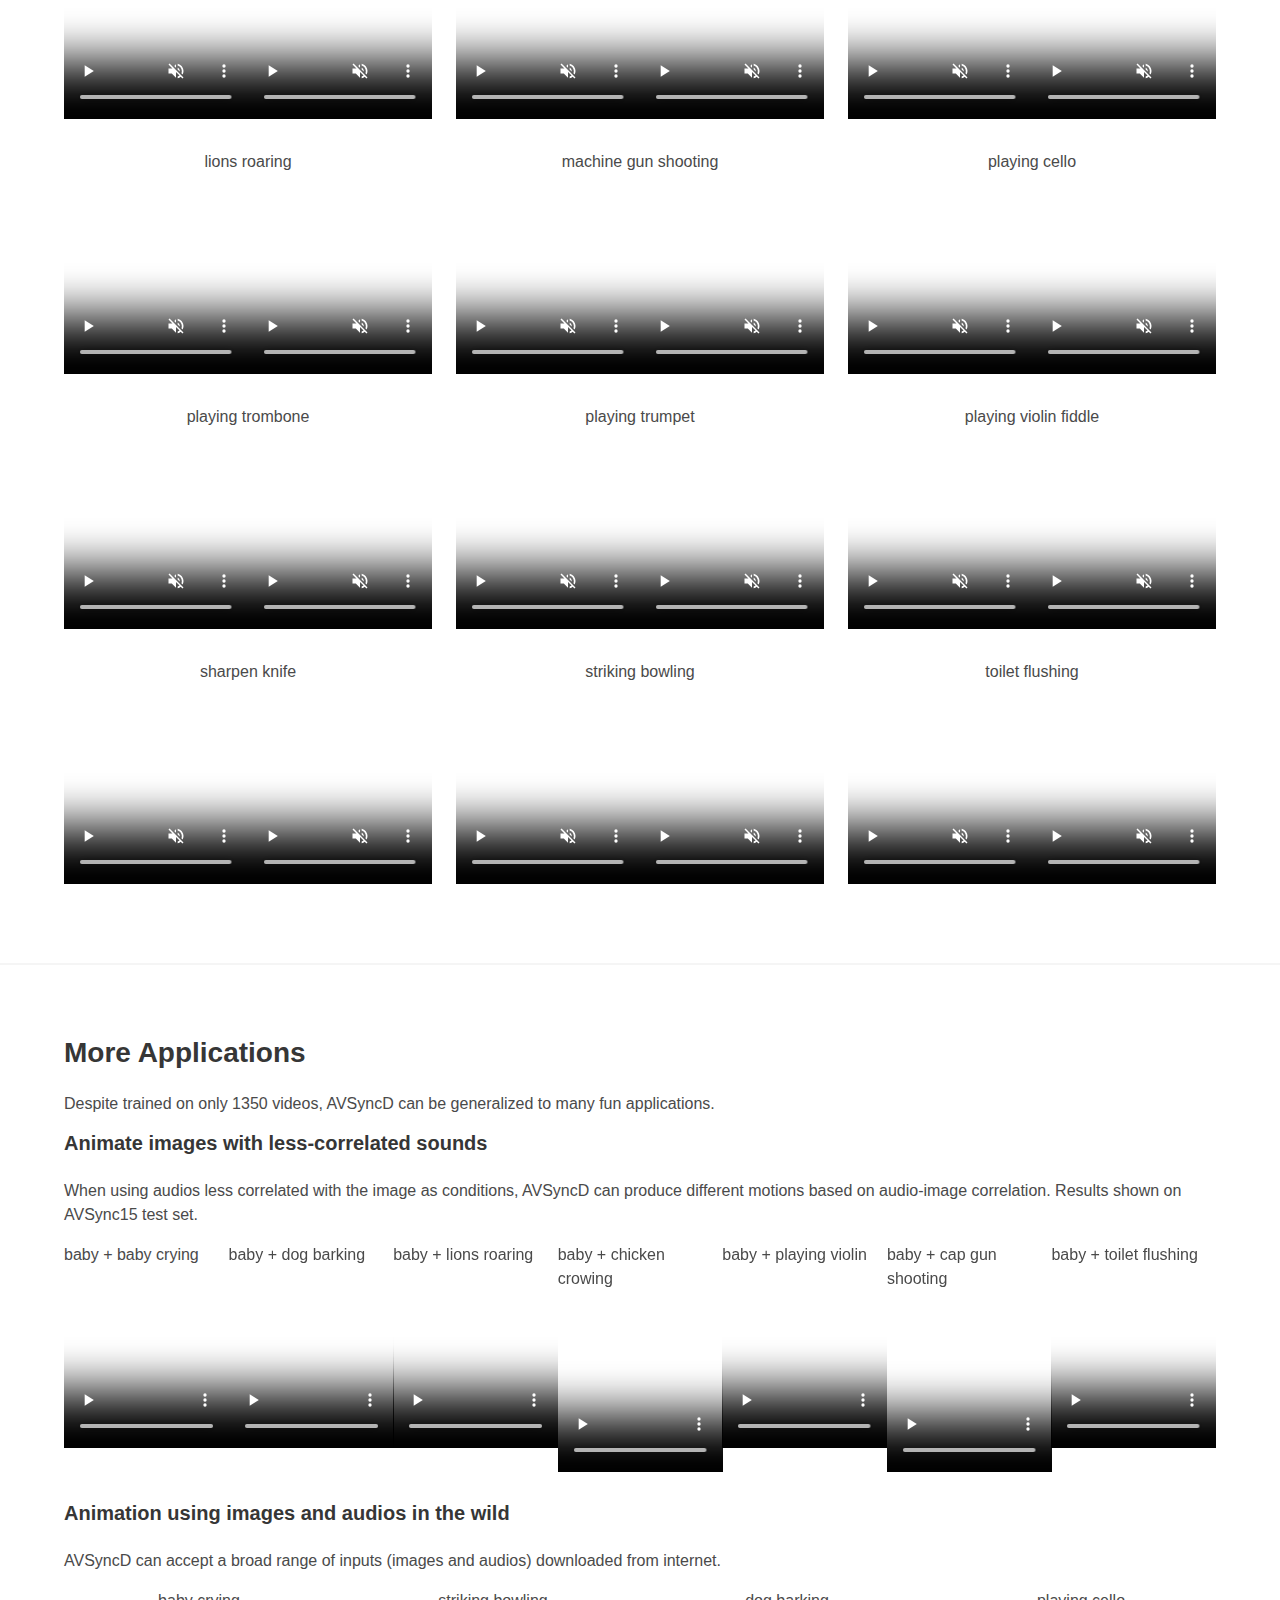
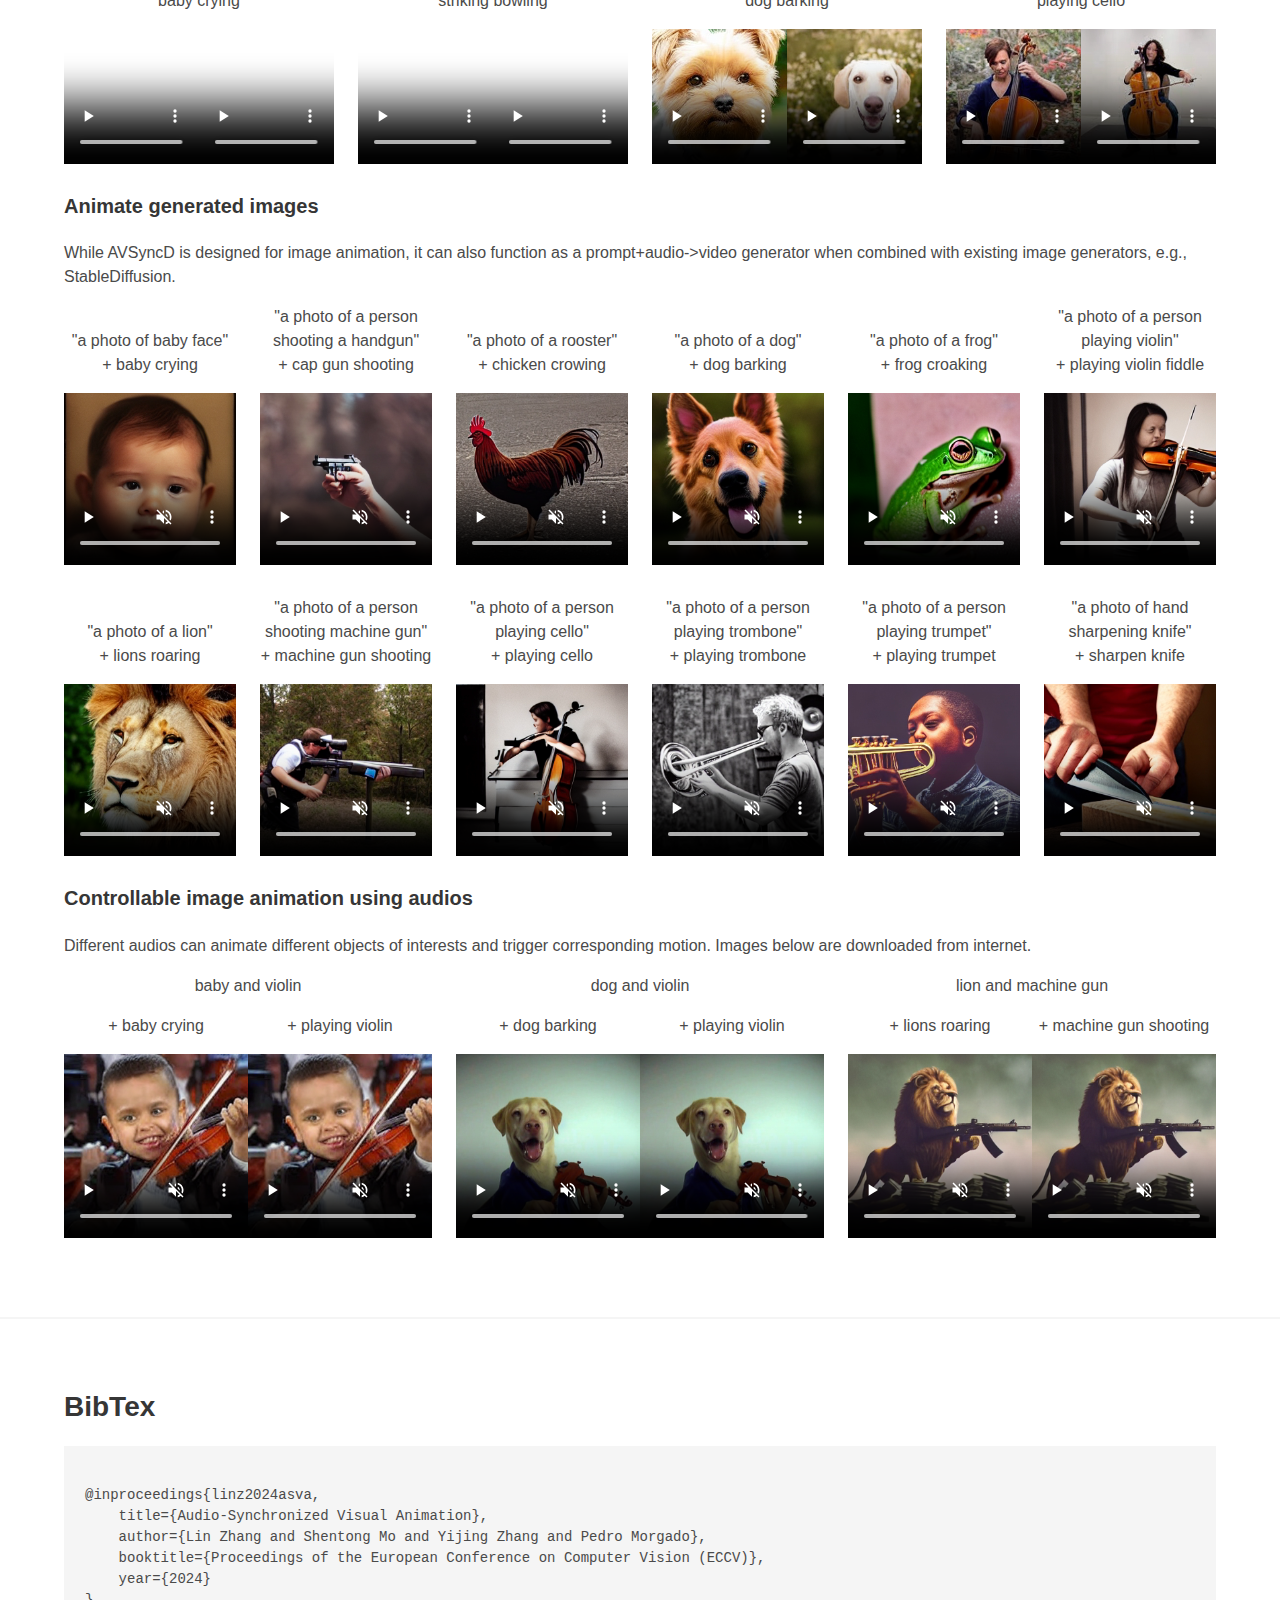
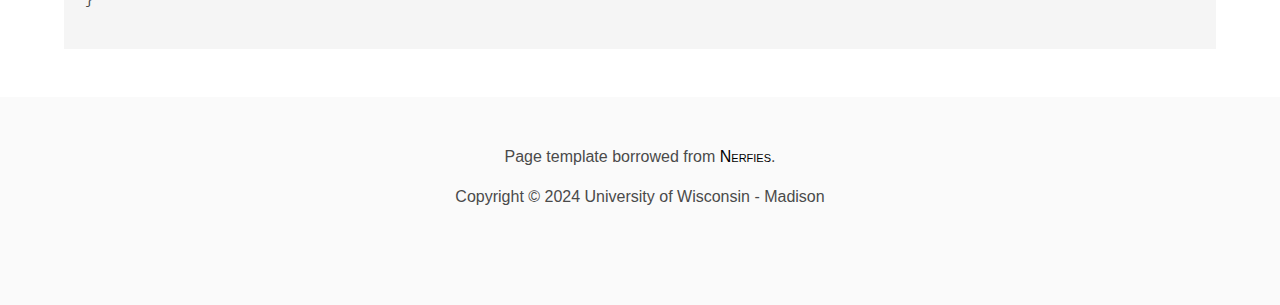
==== commit 10c190e2: "update" ====
--- a/projects/asva/asva.html
+++ b/projects/asva/asva.html
@@ -878,6 +878,20 @@
 									                              d="M96 96c0-35.3 28.7-64 64-64H448c35.3 0 64 28.7 64 64V416c0 35.3-28.7 64-64 64H80c-44.2 0-80-35.8-80-80V128c0-17.7 14.3-32 32-32s32 14.3 32 32V400c0 8.8 7.2 16 16 16s16-7.2 16-16V96zm64 24v80c0 13.3 10.7 24 24 24H296c13.3 0 24-10.7 24-24V120c0-13.3-10.7-24-24-24H184c-13.3 0-24 10.7-24 24zm208-8c0 8.8 7.2 16 16 16h48c8.8 0 16-7.2 16-16s-7.2-16-16-16H384c-8.8 0-16 7.2-16 16zm0 96c0 8.8 7.2 16 16 16h48c8.8 0 16-7.2 16-16s-7.2-16-16-16H384c-8.8 0-16 7.2-16 16zM160 304c0 8.8 7.2 16 16 16H432c8.8 0 16-7.2 16-16s-7.2-16-16-16H176c-8.8 0-16 7.2-16 16zm0 96c0 8.8 7.2 16 16 16H432c8.8 0 16-7.2 16-16s-7.2-16-16-16H176c-8.8 0-16 7.2-16 16z"></path></svg>
 								  </span>
 								  <span>Paper</span>
+								</a>
+						    </span>
+
+							<!-- suppl Link. -->
+							<span class="link-block">
+								<a href="https://drive.google.com/drive/folders/1XLQVqadfCaVVJZGi4207Qj8q2lXXEj3C?usp=sharing" class="external-link button is-normal is-rounded is-dark"
+								   target="_blank">
+								  <span class="icon">
+									  <svg class="svg-inline--fa fa-newspaper" aria-hidden="true" focusable="false" data-prefix="fas"
+									       data-icon="newspaper" role="img" xmlns="http://www.w3.org/2000/svg" viewBox="0 0 512 512"
+									       data-fa-i2svg=""><path fill="currentColor"
+									                              d="M96 96c0-35.3 28.7-64 64-64H448c35.3 0 64 28.7 64 64V416c0 35.3-28.7 64-64 64H80c-44.2 0-80-35.8-80-80V128c0-17.7 14.3-32 32-32s32 14.3 32 32V400c0 8.8 7.2 16 16 16s16-7.2 16-16V96zm64 24v80c0 13.3 10.7 24 24 24H296c13.3 0 24-10.7 24-24V120c0-13.3-10.7-24-24-24H184c-13.3 0-24 10.7-24 24zm208-8c0 8.8 7.2 16 16 16h48c8.8 0 16-7.2 16-16s-7.2-16-16-16H384c-8.8 0-16 7.2-16 16zm0 96c0 8.8 7.2 16 16 16h48c8.8 0 16-7.2 16-16s-7.2-16-16-16H384c-8.8 0-16 7.2-16 16zM160 304c0 8.8 7.2 16 16 16H432c8.8 0 16-7.2 16-16s-7.2-16-16-16H176c-8.8 0-16 7.2-16 16zm0 96c0 8.8 7.2 16 16 16H432c8.8 0 16-7.2 16-16s-7.2-16-16-16H176c-8.8 0-16 7.2-16 16z"></path></svg>
+								  </span>
+								  <span>Supplementary Videos</span>
 								</a>
 						    </span>
 
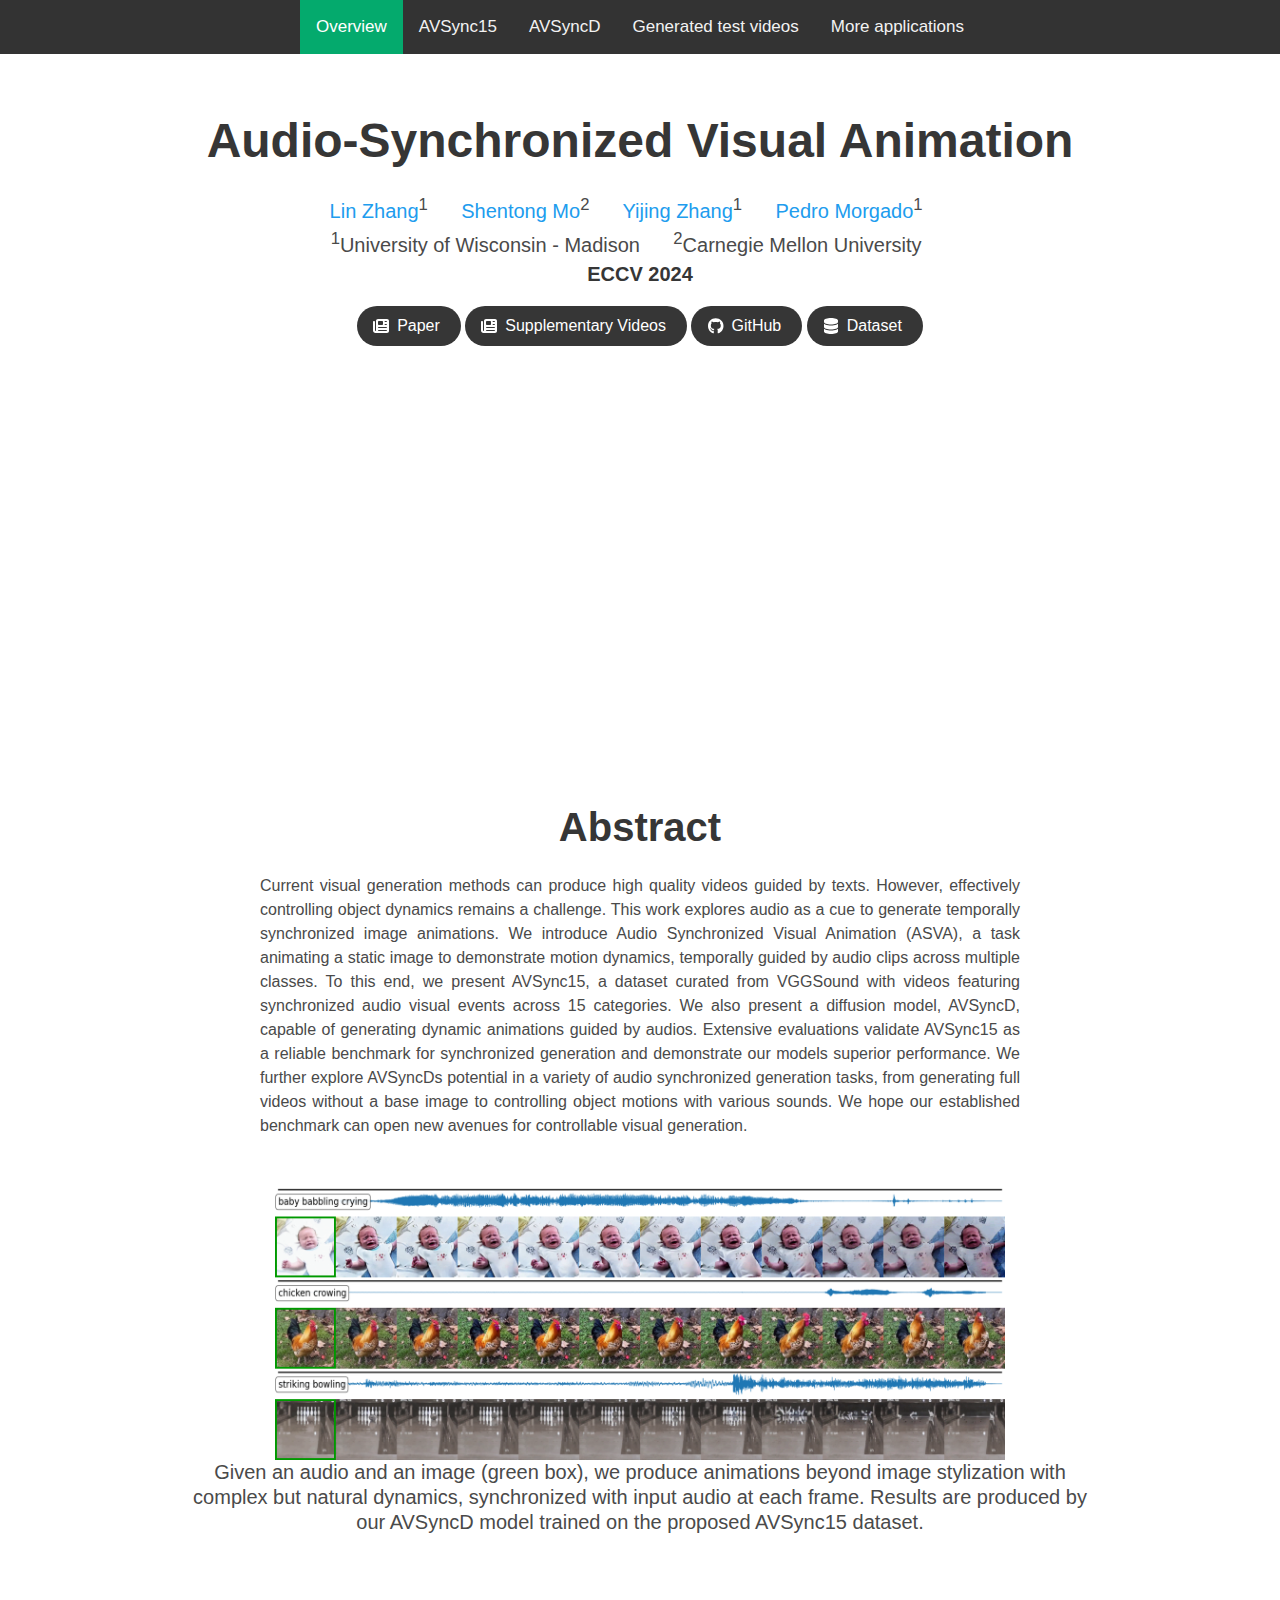
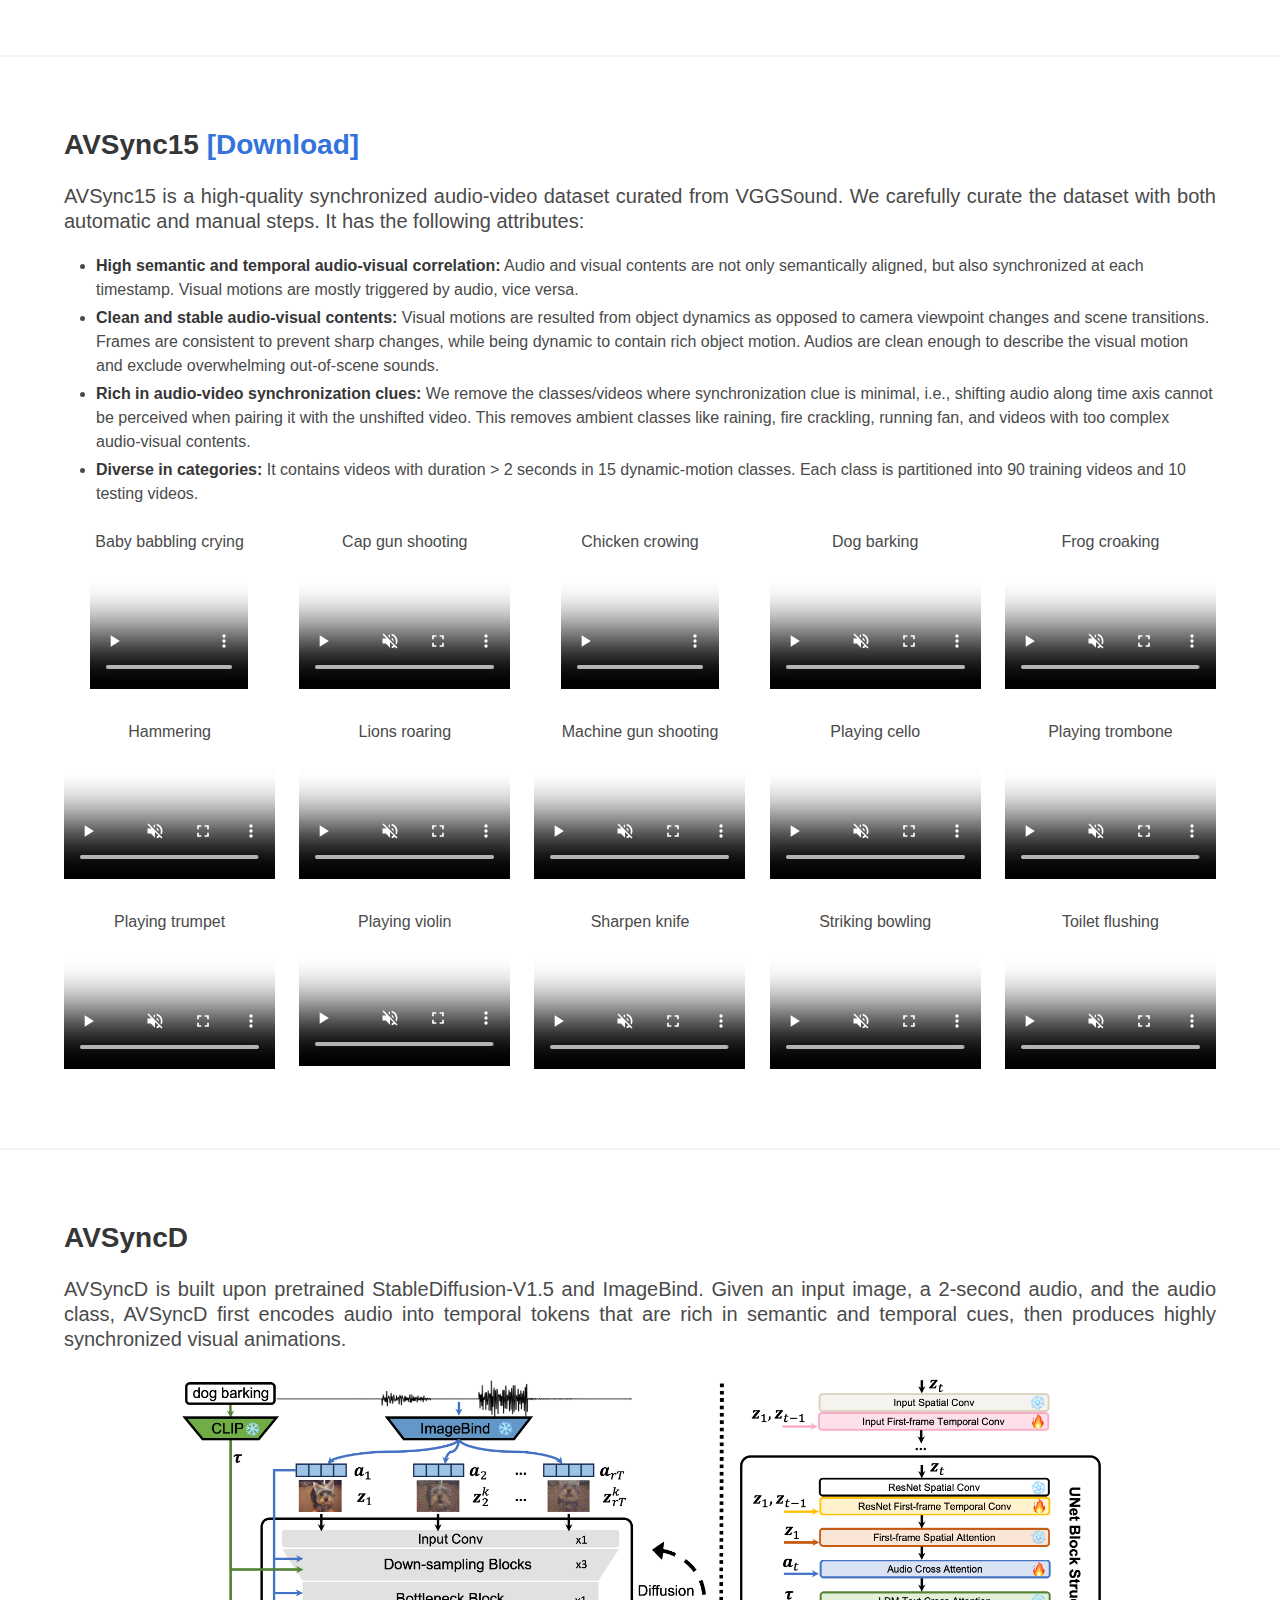
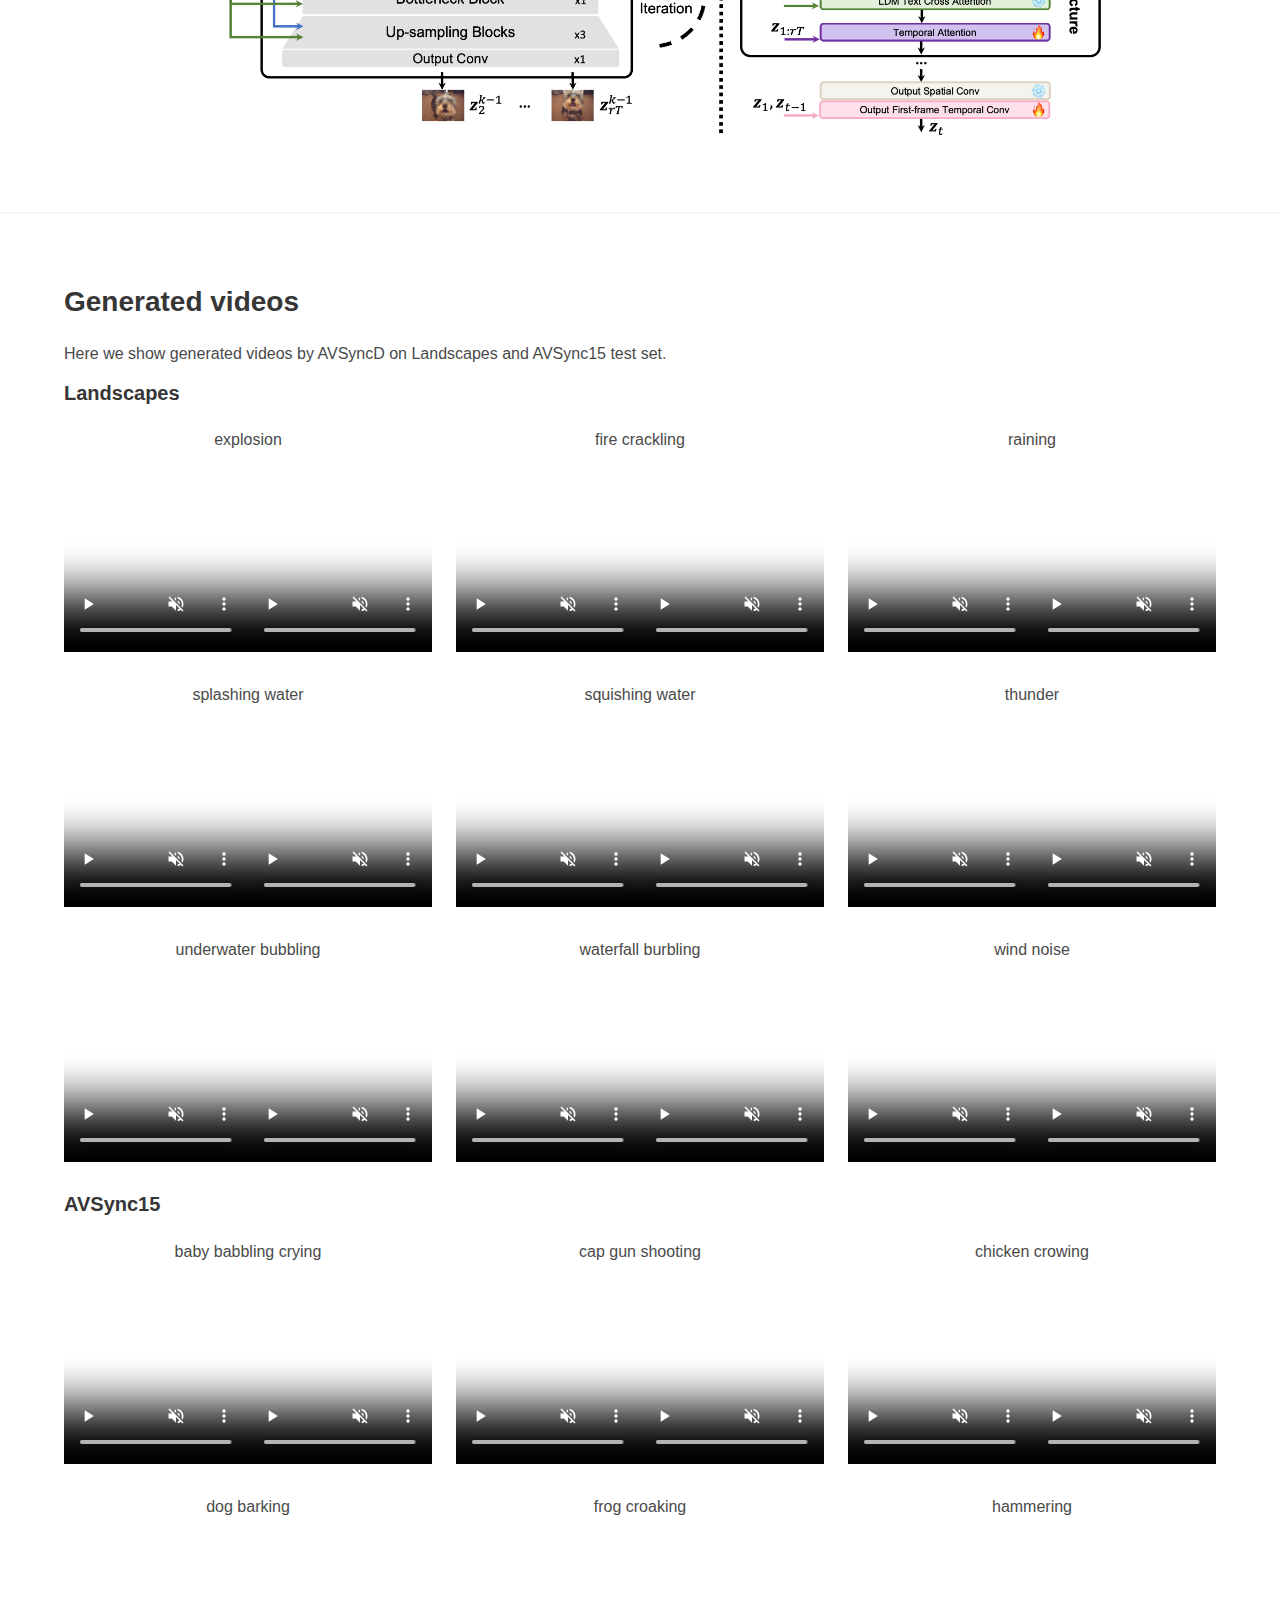
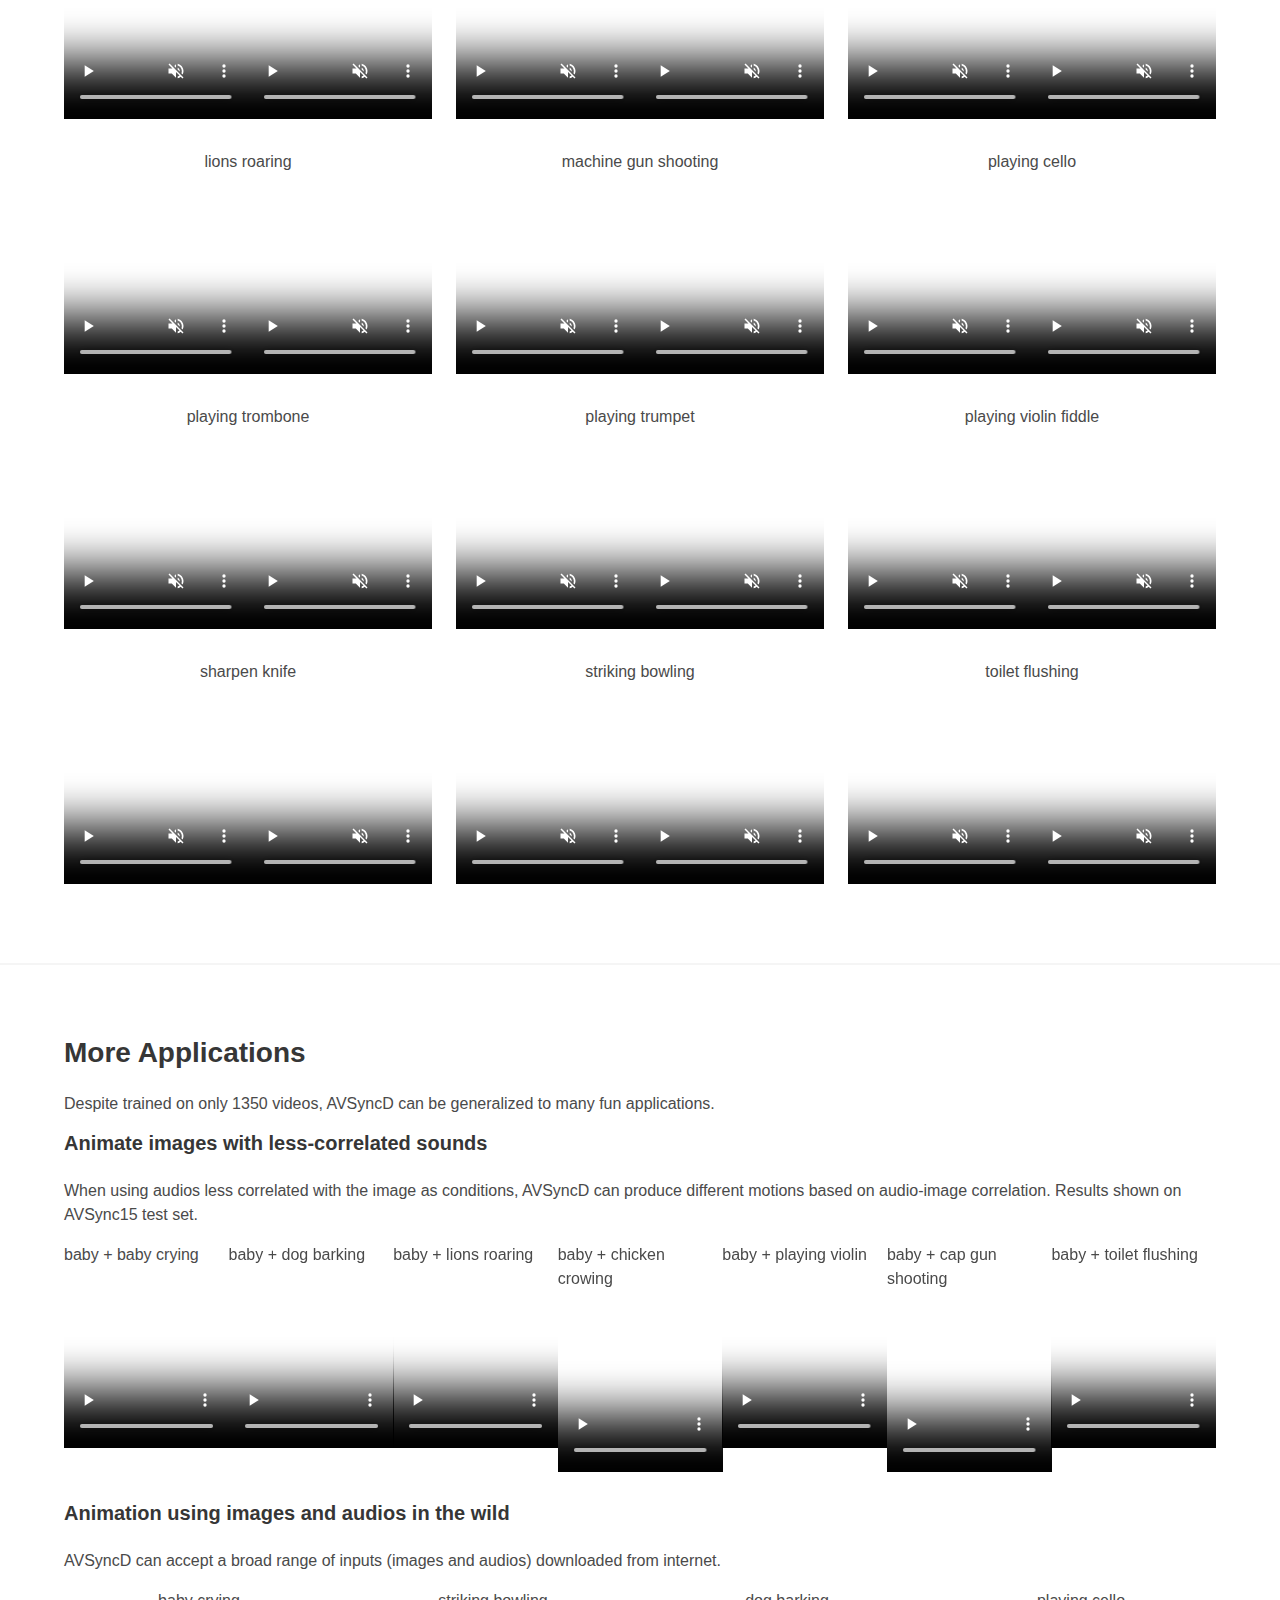
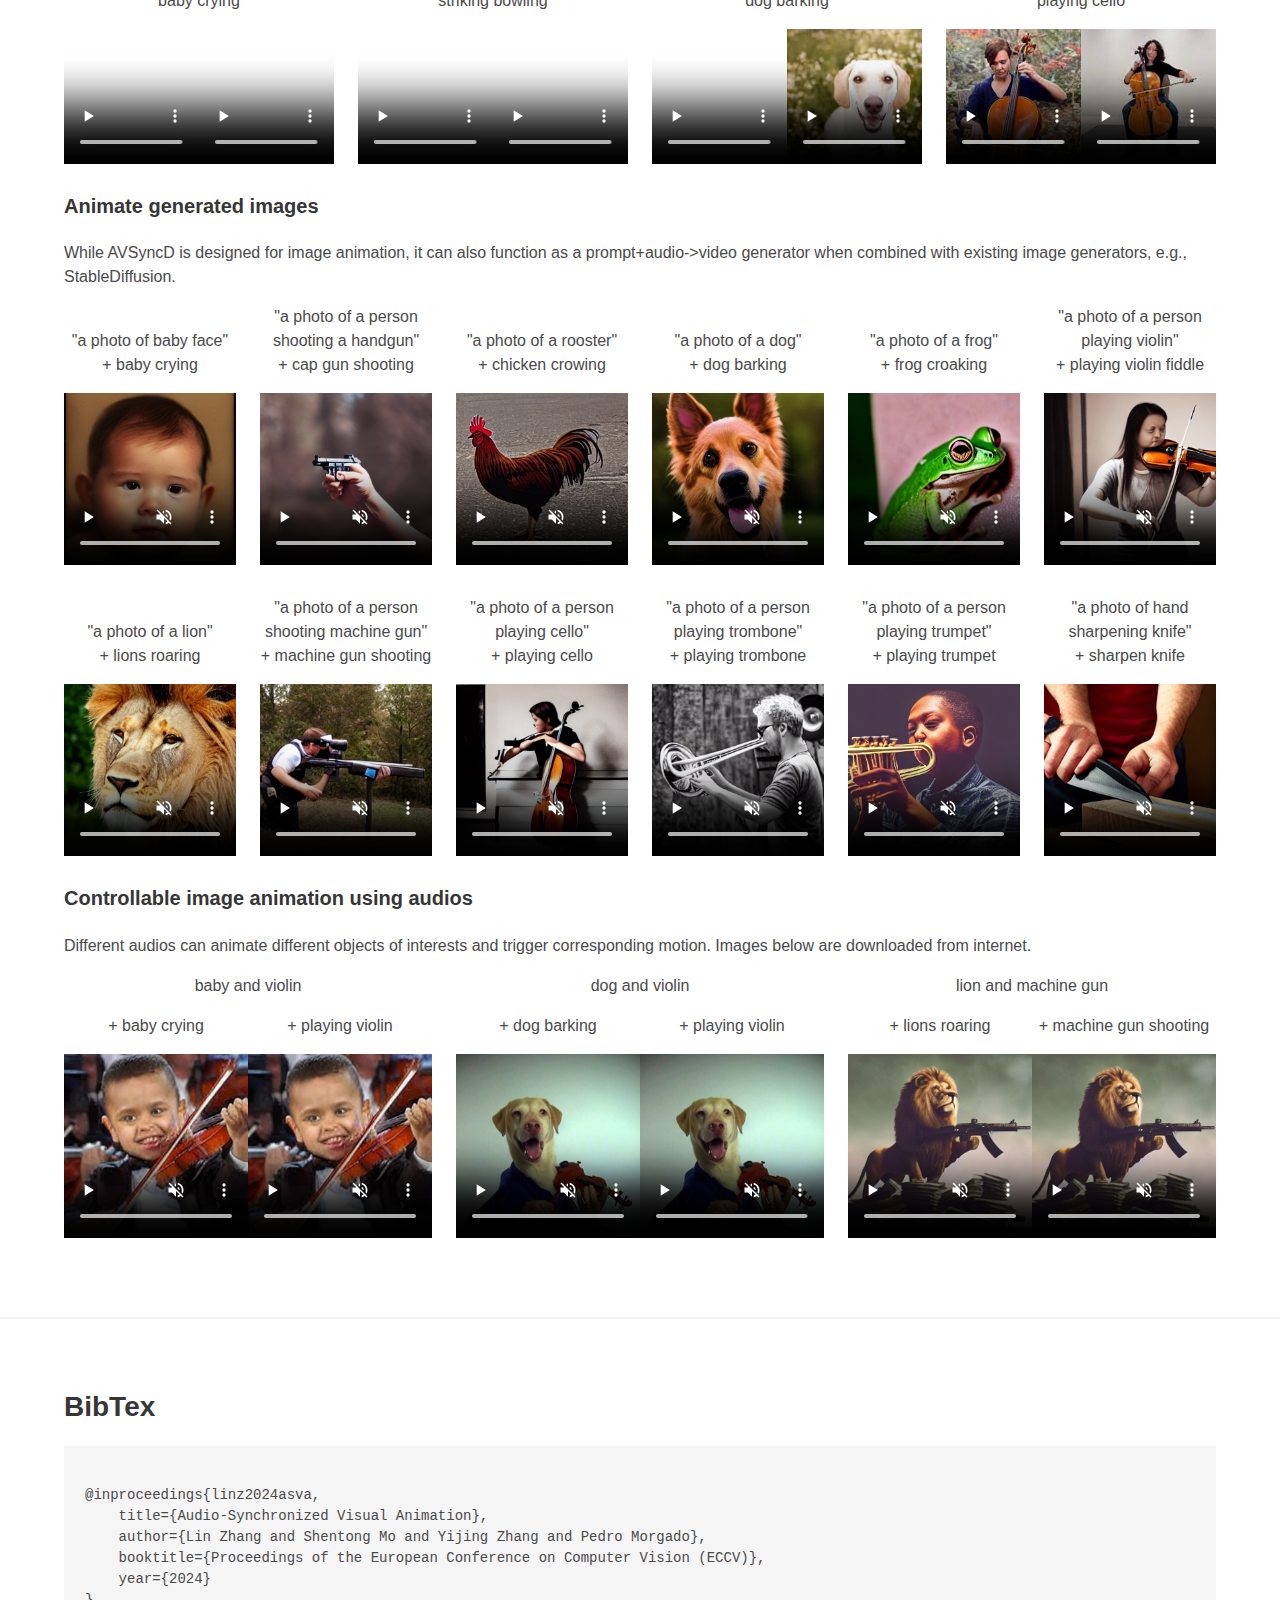
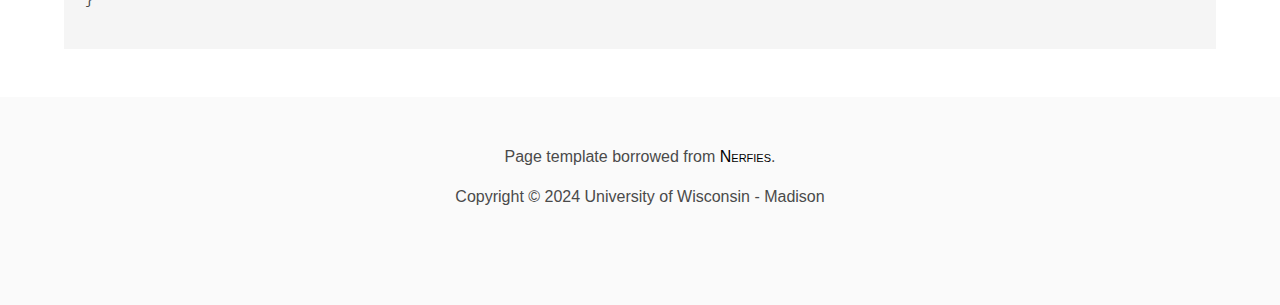
==== commit 18e0468f: "update" ====
--- a/projects/asva/asva.html
+++ b/projects/asva/asva.html
@@ -990,7 +990,10 @@
 <!-- AVSync15 -->
 <section class="section" id="AVSync15">
 	<div class="container content">
-		<h2 class="title">AVSync15</h2>
+		<h2 class="title">
+			AVSync15
+			<a href="https://drive.google.com/drive/folders/1onvx5y6QOceDrHZy8-ajFJ4RUuGWwT5V"> [Download]</a>
+		</h2>
 		<div class="content">
 			<!--        <center><img style="width: 100%;" src="./webpage_files/Perf-Office31-OfficeHome.png"></center>-->
 			<p class="subtitle has-text-justified">
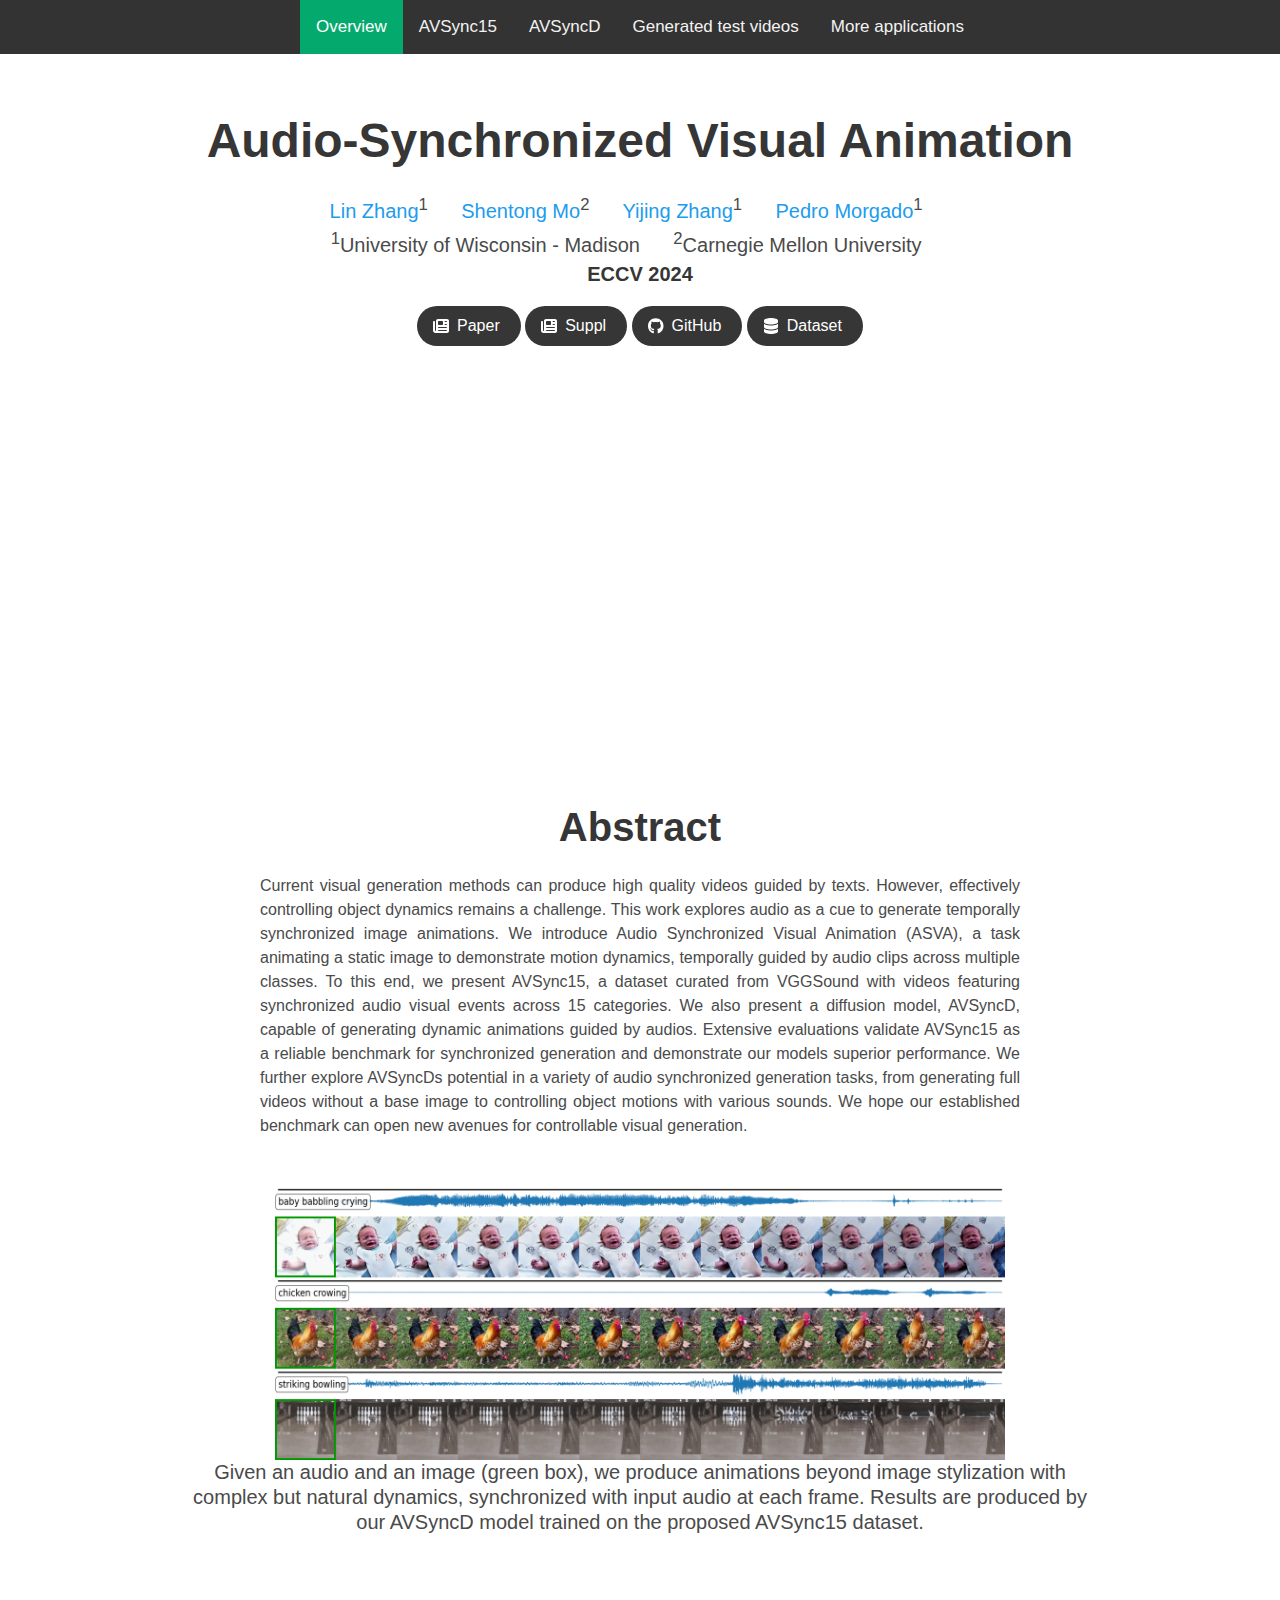
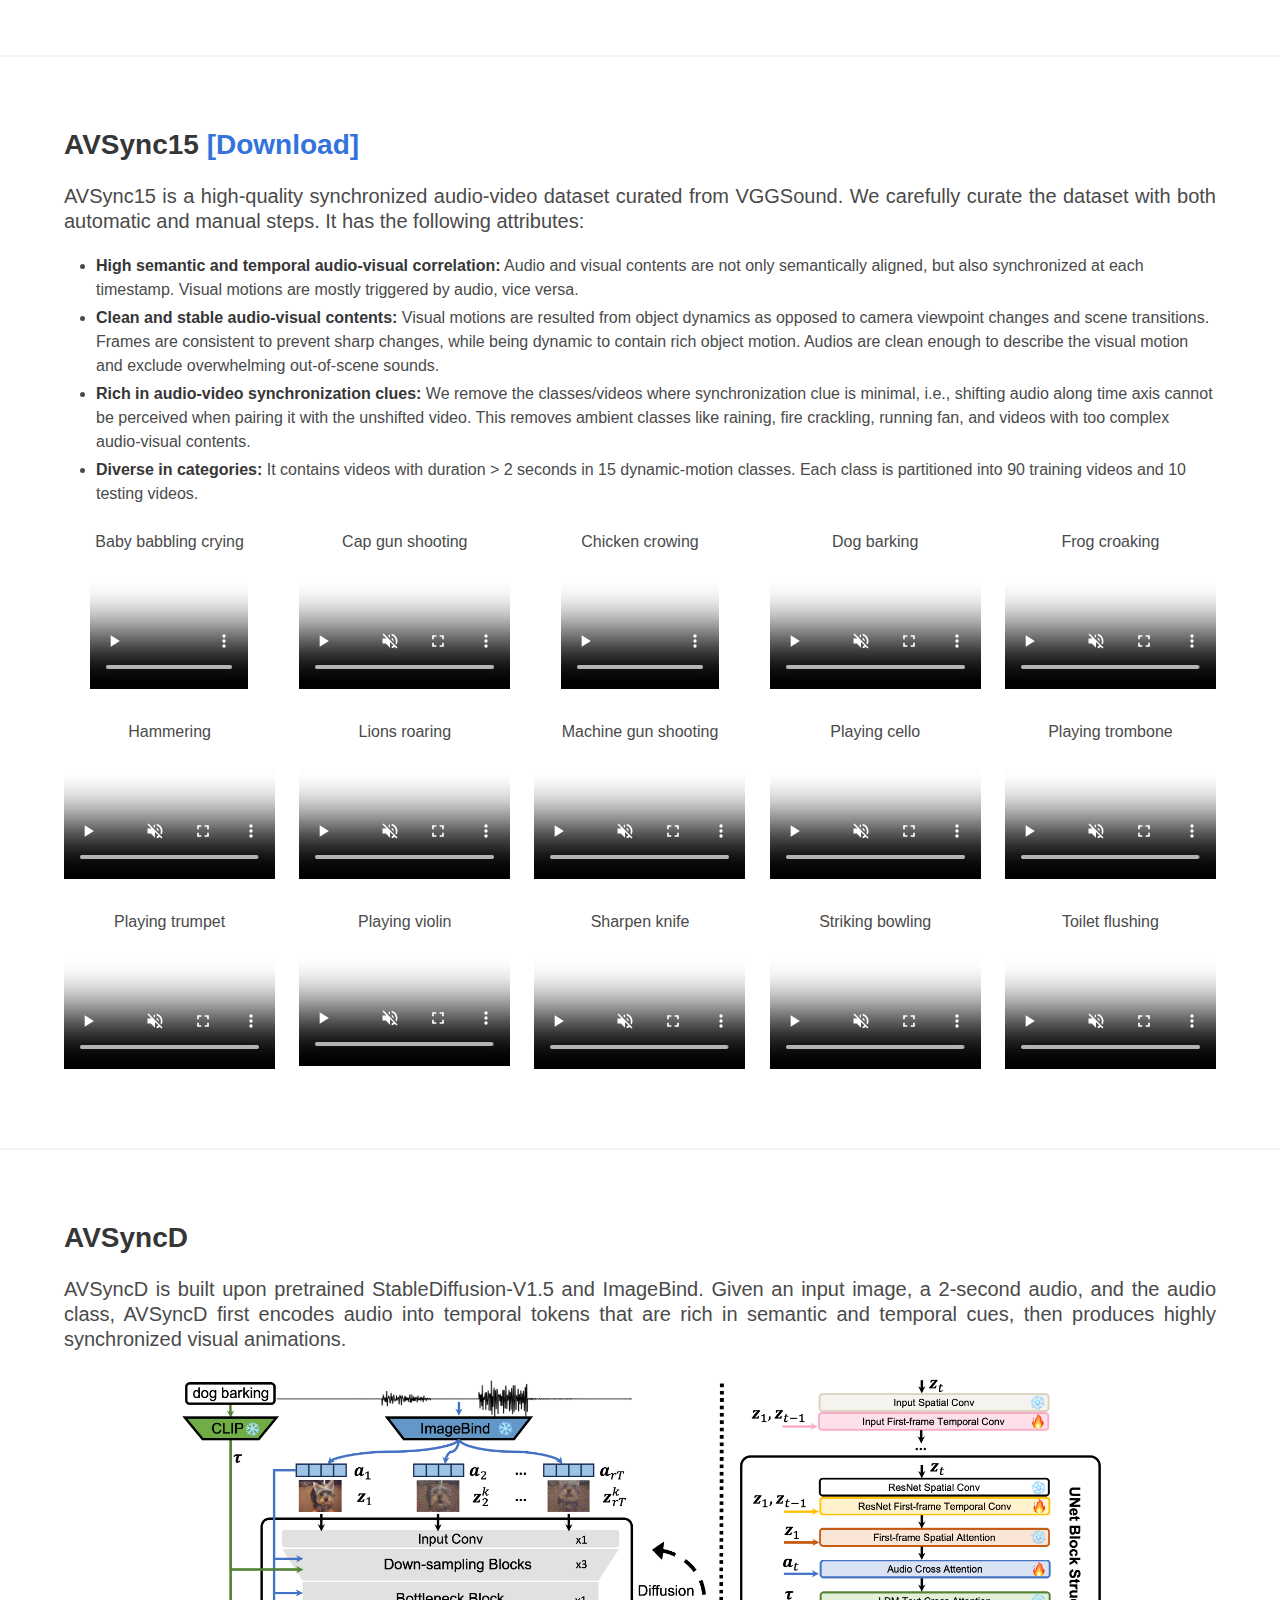
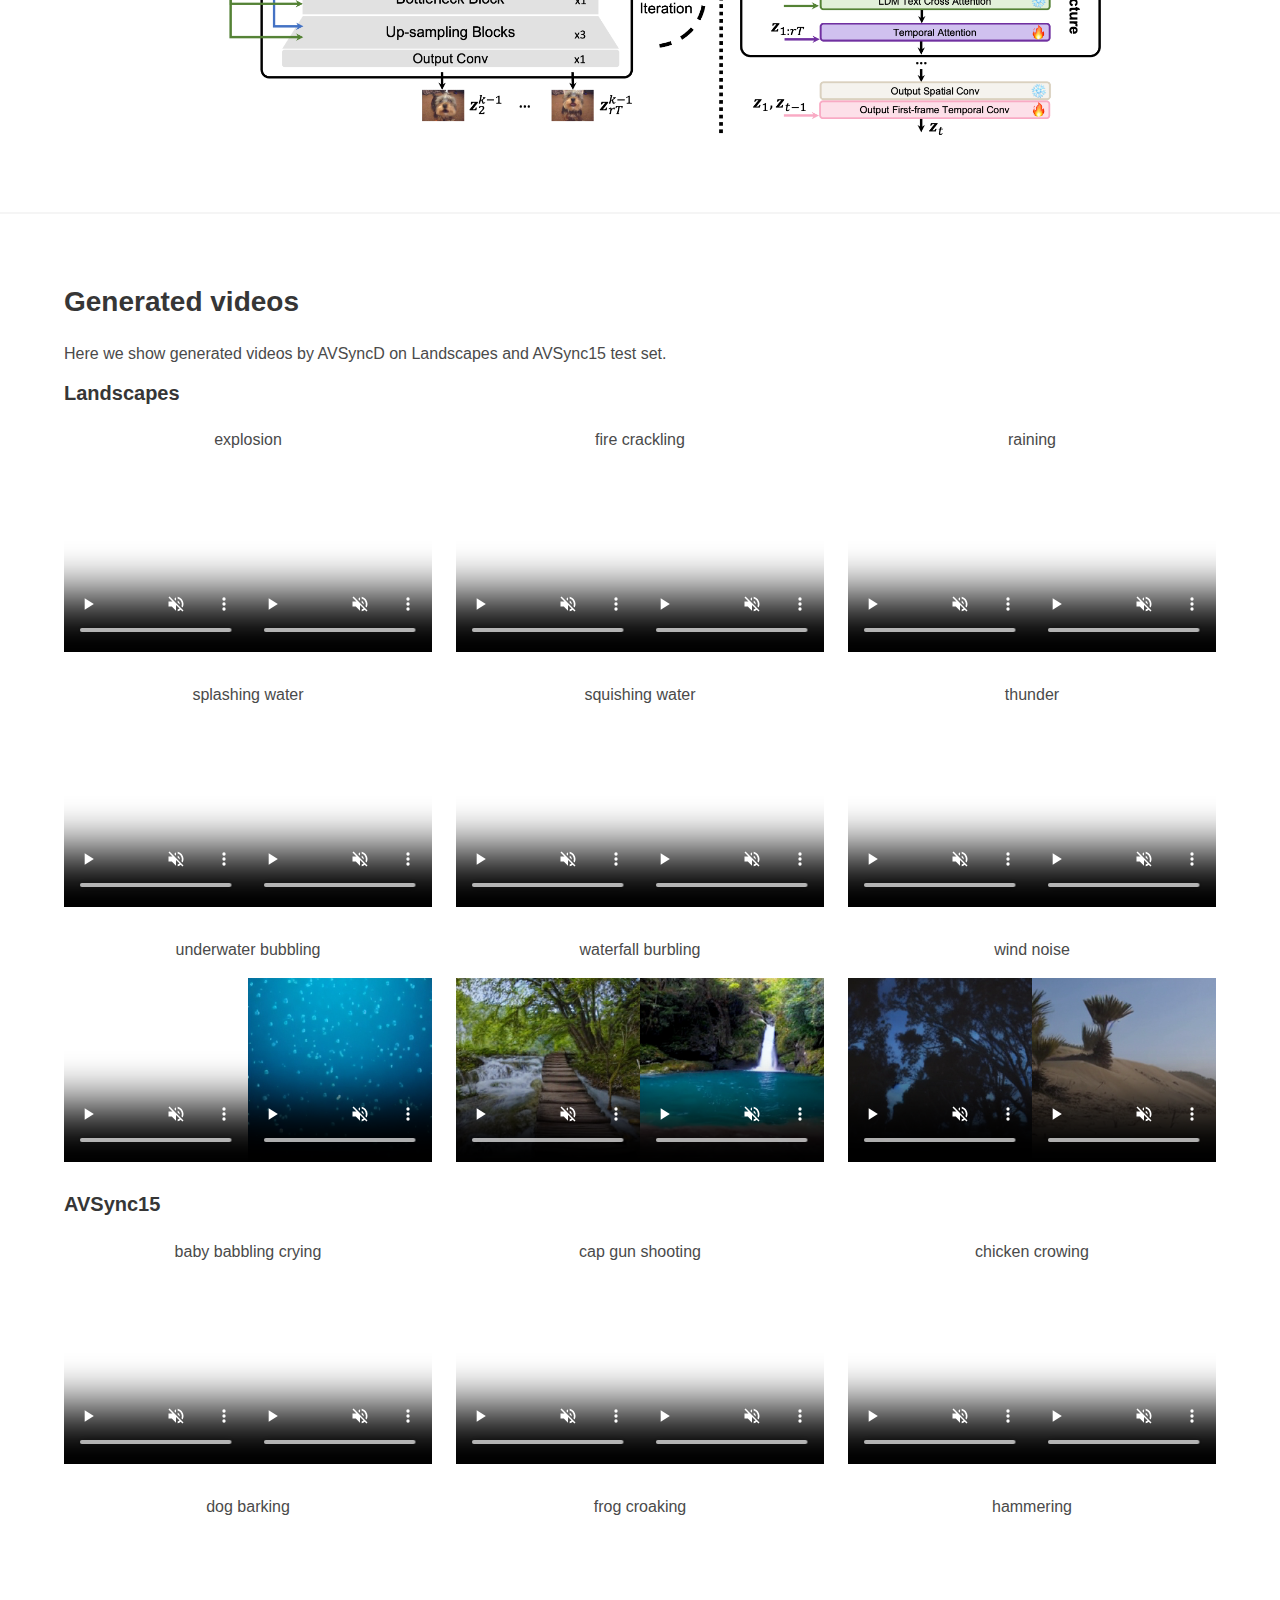
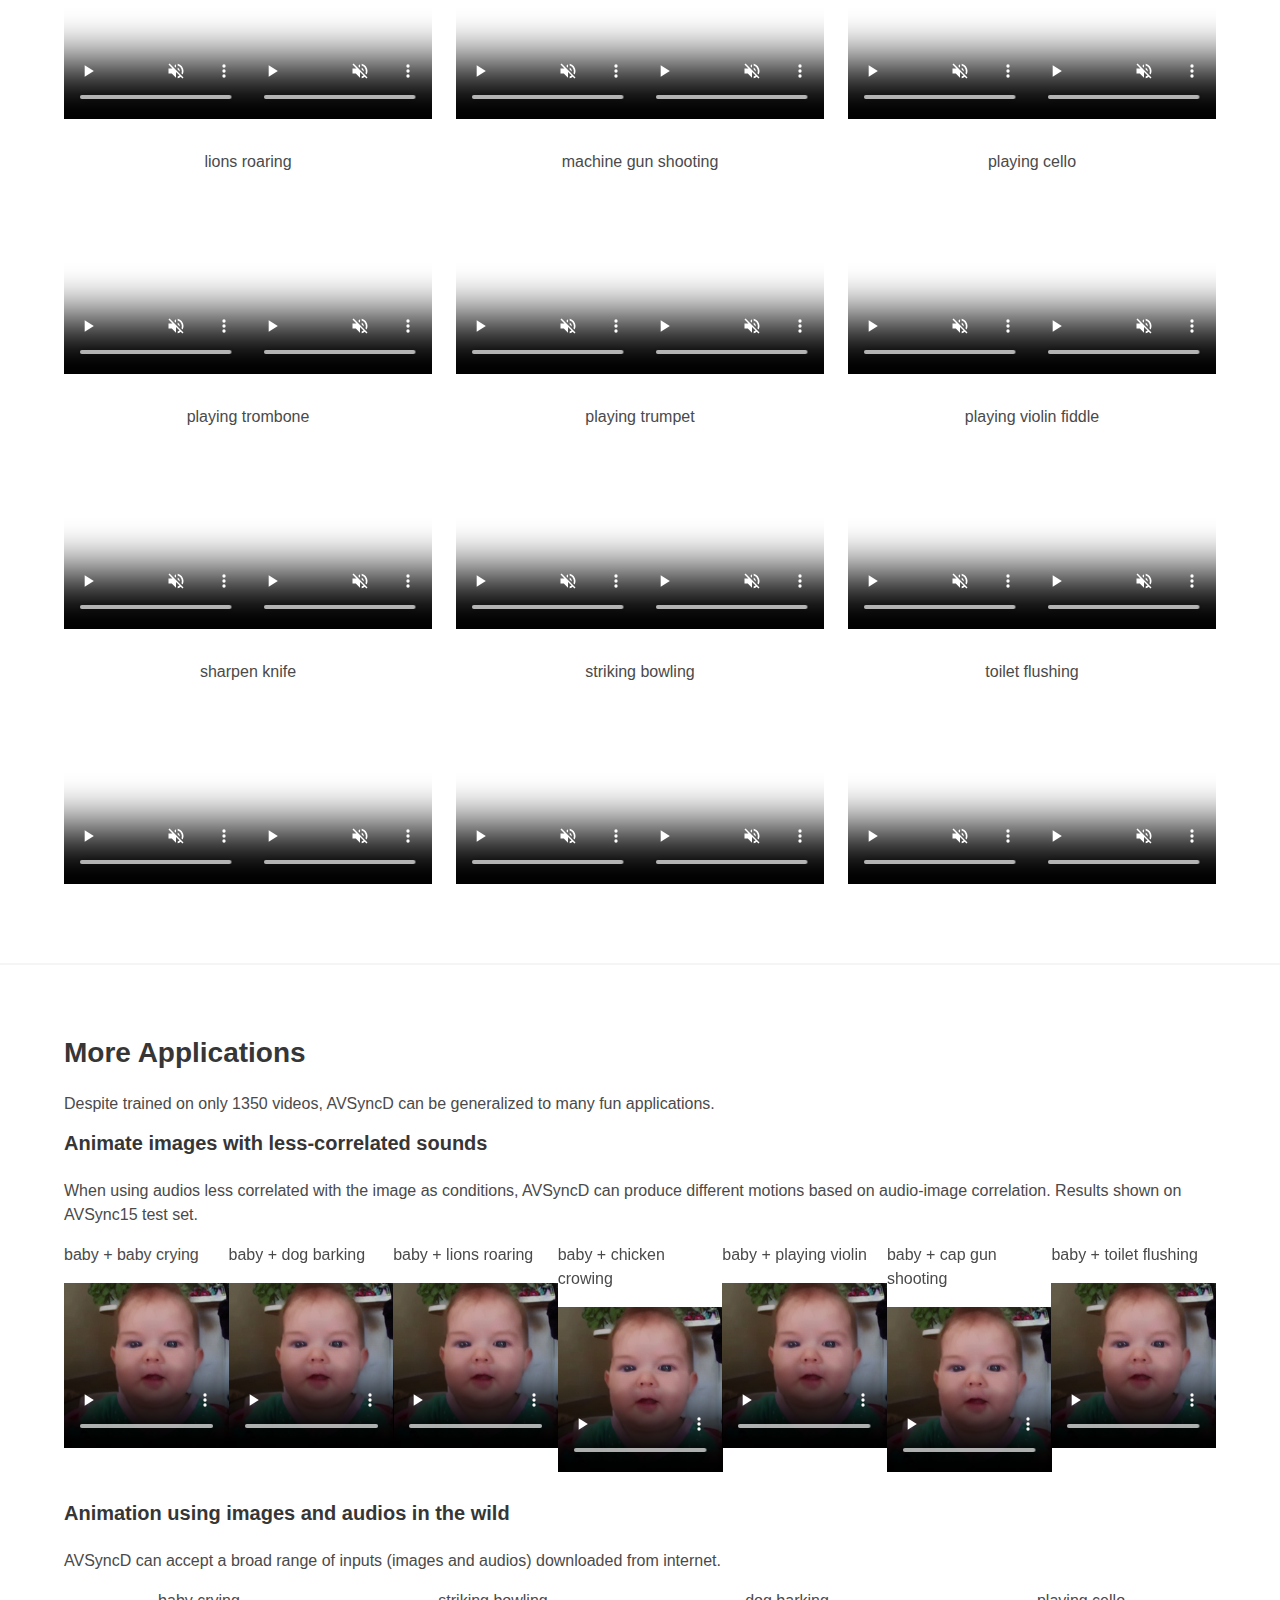
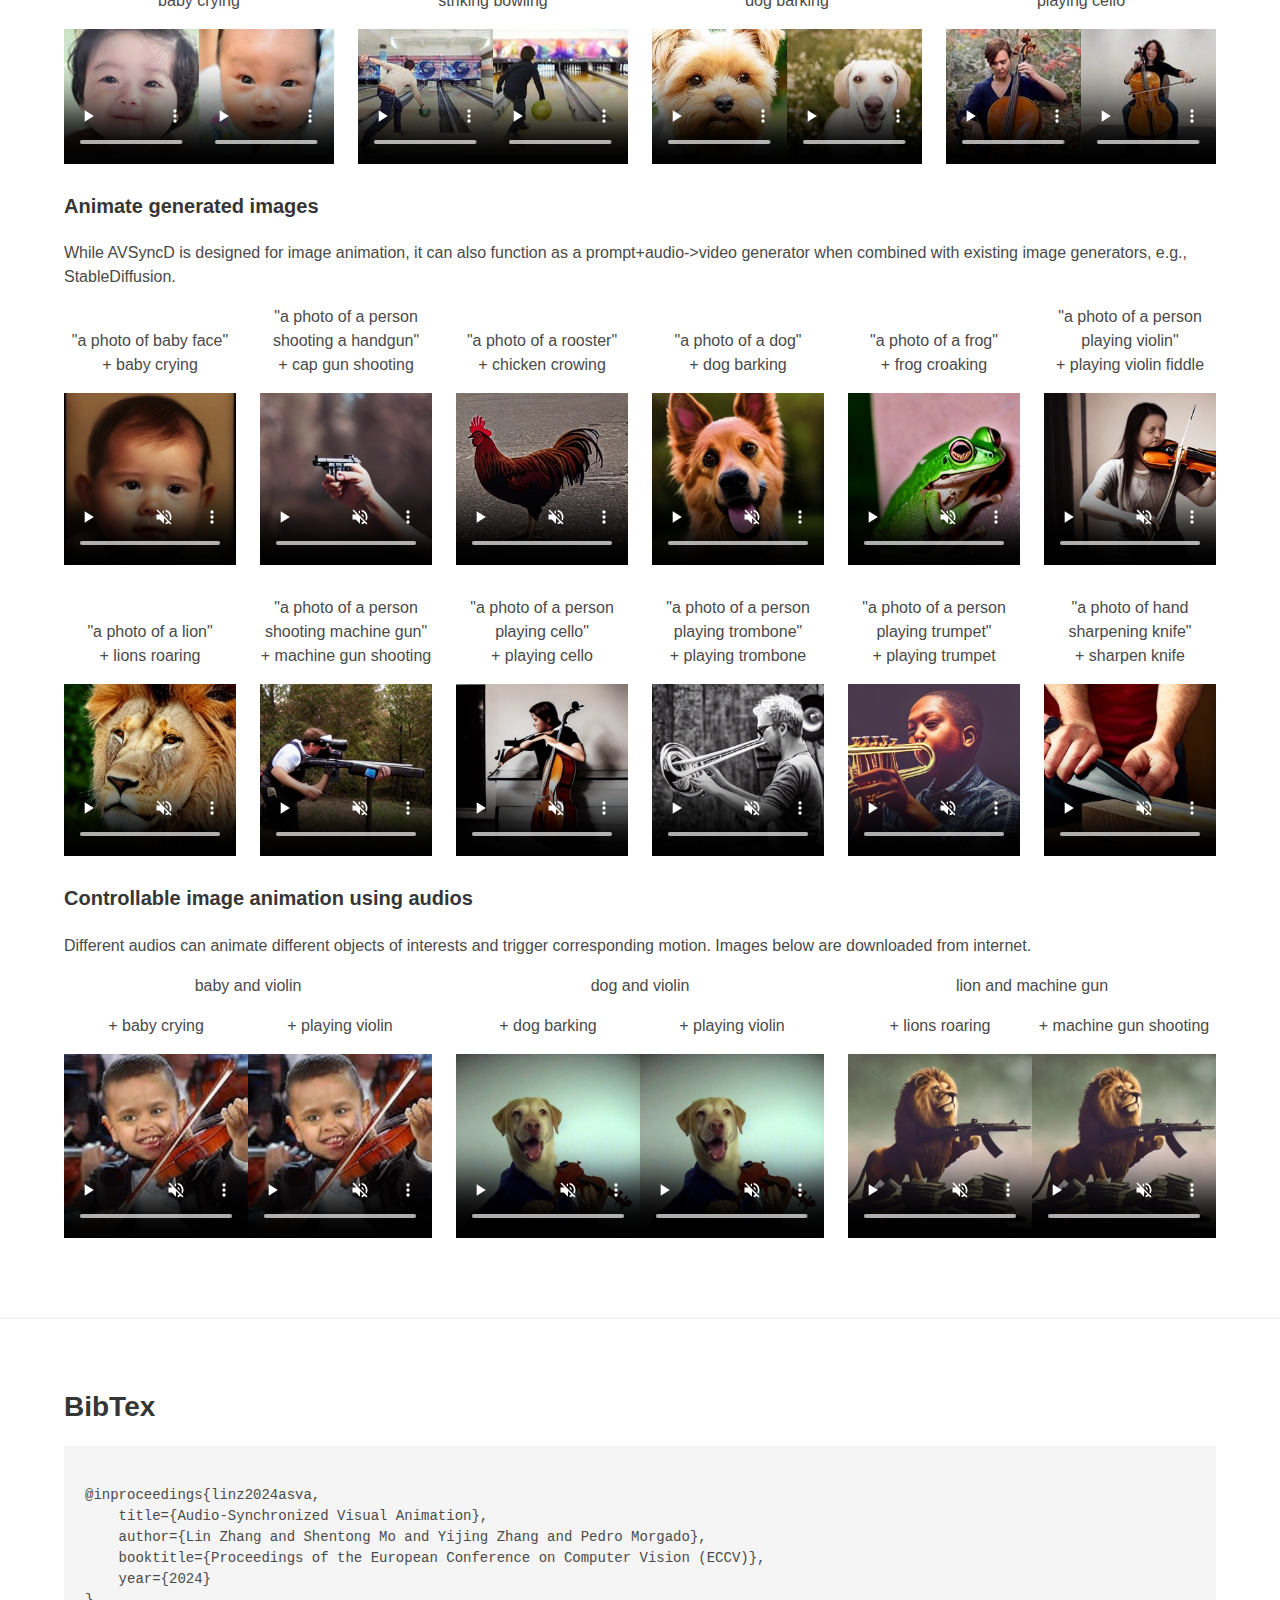
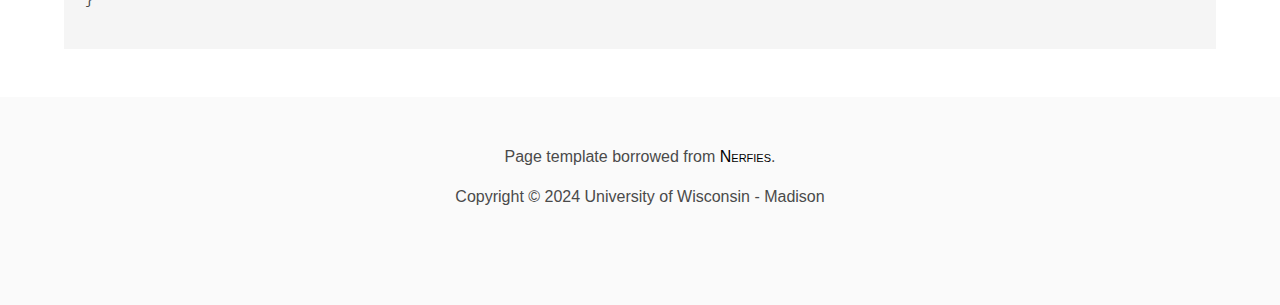
==== commit cb2ad2c5: "update" ====
--- a/projects/asva/asva.html
+++ b/projects/asva/asva.html
@@ -883,7 +883,7 @@
 
 							<!-- suppl Link. -->
 							<span class="link-block">
-								<a href="https://drive.google.com/drive/folders/1XLQVqadfCaVVJZGi4207Qj8q2lXXEj3C?usp=sharing" class="external-link button is-normal is-rounded is-dark"
+								<a href="./webpage_files/05712-supp.pdf" class="external-link button is-normal is-rounded is-dark"
 								   target="_blank">
 								  <span class="icon">
 									  <svg class="svg-inline--fa fa-newspaper" aria-hidden="true" focusable="false" data-prefix="fas"
@@ -891,7 +891,7 @@
 									       data-fa-i2svg=""><path fill="currentColor"
 									                              d="M96 96c0-35.3 28.7-64 64-64H448c35.3 0 64 28.7 64 64V416c0 35.3-28.7 64-64 64H80c-44.2 0-80-35.8-80-80V128c0-17.7 14.3-32 32-32s32 14.3 32 32V400c0 8.8 7.2 16 16 16s16-7.2 16-16V96zm64 24v80c0 13.3 10.7 24 24 24H296c13.3 0 24-10.7 24-24V120c0-13.3-10.7-24-24-24H184c-13.3 0-24 10.7-24 24zm208-8c0 8.8 7.2 16 16 16h48c8.8 0 16-7.2 16-16s-7.2-16-16-16H384c-8.8 0-16 7.2-16 16zm0 96c0 8.8 7.2 16 16 16h48c8.8 0 16-7.2 16-16s-7.2-16-16-16H384c-8.8 0-16 7.2-16 16zM160 304c0 8.8 7.2 16 16 16H432c8.8 0 16-7.2 16-16s-7.2-16-16-16H176c-8.8 0-16 7.2-16 16zm0 96c0 8.8 7.2 16 16 16H432c8.8 0 16-7.2 16-16s-7.2-16-16-16H176c-8.8 0-16 7.2-16 16z"></path></svg>
 								  </span>
-								  <span>Supplementary Videos</span>
+								  <span>Suppl</span>
 								</a>
 						    </span>
 
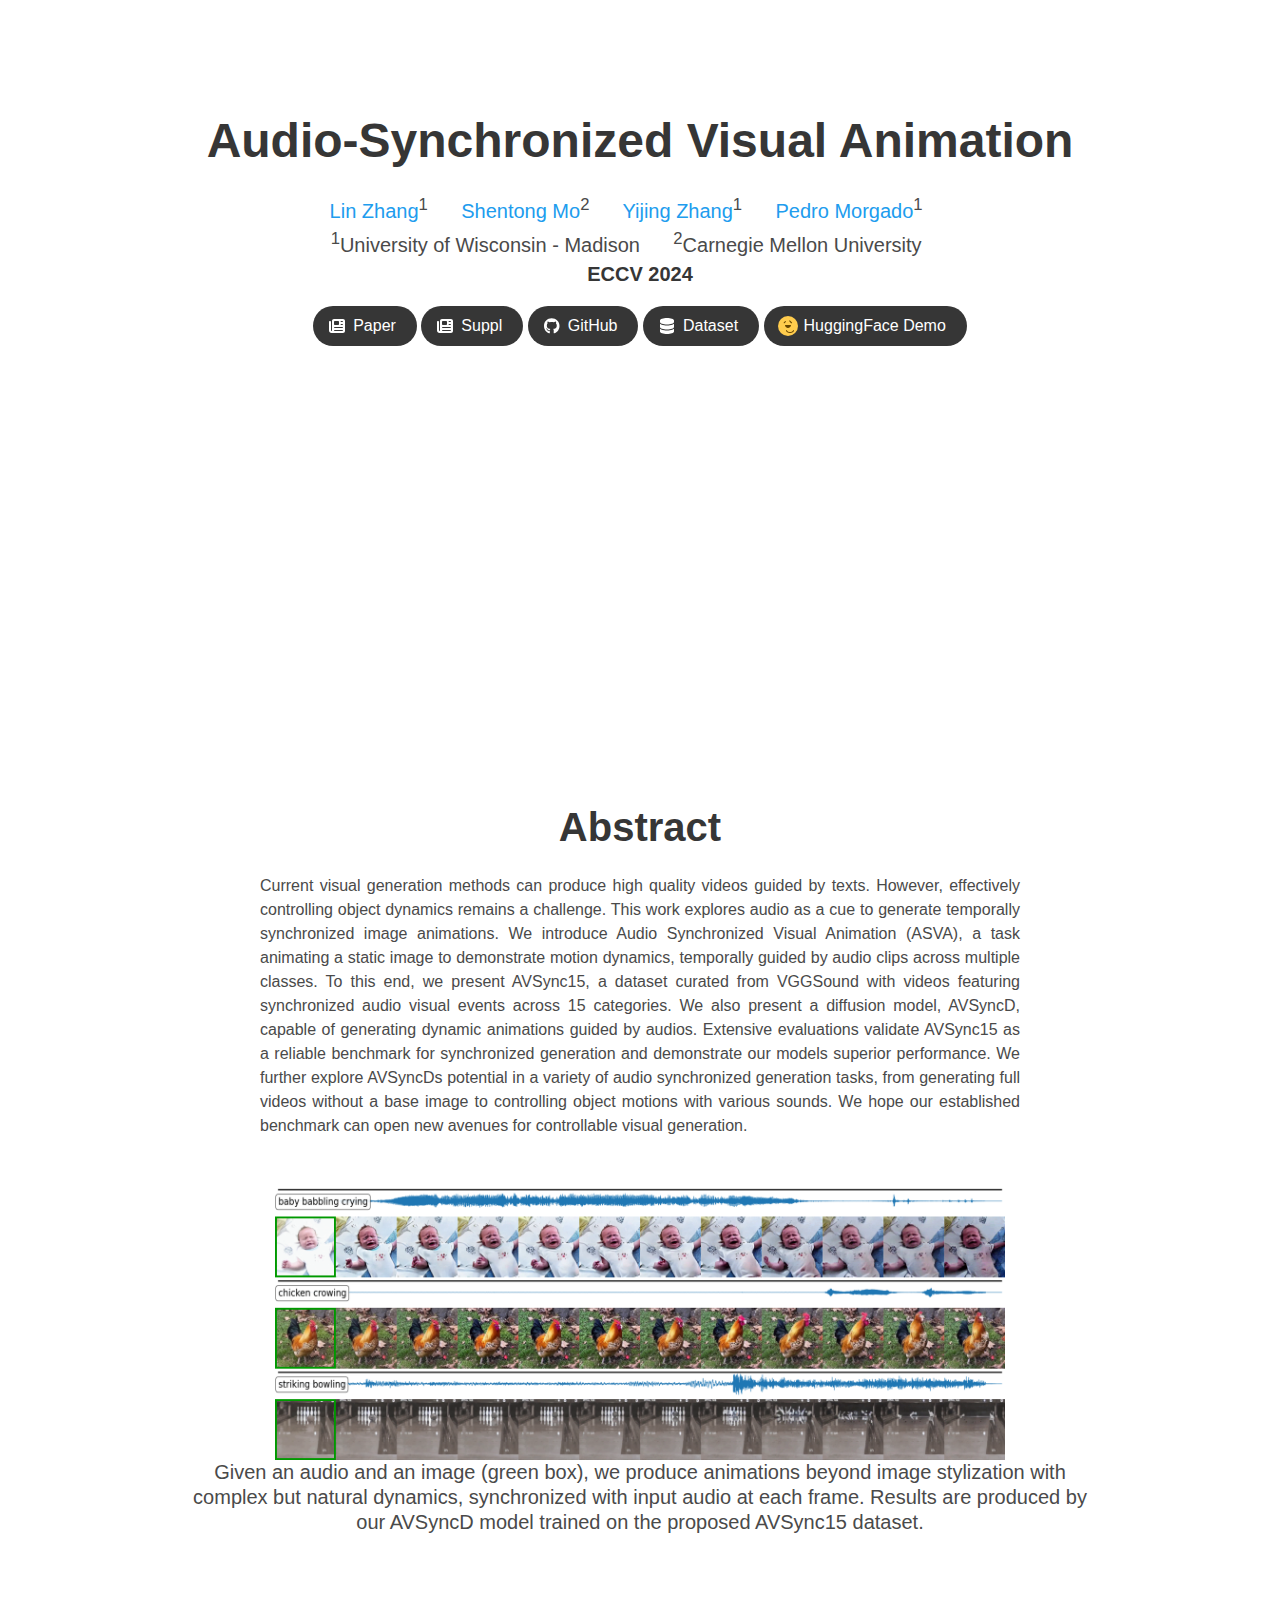
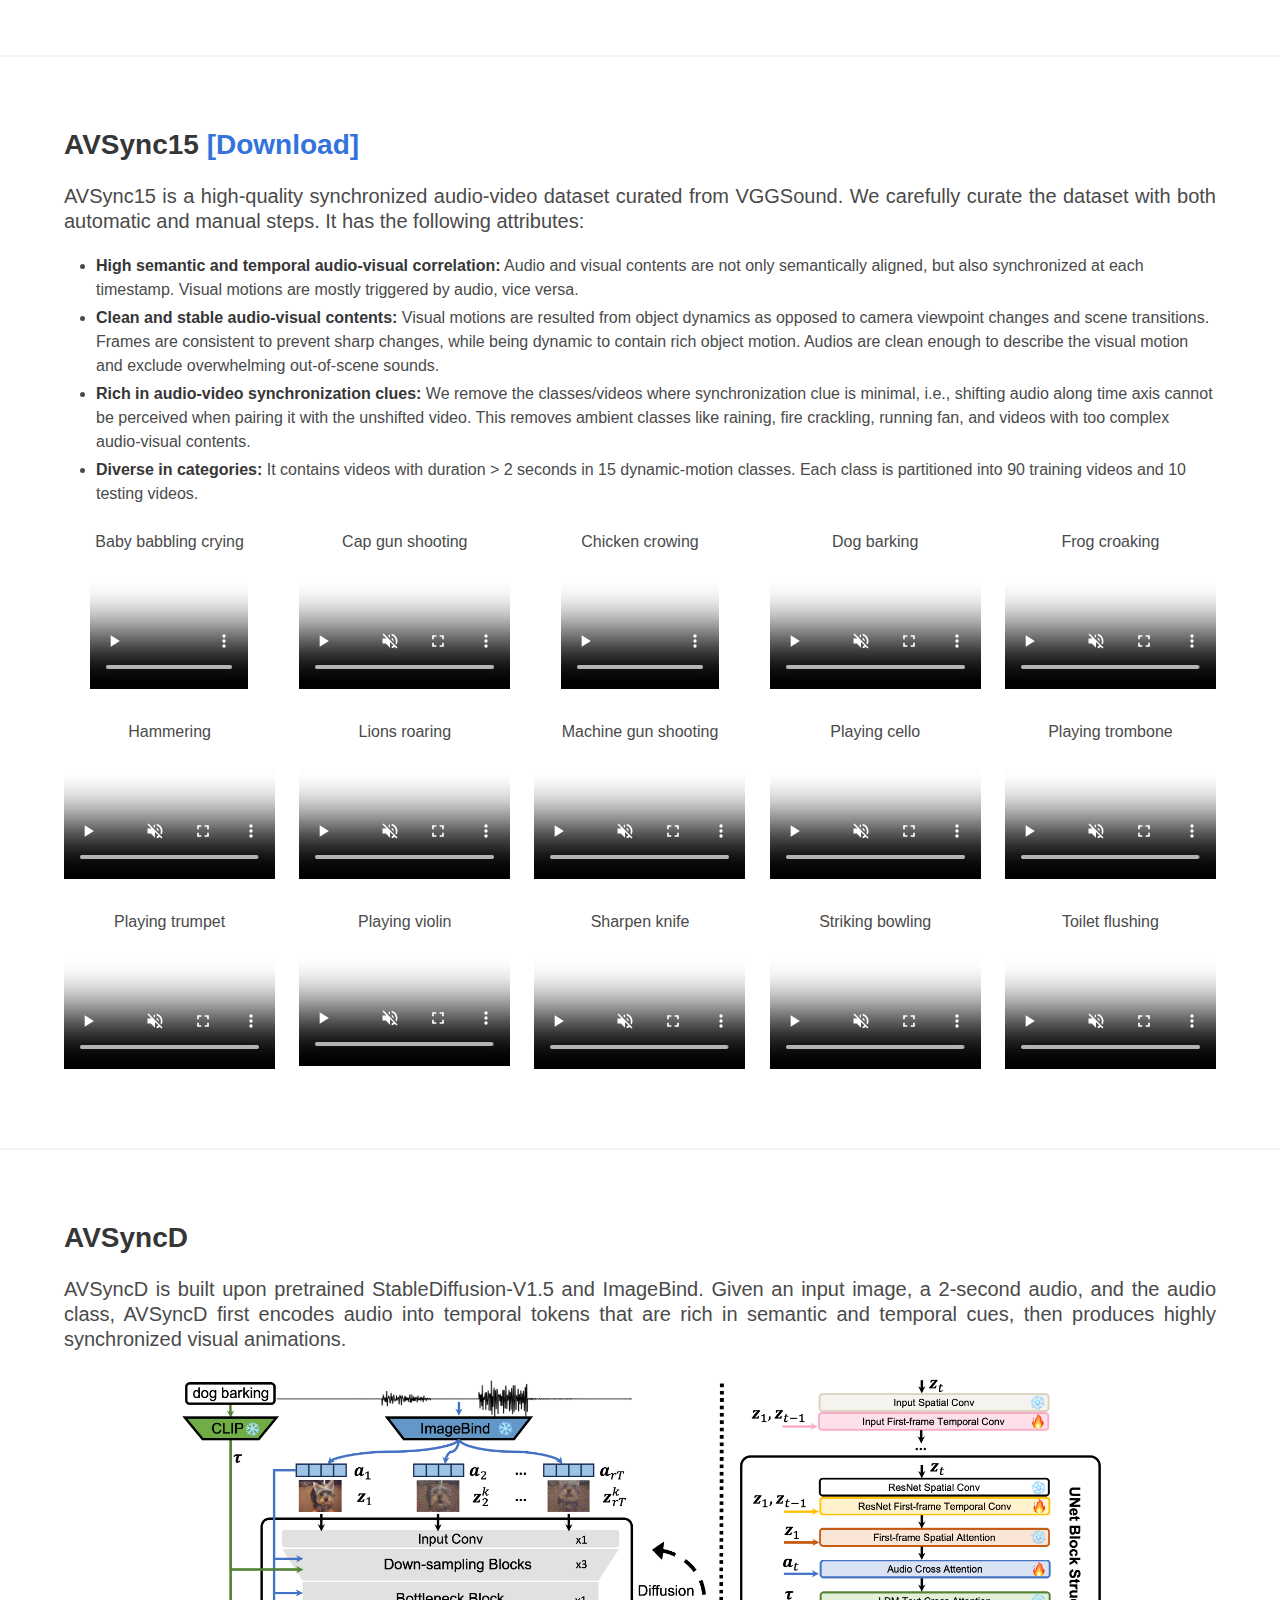
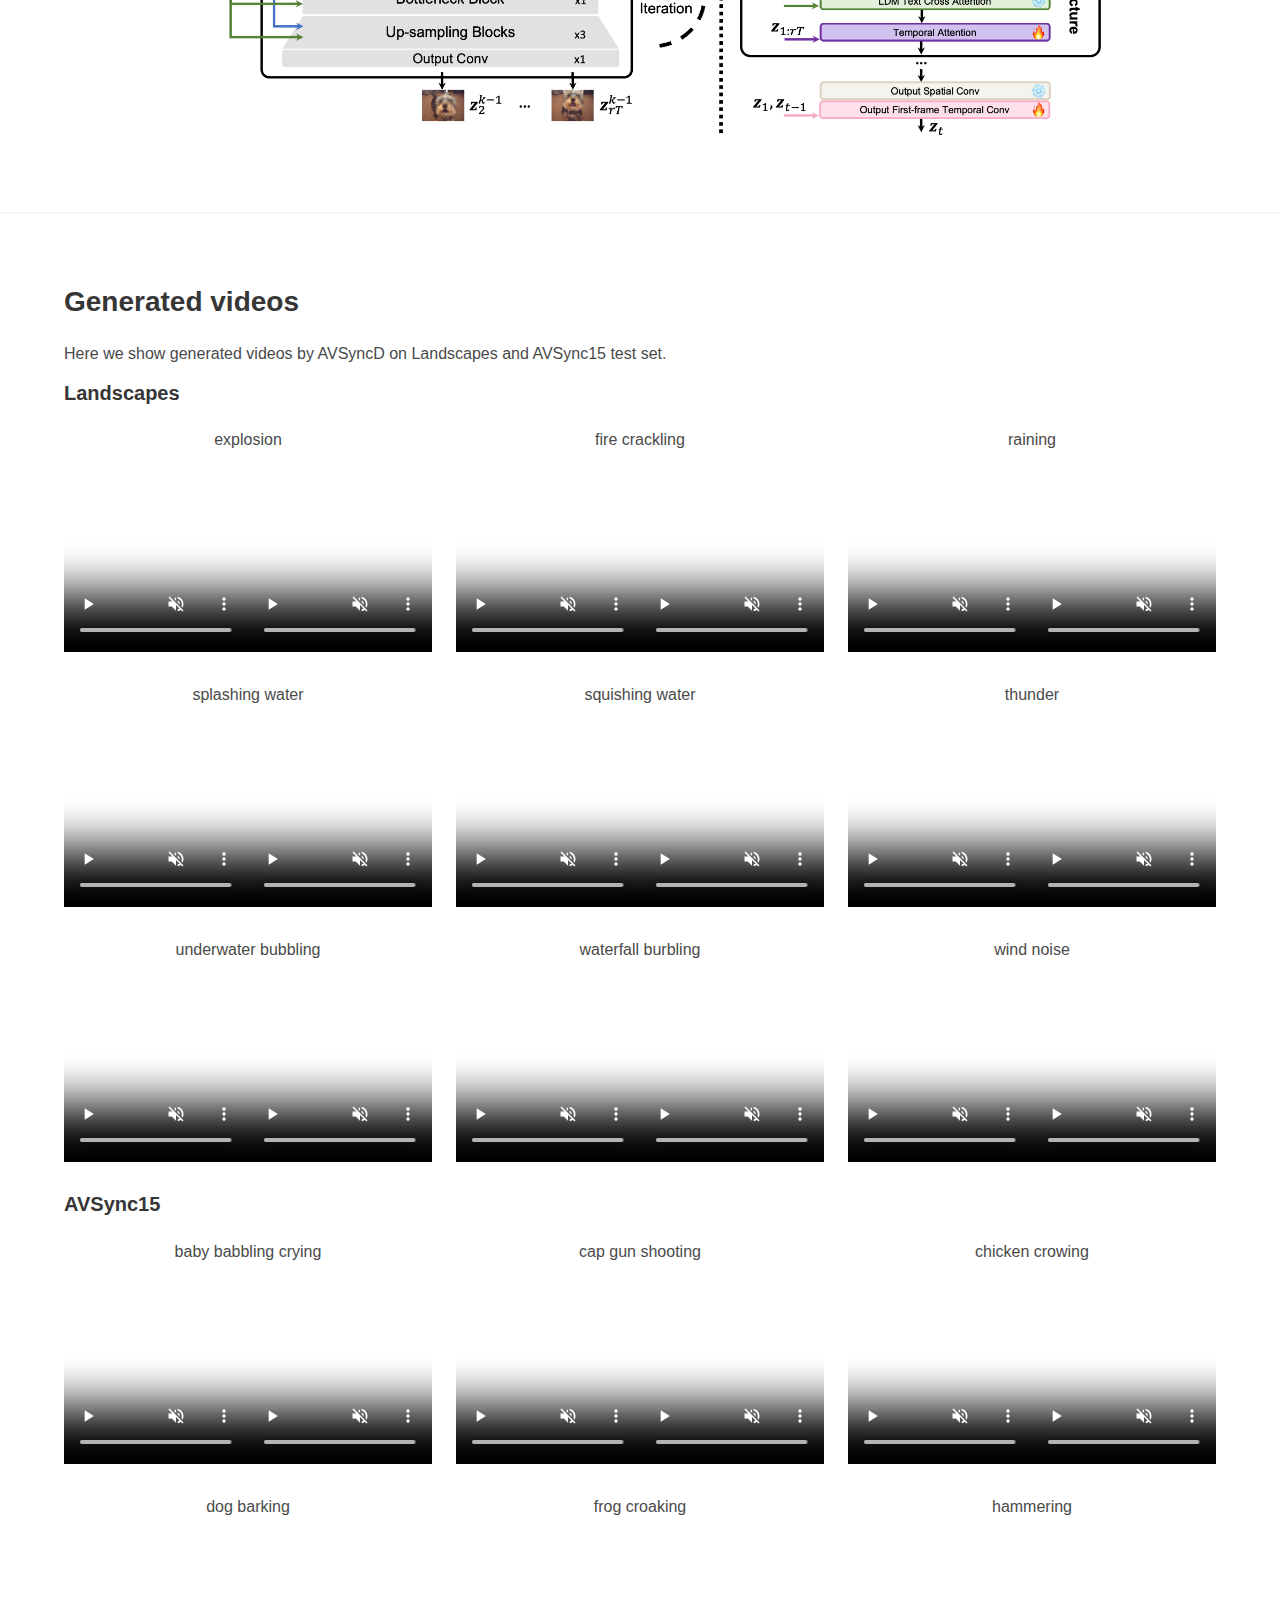
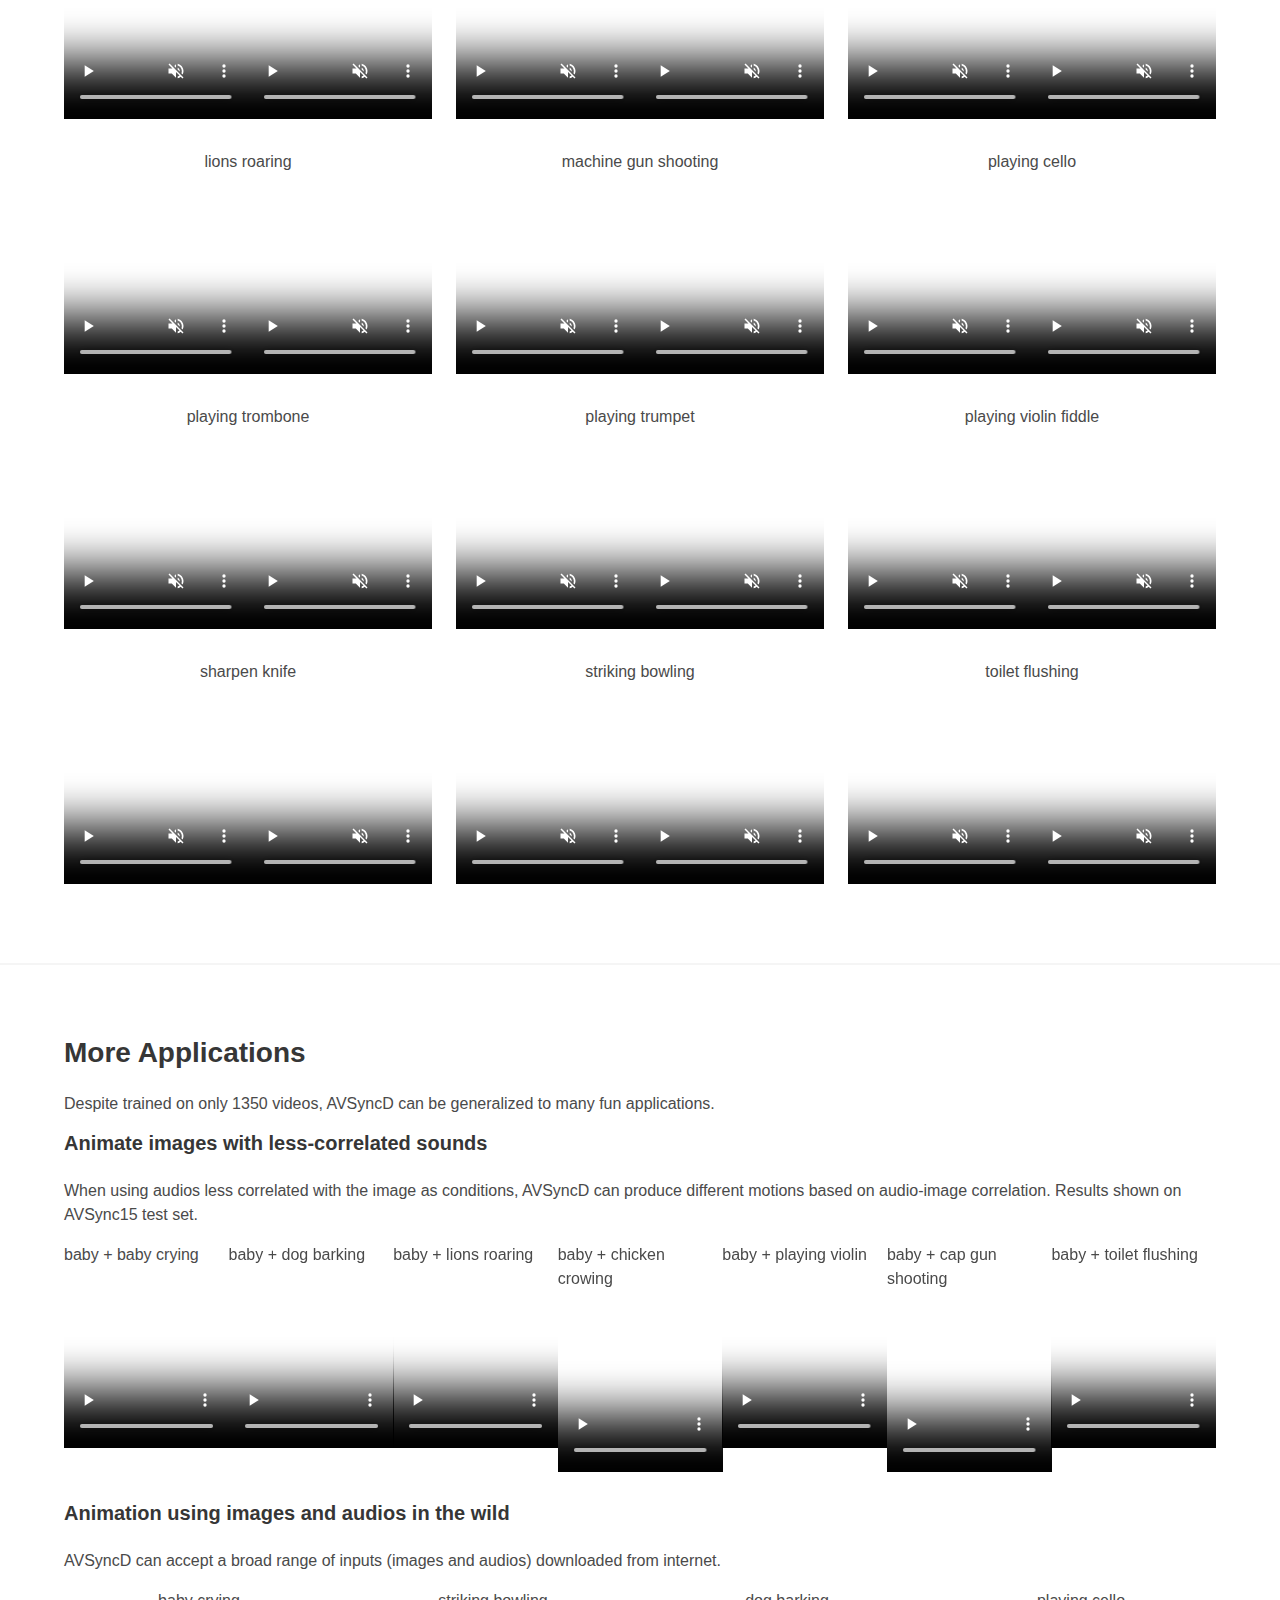
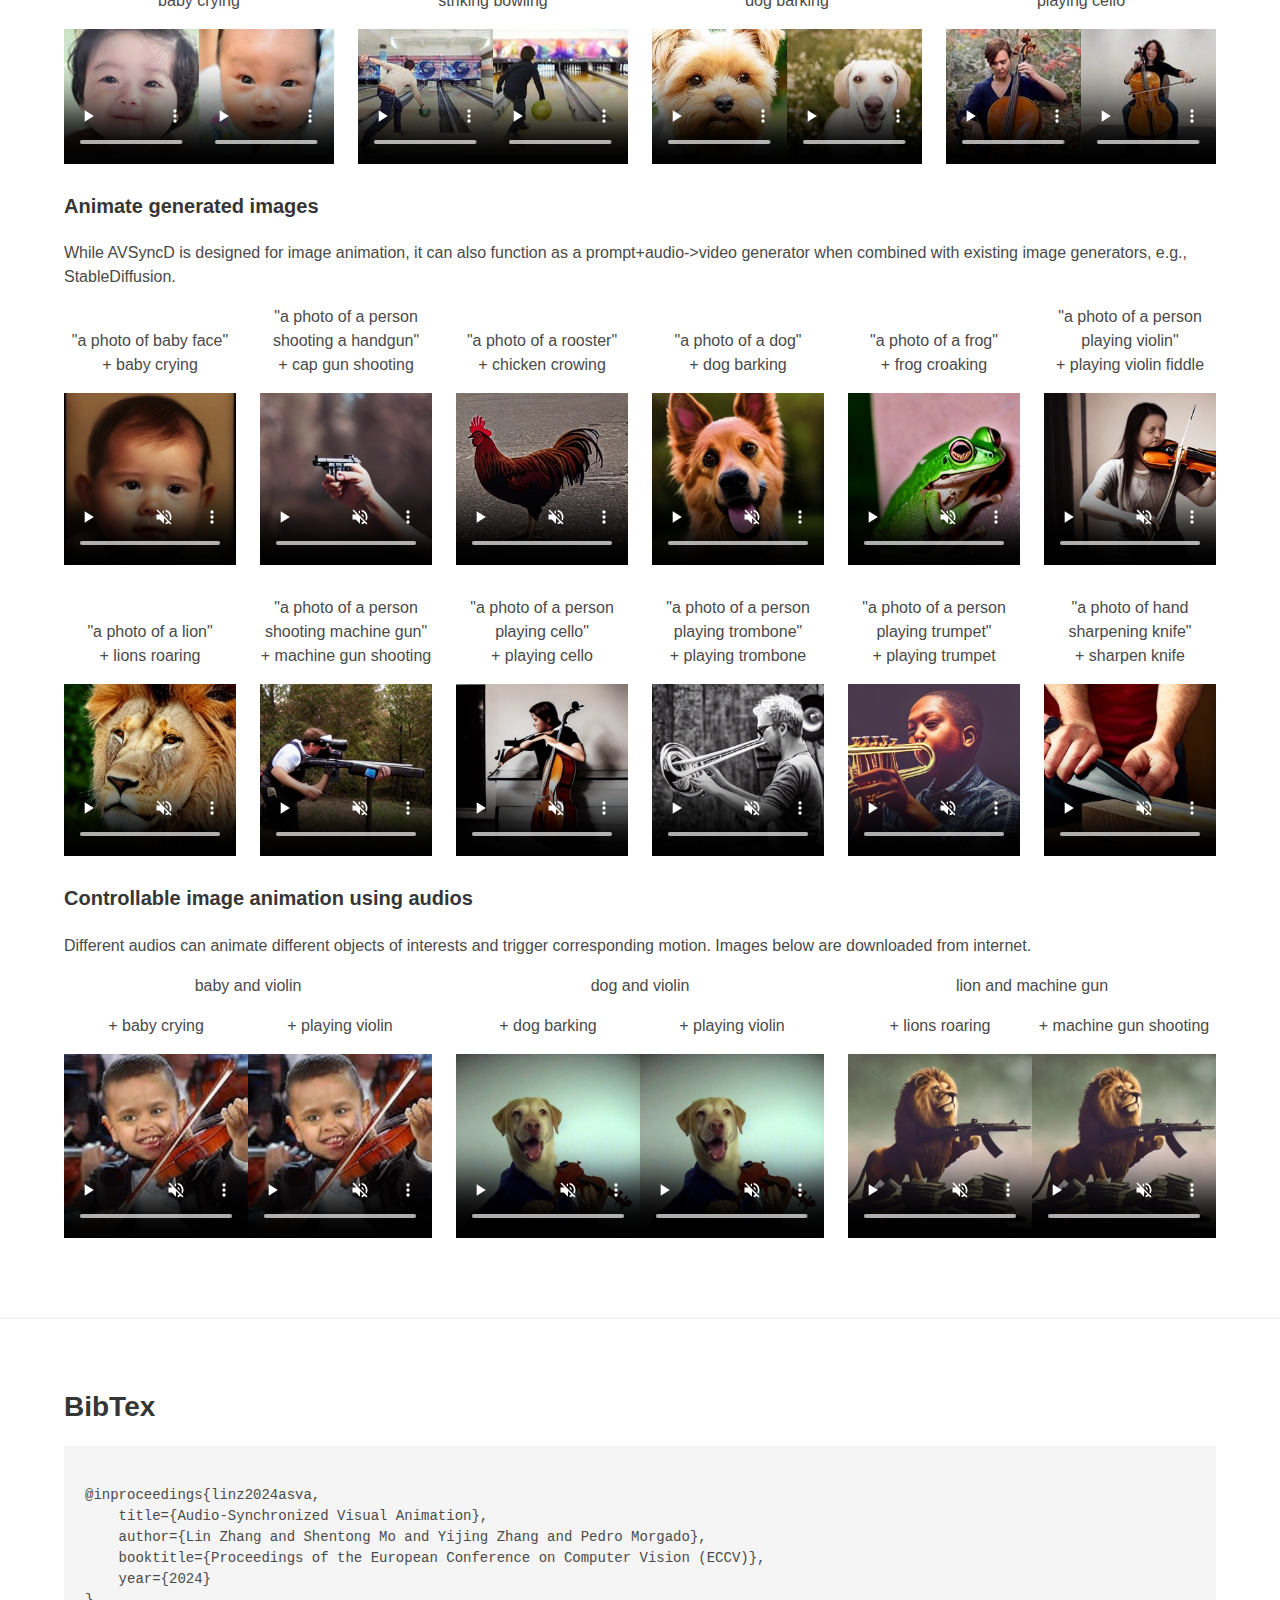
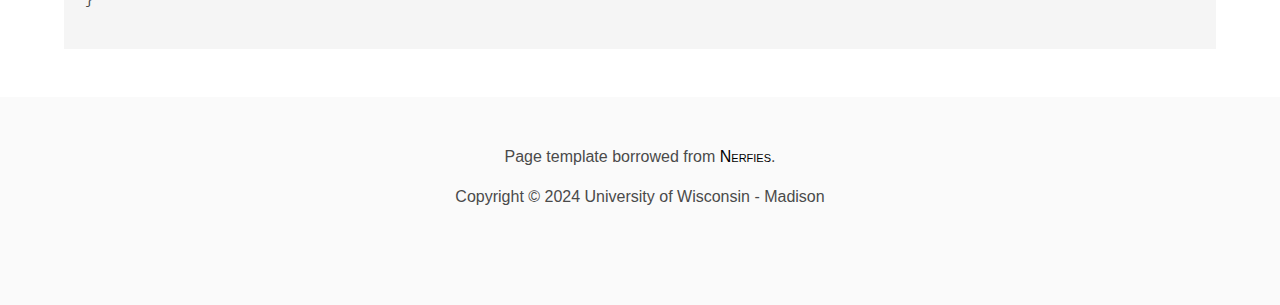
==== commit b88108bf: "update" ====
--- a/projects/asva/asva.html
+++ b/projects/asva/asva.html
@@ -834,13 +834,13 @@
 
 <body>
 
-<div class="topnav">
-	<a class="active" href="#overview">Overview</a>
-	<a href="#AVSync15">AVSync15</a>
-	<a href="#AVSyncD">AVSyncD</a>
-	<a href="#Generated_videos">Generated test videos</a>
-	<a href="#More_Applications">More applications</a>
-</div>
+<!--<div class="topnav">-->
+<!--	<a class="active" href="#overview">Overview</a>-->
+<!--	<a href="#AVSync15">AVSync15</a>-->
+<!--	<a href="#AVSyncD">AVSyncD</a>-->
+<!--	<a href="#Generated_videos">Generated test videos</a>-->
+<!--	<a href="#More_Applications">More applications</a>-->
+<!--</div>-->
 
 <section class="hero" id="overview">
 	<div class="hero-body">
@@ -923,6 +923,22 @@
 								  <span>Dataset</span>
 								</a>
 							</span>
+
+							<!-- HuggingFace Demo Link. -->
+							<span class="link-block">
+								<a href="https://huggingface.co/spaces/Linz99/ASVA" class="external-link button is-normal is-rounded is-dark">
+								  <span class="icon">
+									<svg width="20" height="20" viewBox="0 0 20 20" xmlns="http://www.w3.org/2000/svg">
+								        <g fill="none" fill-rule="evenodd">
+								            <circle fill="#FFCC4D" cx="10" cy="10" r="10"/>
+								            <path d="M15.5 14c-.276 0-.5.224-.5.5 0 .848-1.41 1.5-3 1.5s-3-.652-3-1.5c0-.276-.224-.5-.5-.5s-.5.224-.5.5c0 1.378 1.907 2.5 4 2.5s4-1.122 4-2.5c0-.276-.224-.5-.5-.5zM6.485 7.172a.501.501 0 0 1-.707 0c-.196-.195-.197-.512-.002-.707L7 5.242c.195-.196.512-.197.707-.002.196.195.197.512.002.707l-1.222 1.225zm7.238 0a.501.501 0 0 1-.707 0L11.293 5.245c-.196-.196-.195-.512.002-.707.196-.195.512-.195.707.002l1.967 1.97c.196.195.195.512-.002.707zM13 9c0 1.657-1.343 3-3 3S7 10.657 7 9h6z" fill="#664500" fill-rule="nonzero"/>
+								        </g>
+								    </svg>
+								  </span>
+								  <span>HuggingFace Demo</span>
+								</a>
+							</span>
+
 
 						</div>
 					</div>
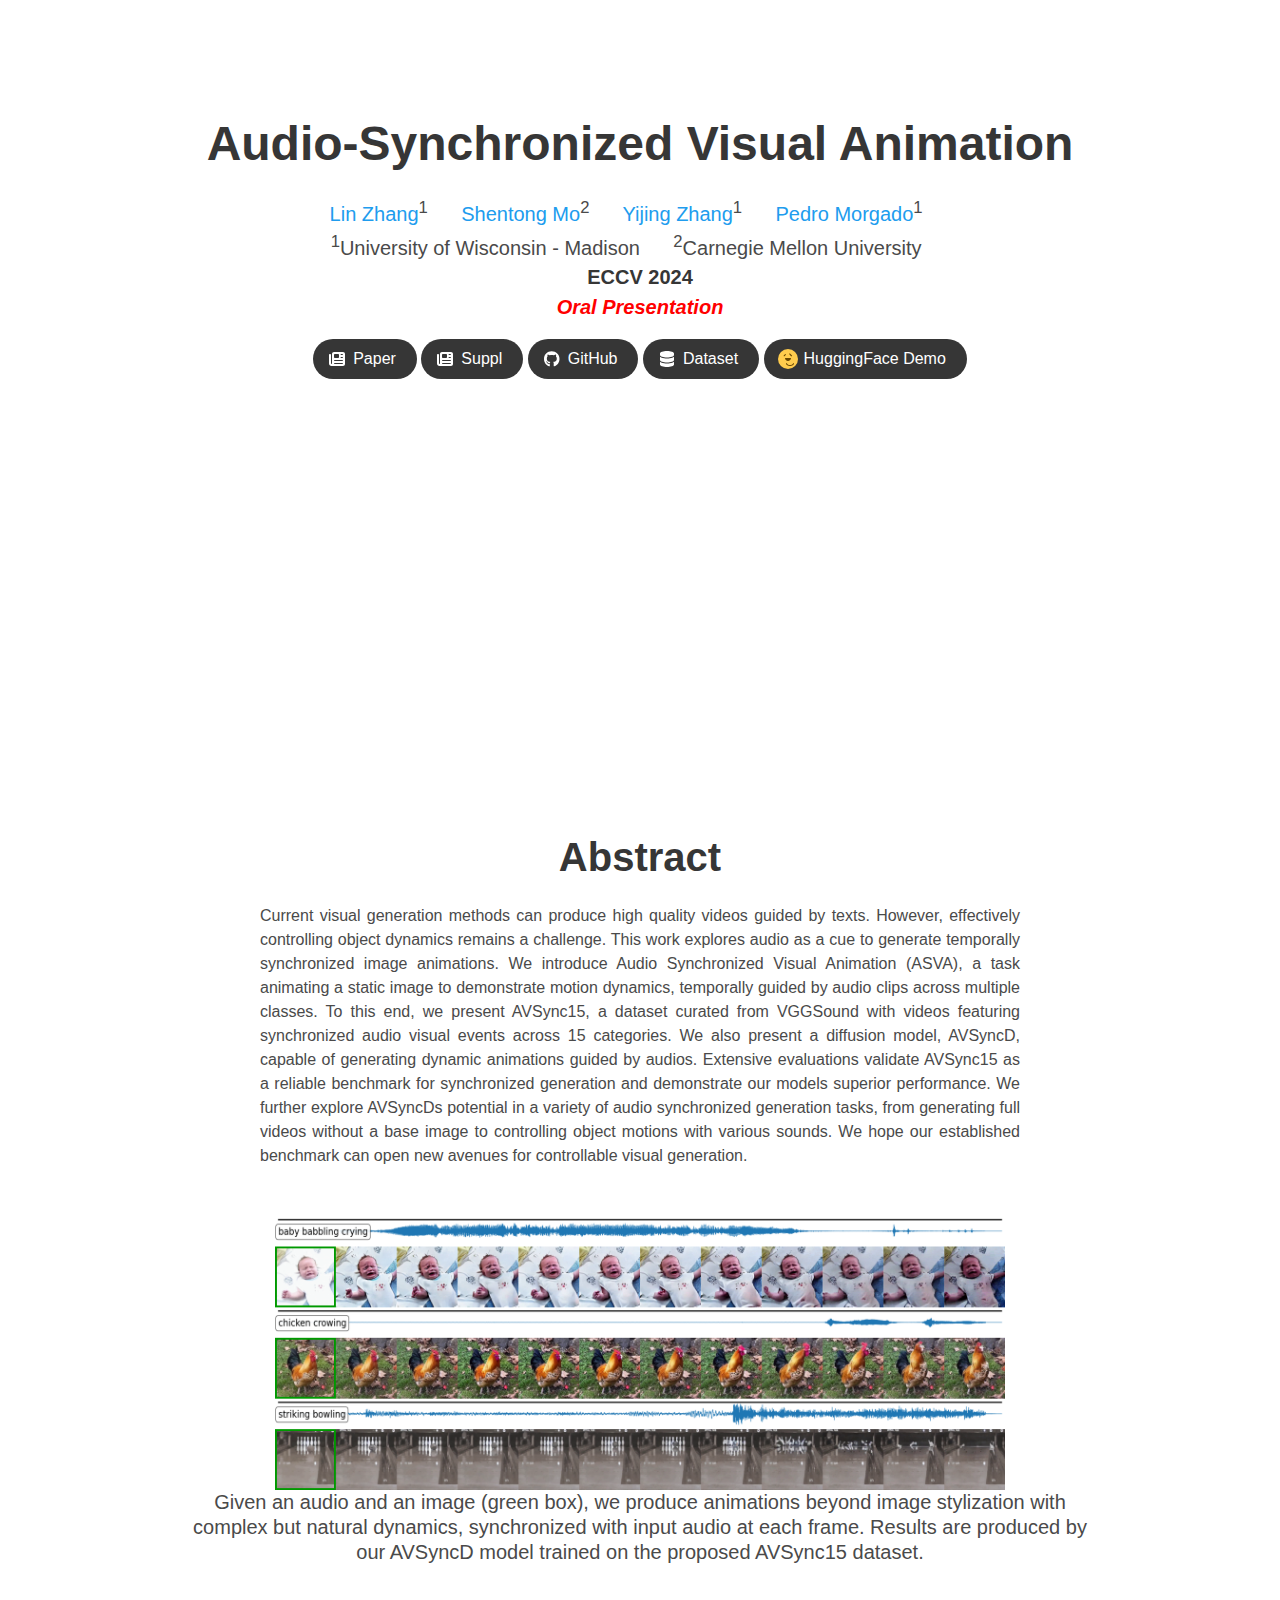
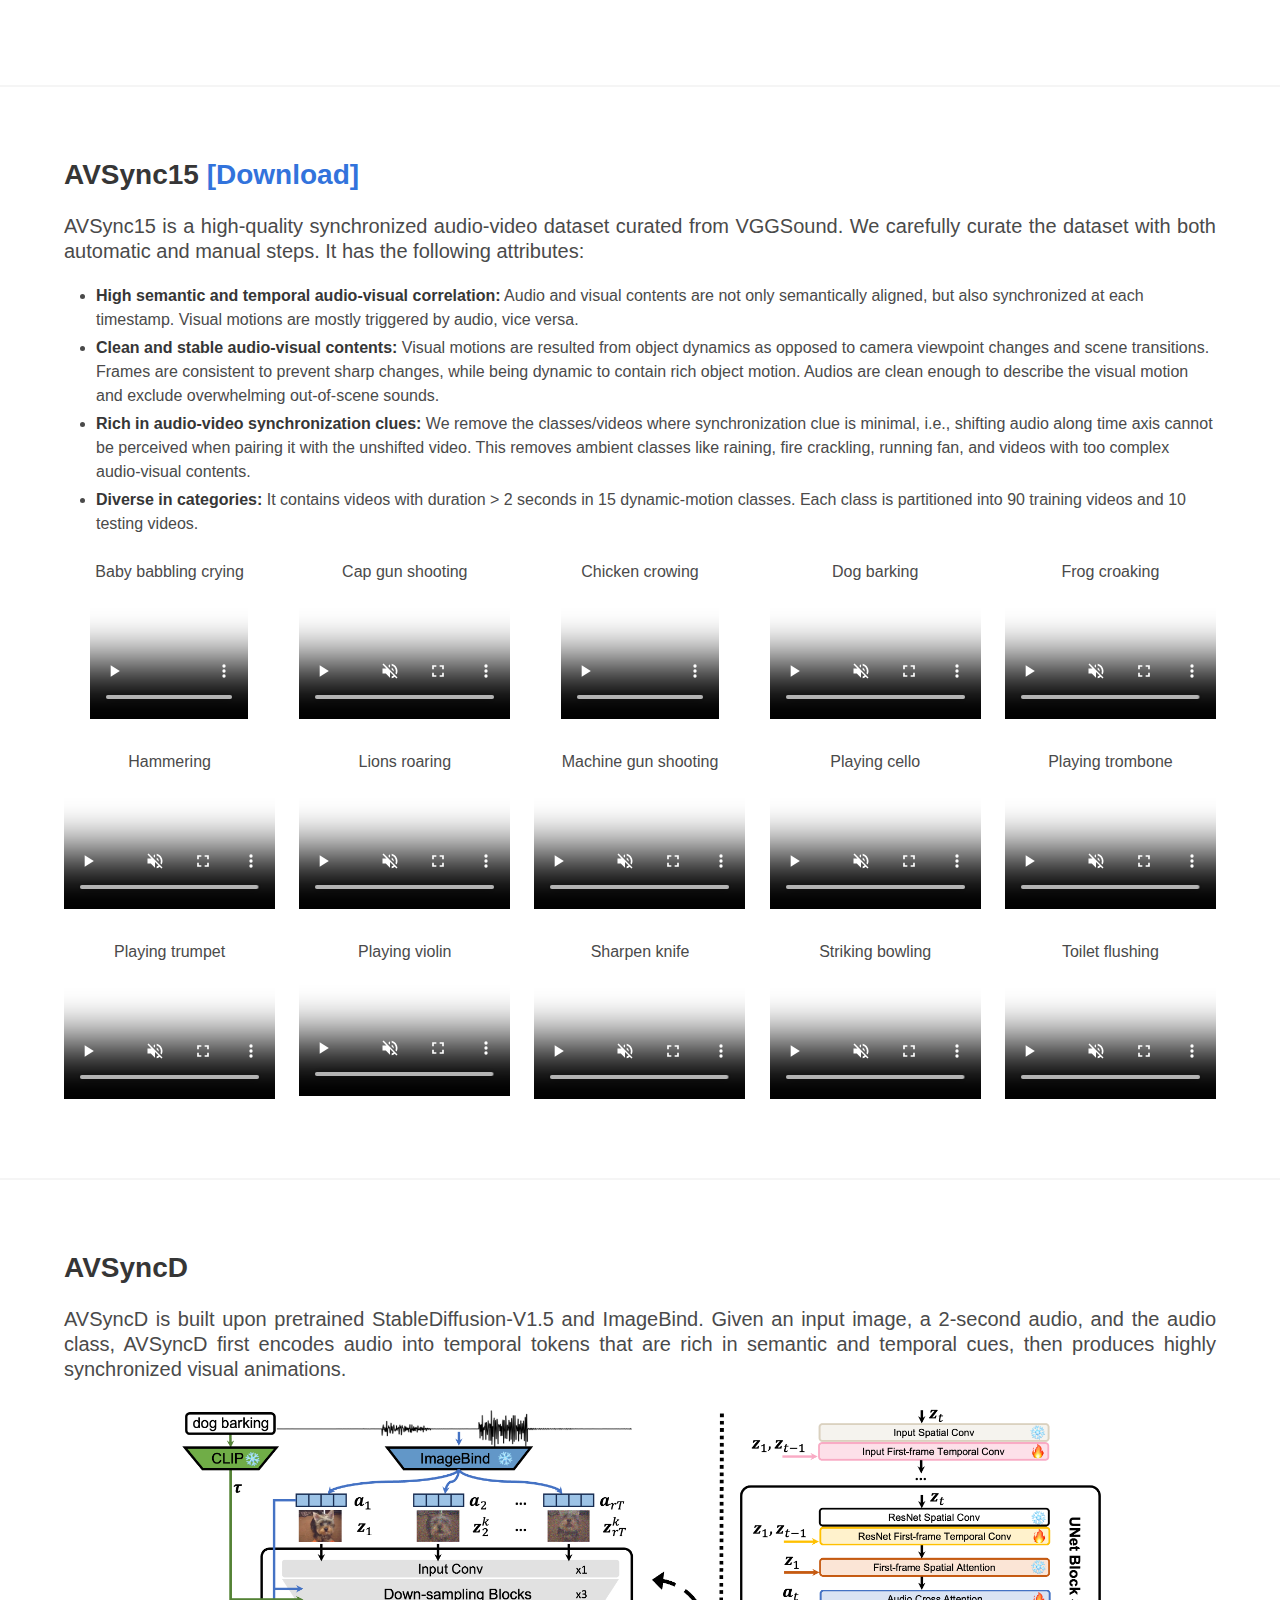
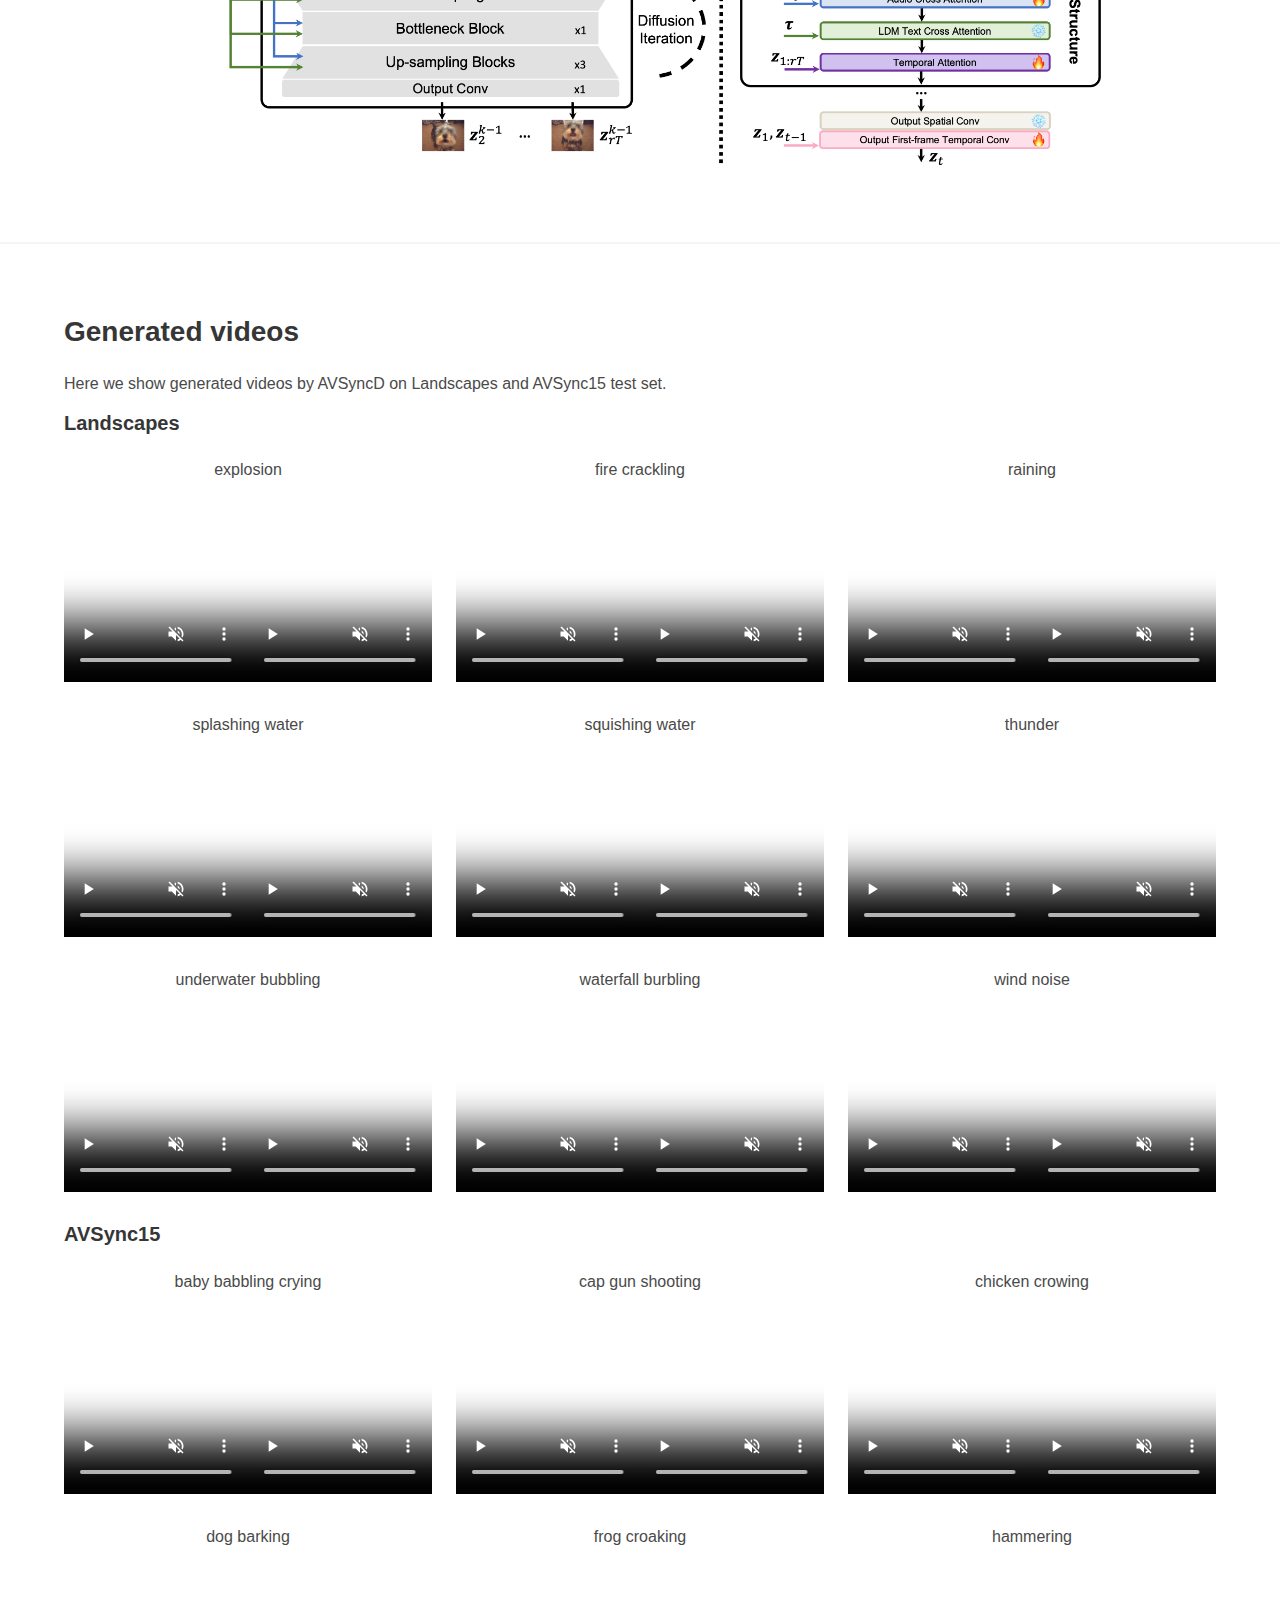
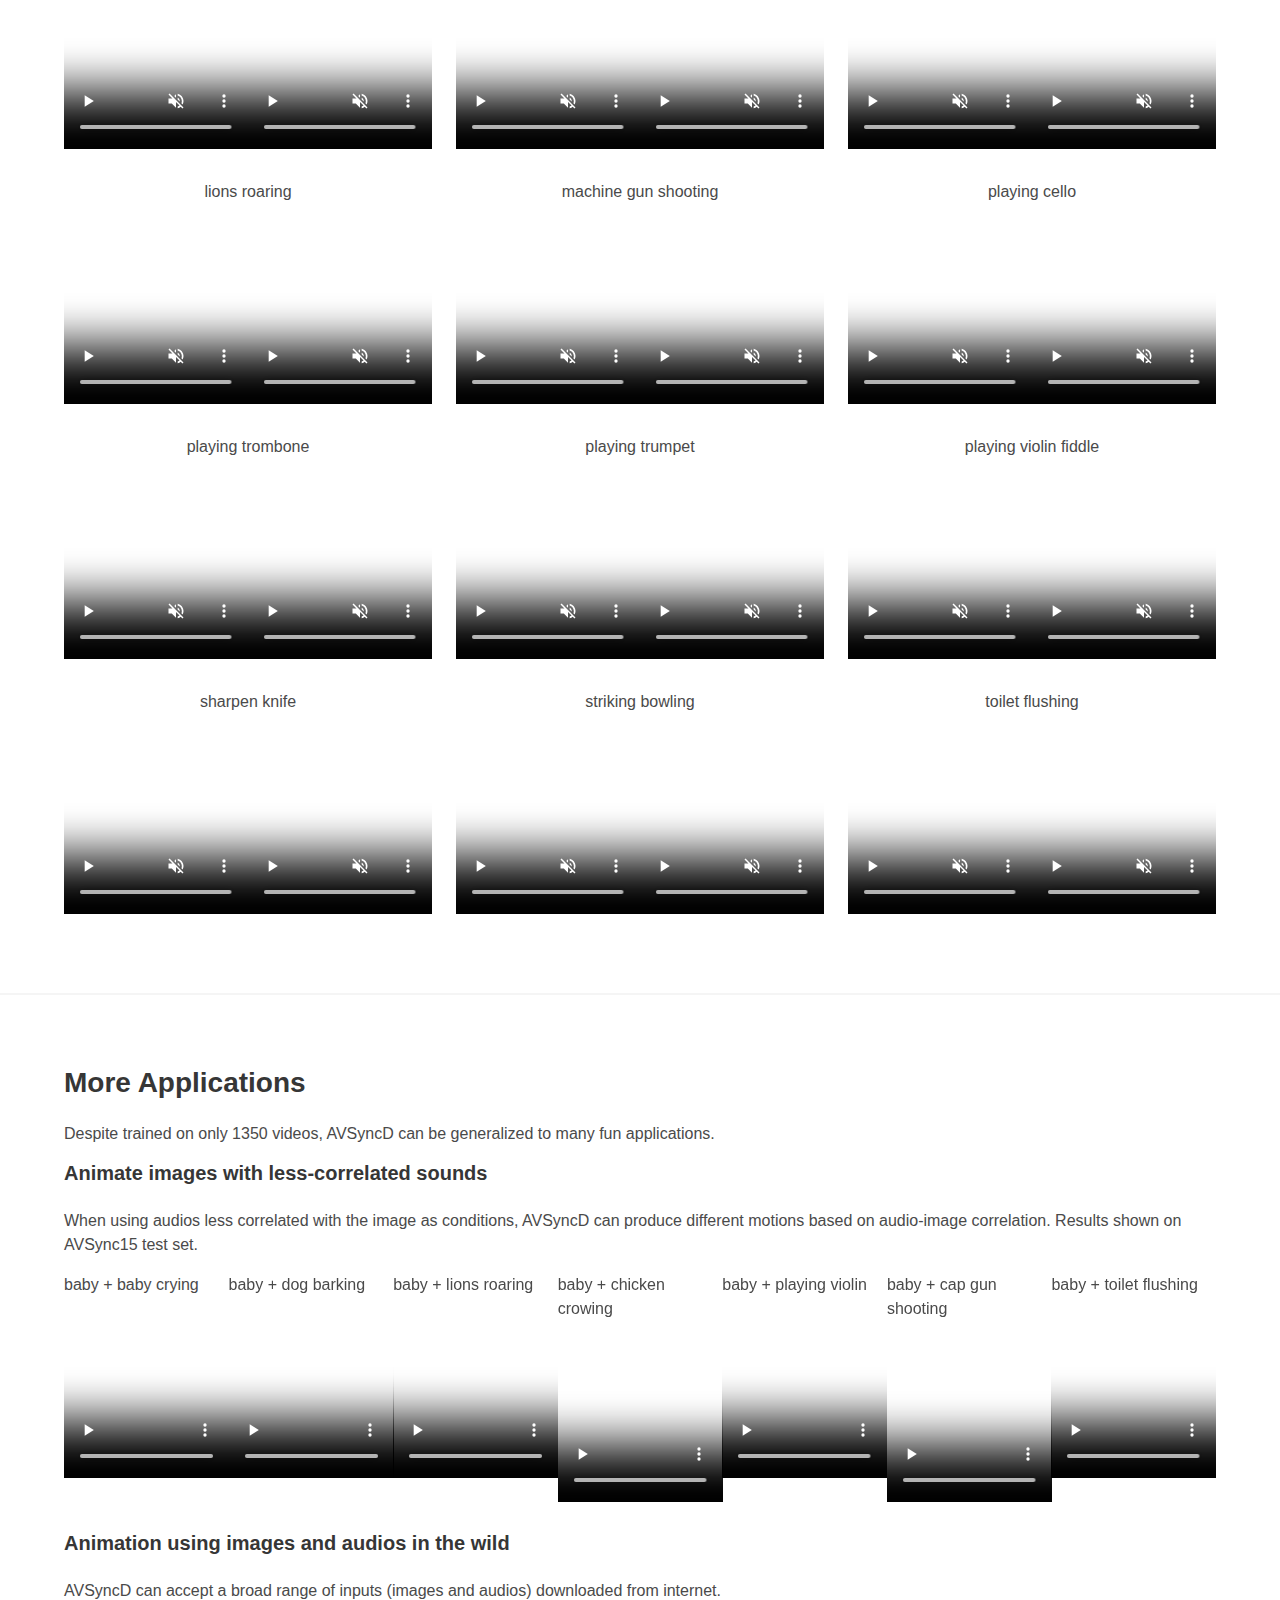
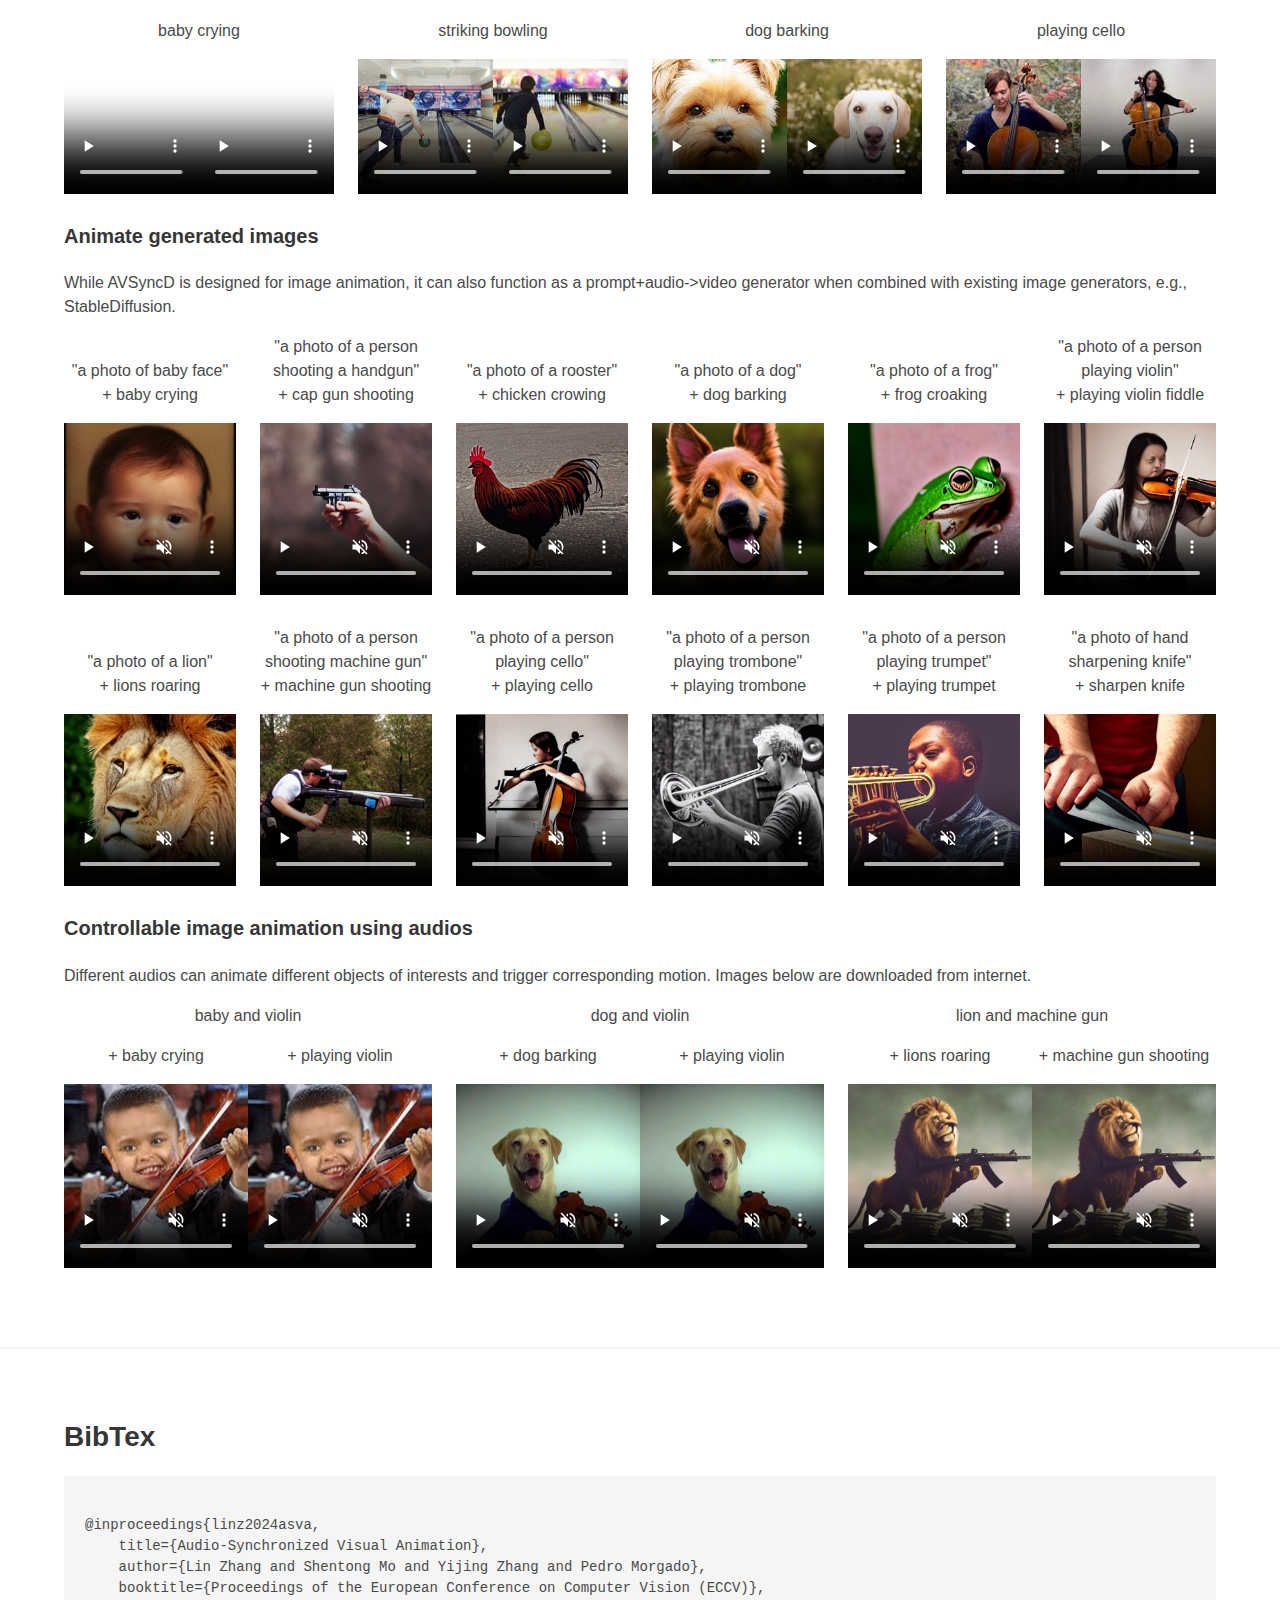
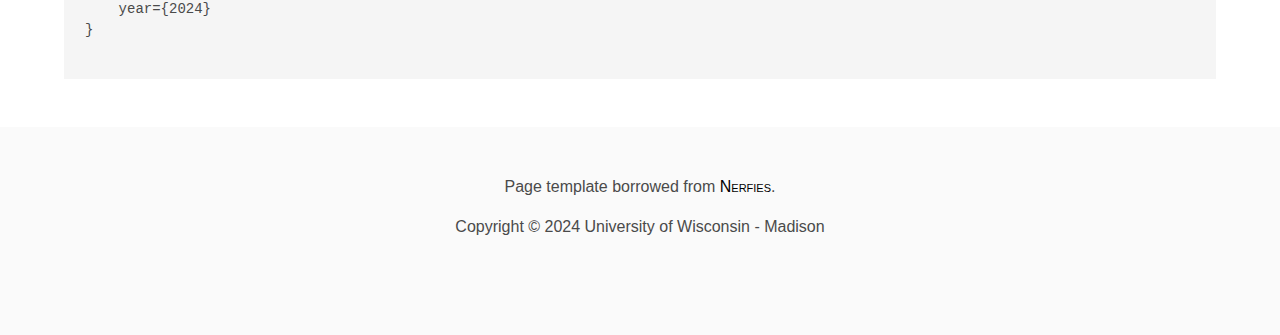
==== commit 3131c9a8: "update" ====
--- a/projects/asva/asva.html
+++ b/projects/asva/asva.html
@@ -862,6 +862,7 @@
 		                  <sup>2</sup>Carnegie Mellon University&nbsp;&nbsp;&nbsp;&nbsp;&nbsp;
 		                  <br>
 		                  <h2><strong>ECCV 2024</strong></h2>
+		                  <h2><strong><em><span style="color:red">Oral Presentation</span></em></strong></h2>
 		              </span>
 					</div>
 					<div class="column has-text-centered">
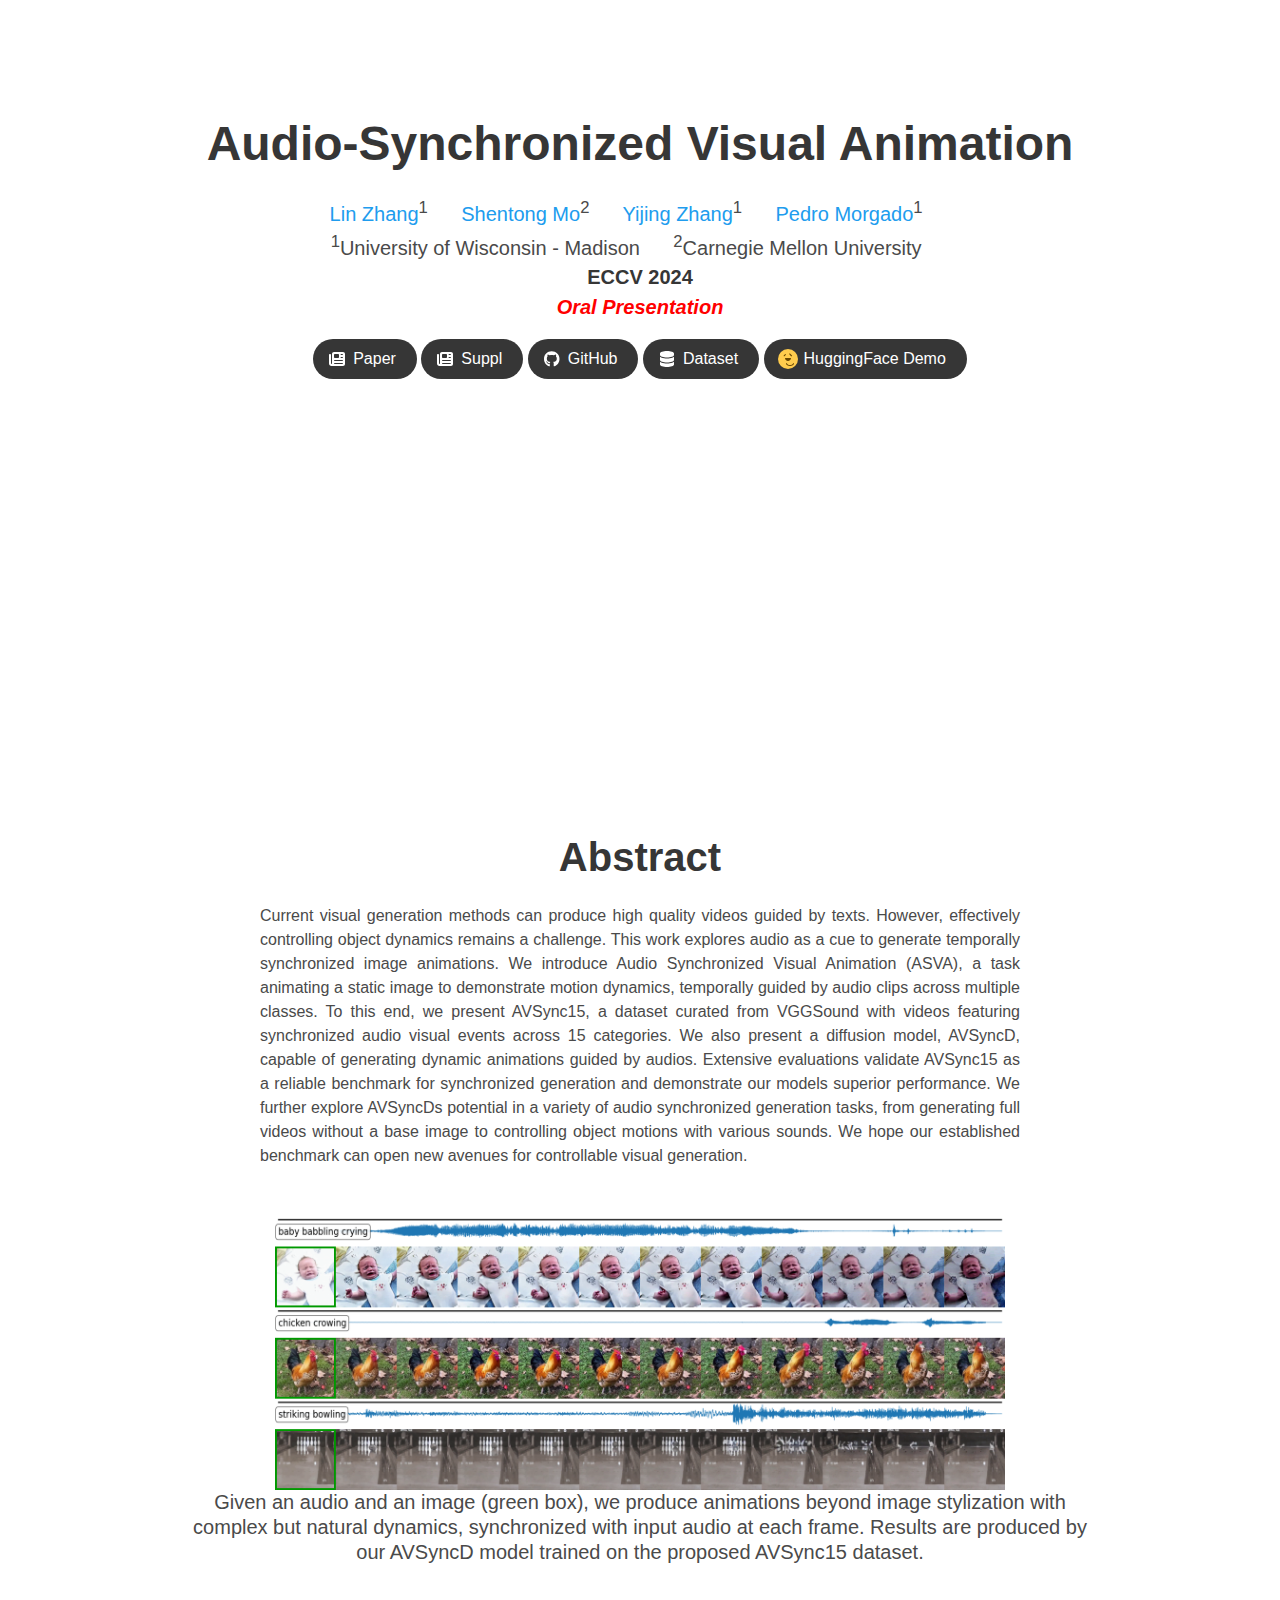
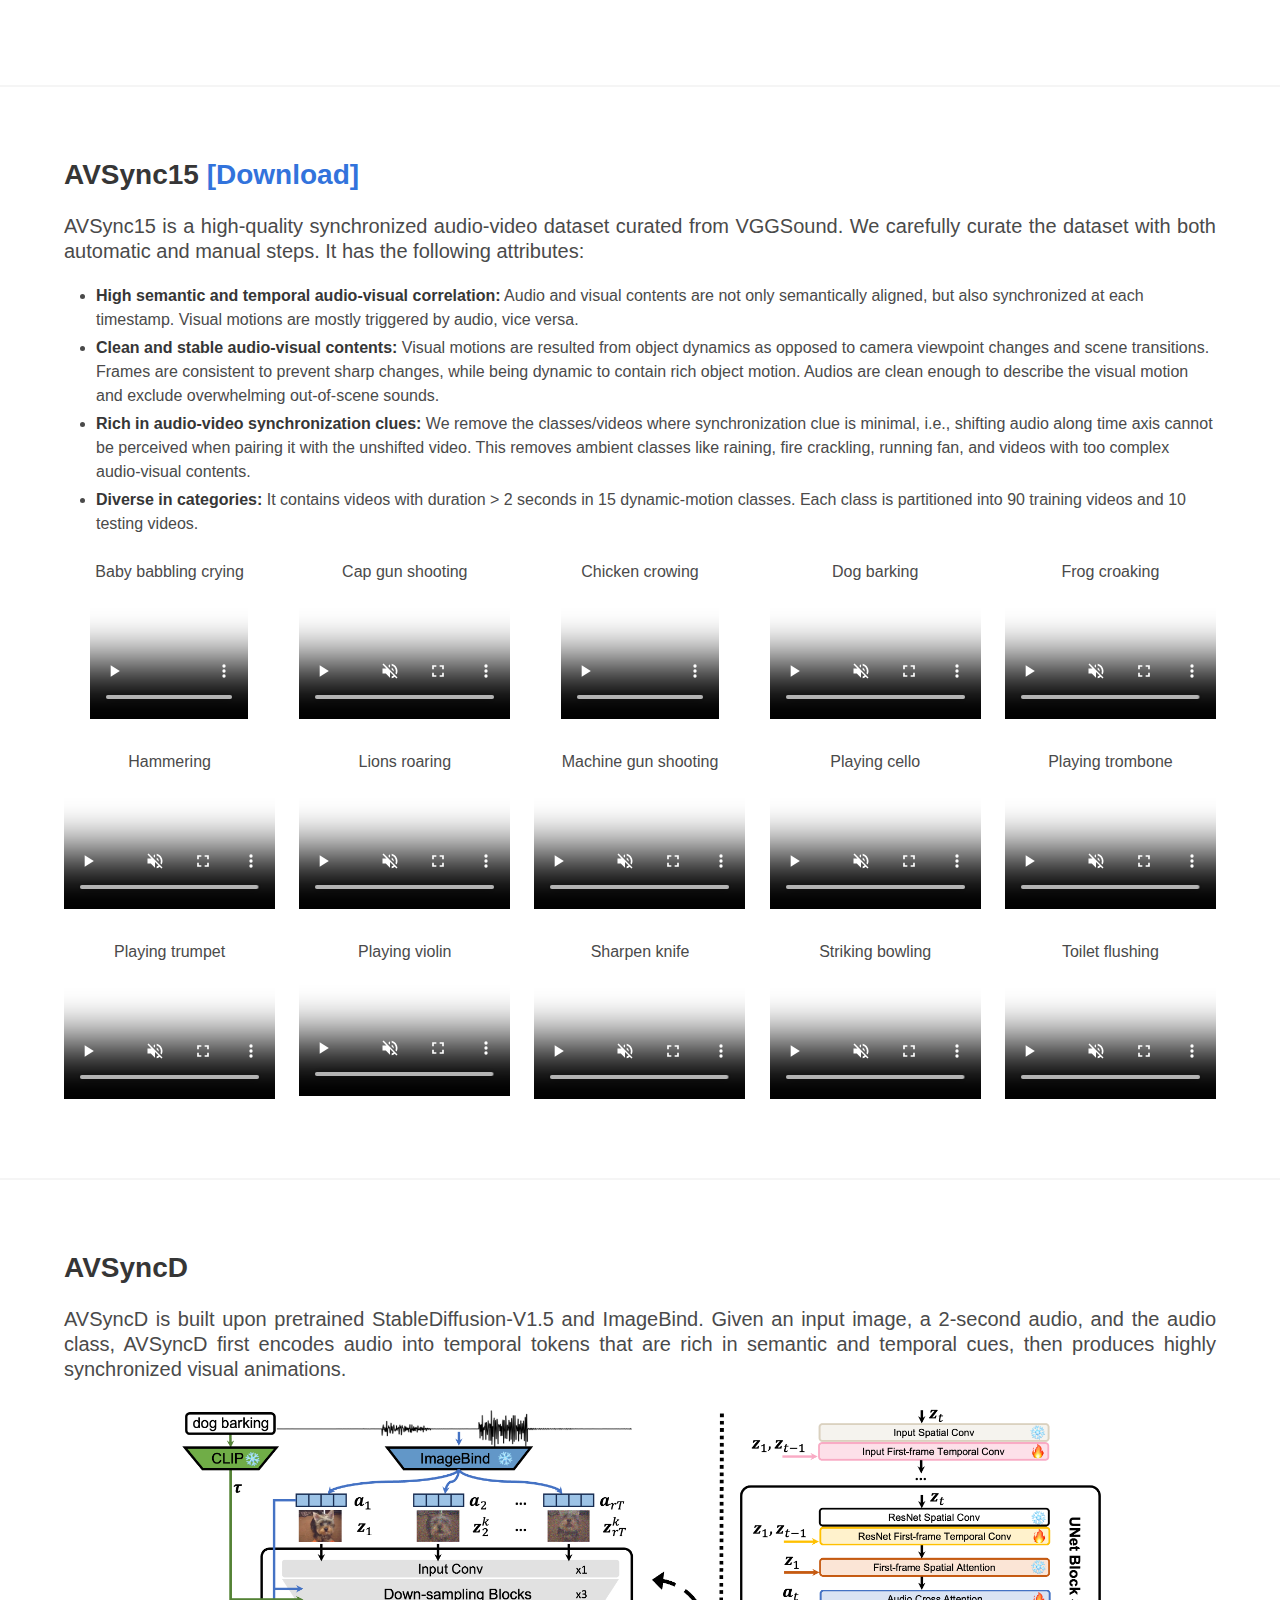
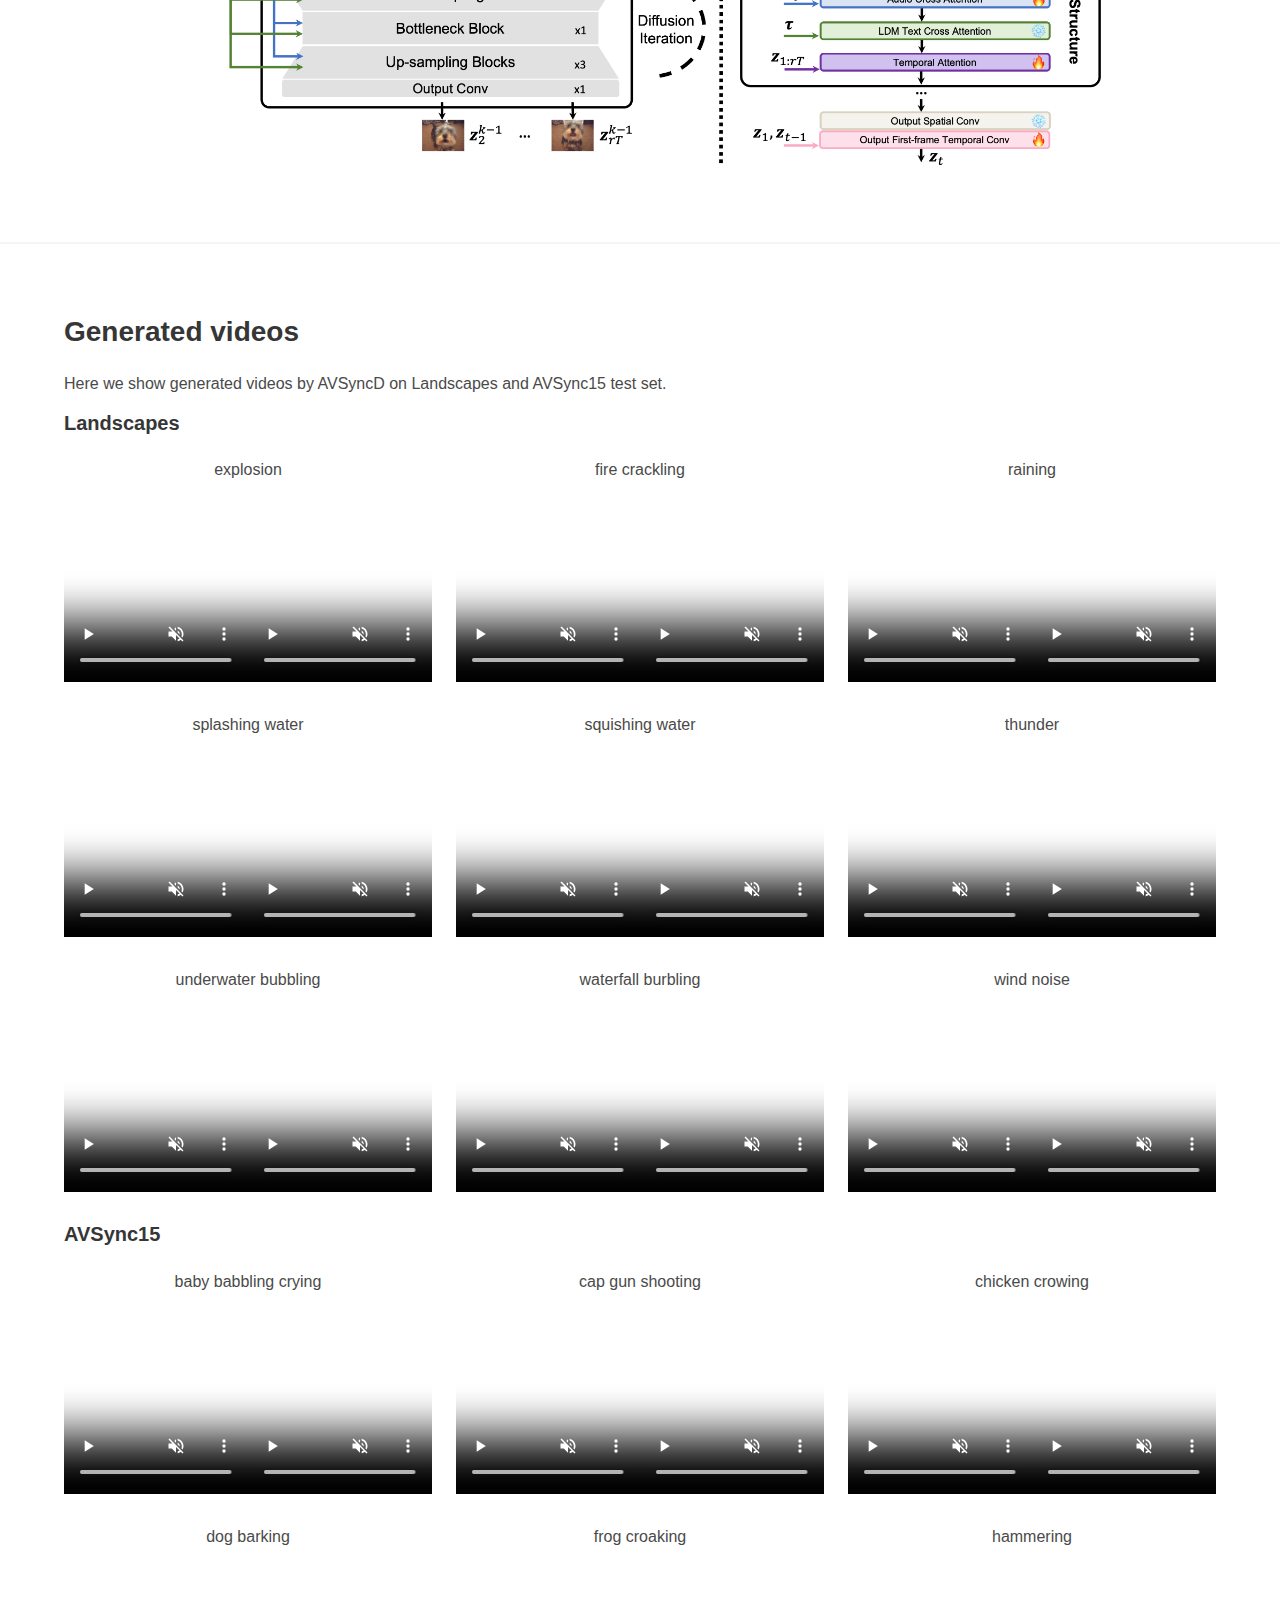
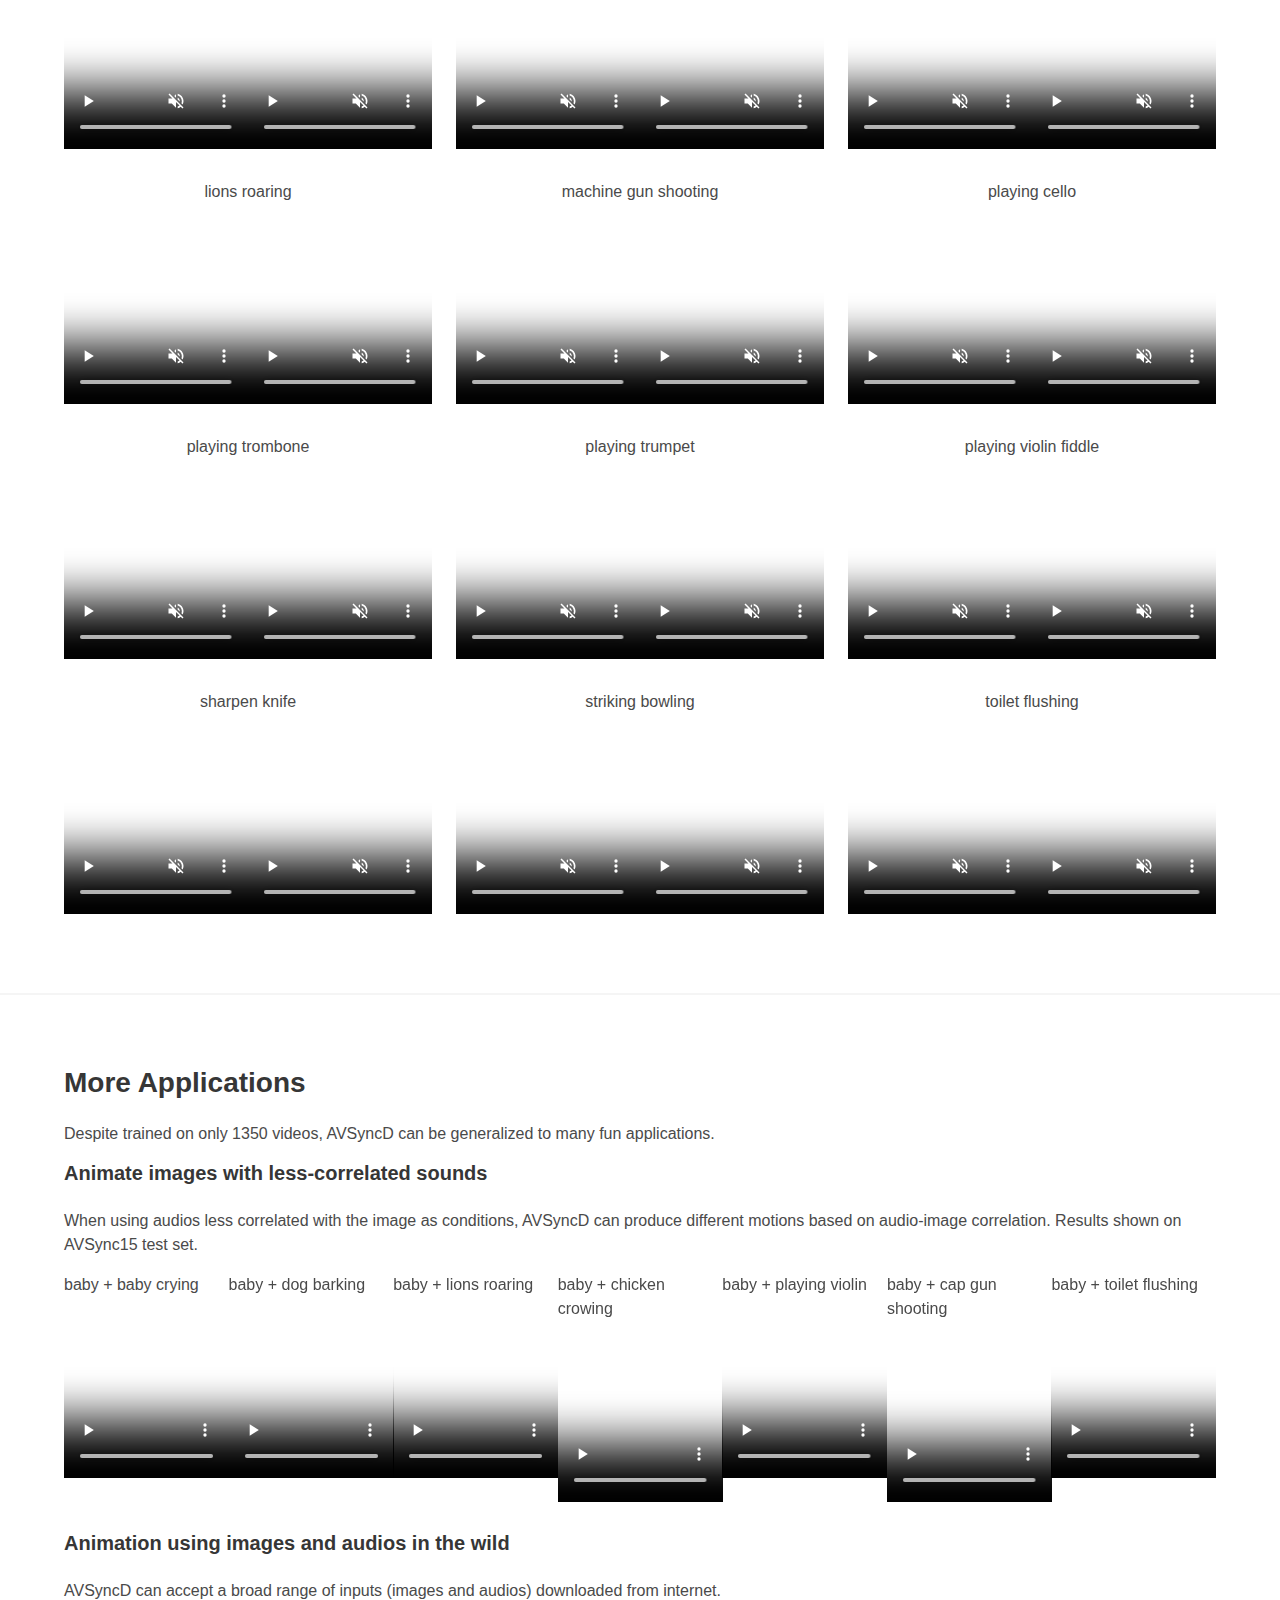
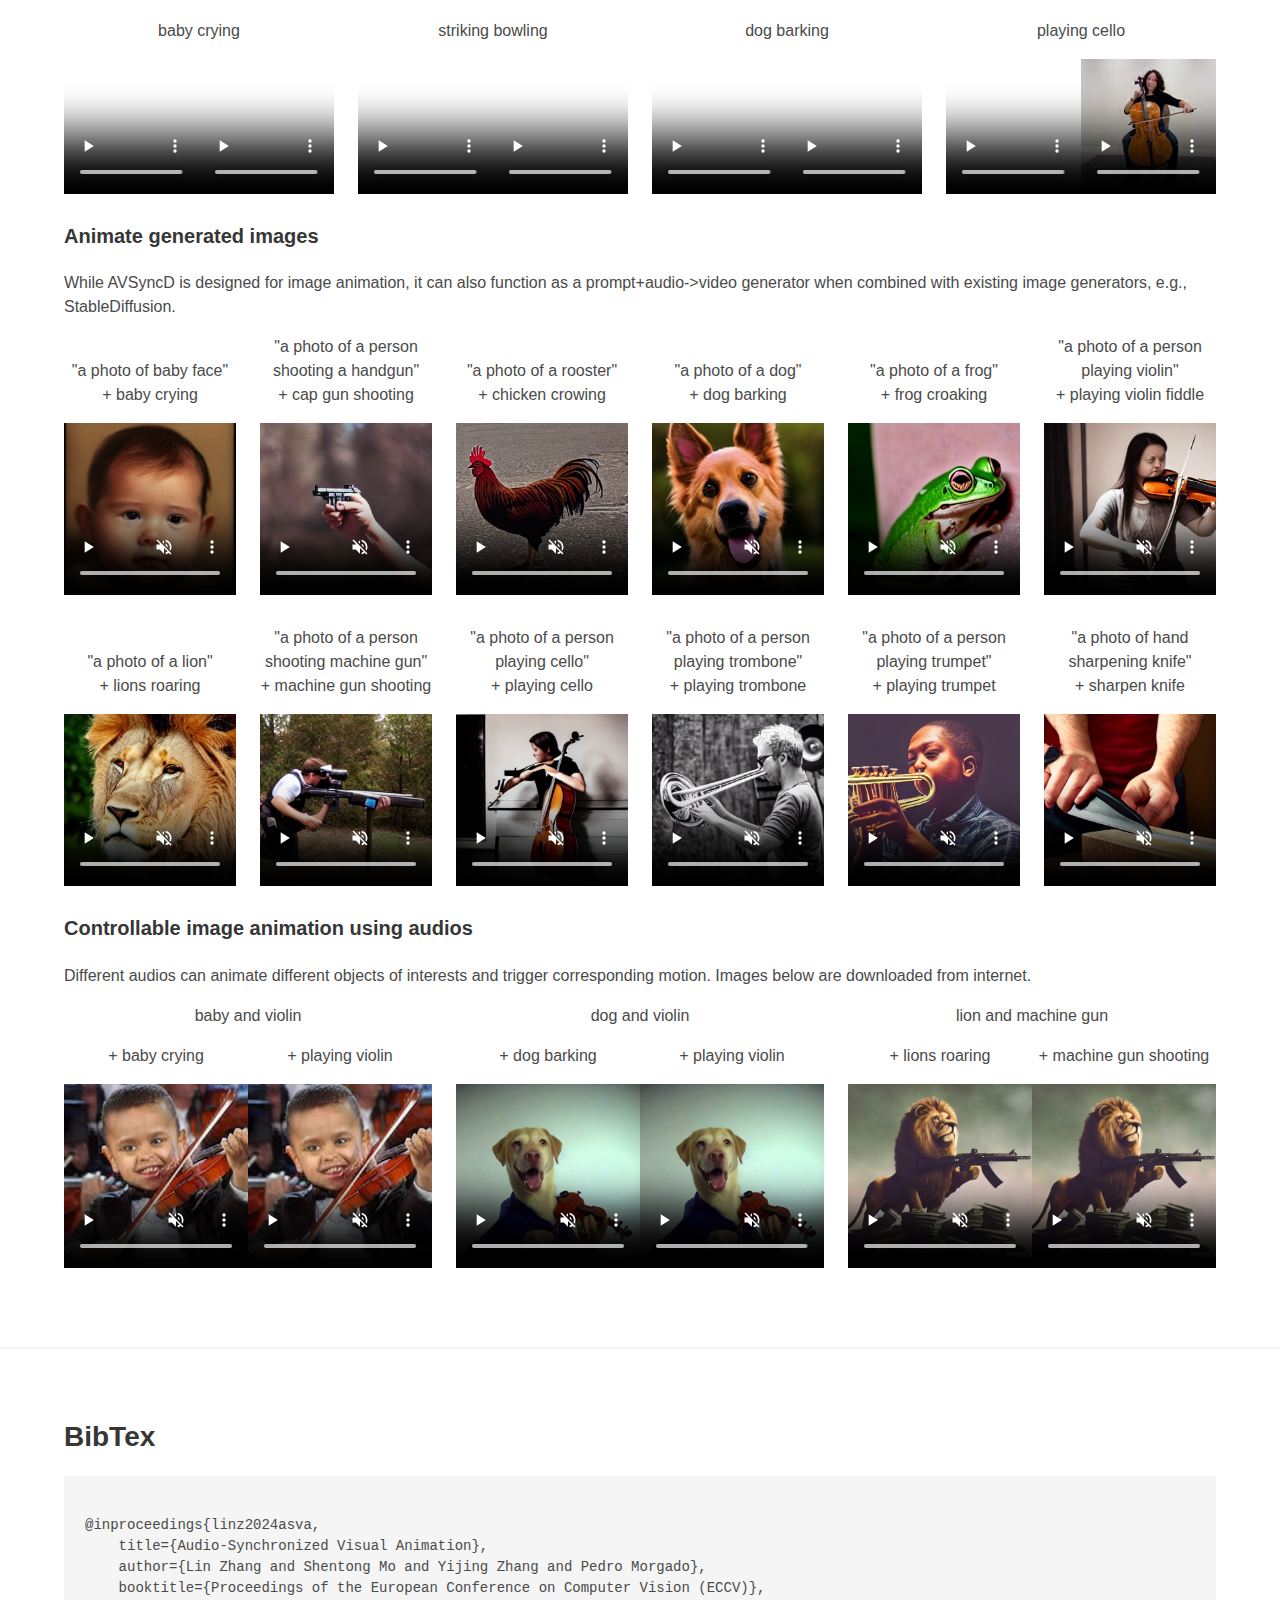
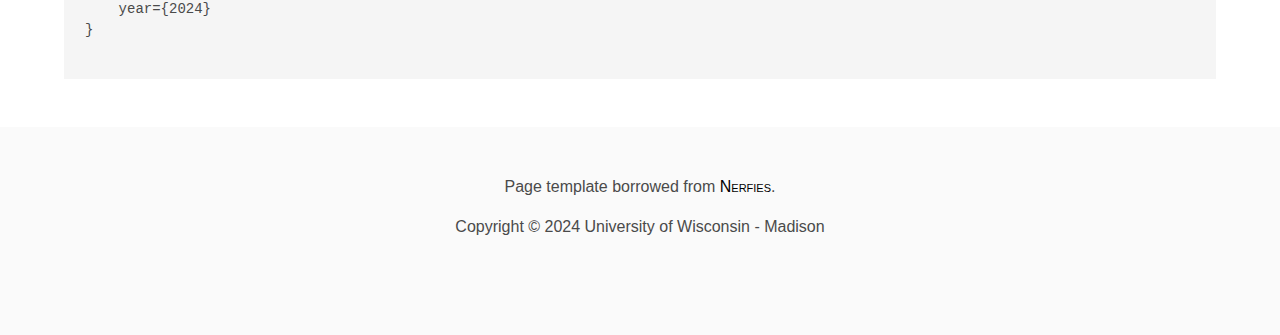
==== commit 5056f639: "update" ====
--- a/projects/asva/asva.html
+++ b/projects/asva/asva.html
@@ -945,7 +945,7 @@
 					</div>
 					<!-- Youtube -->
 					<div class="video-container">
-					    <iframe width="720" height="405" src="https://www.youtube.com/embed/Z8IW09yggRk" frameborder="0" allowfullscreen></iframe>
+					    <iframe width="720" height="405" src="https://www.youtube.com/watch?v=0quckDGL7hk" frameborder="0" allowfullscreen></iframe>
 					</div>
 					<!-- Youtube -->
 				</div>
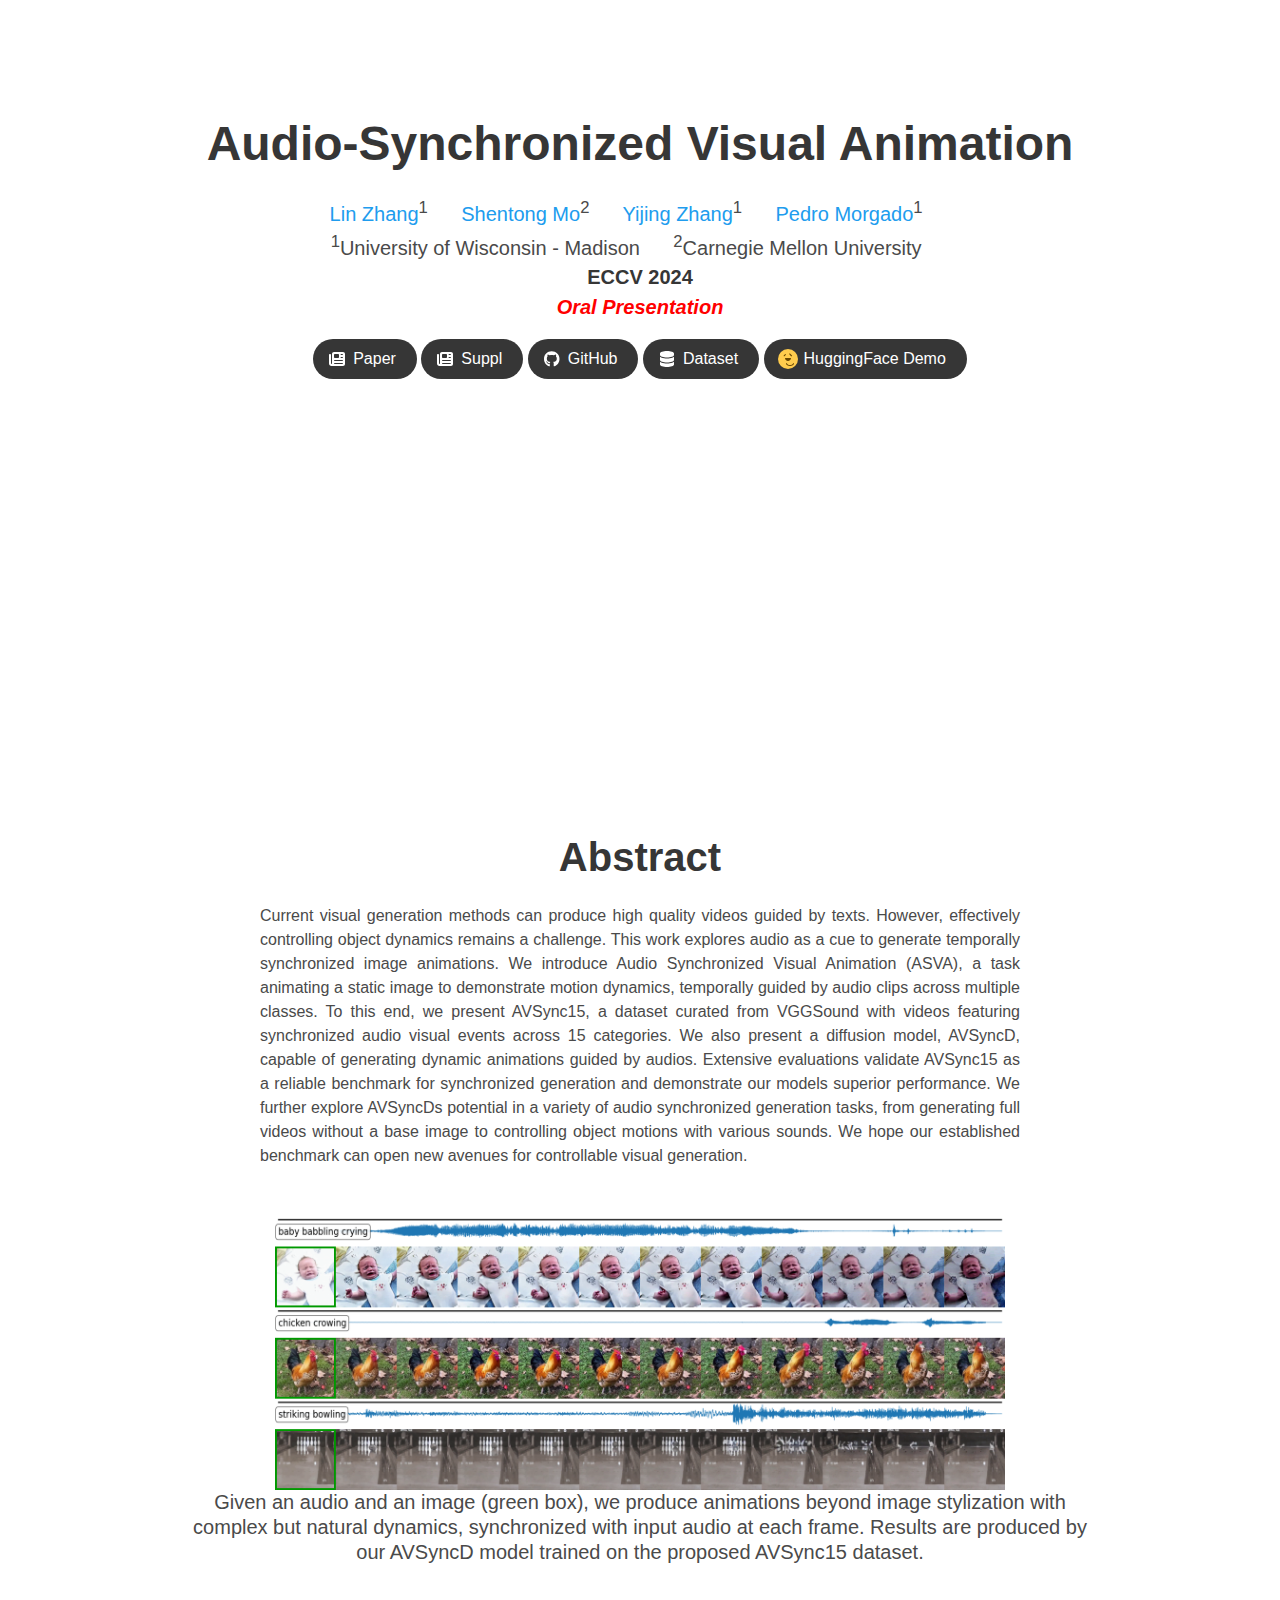
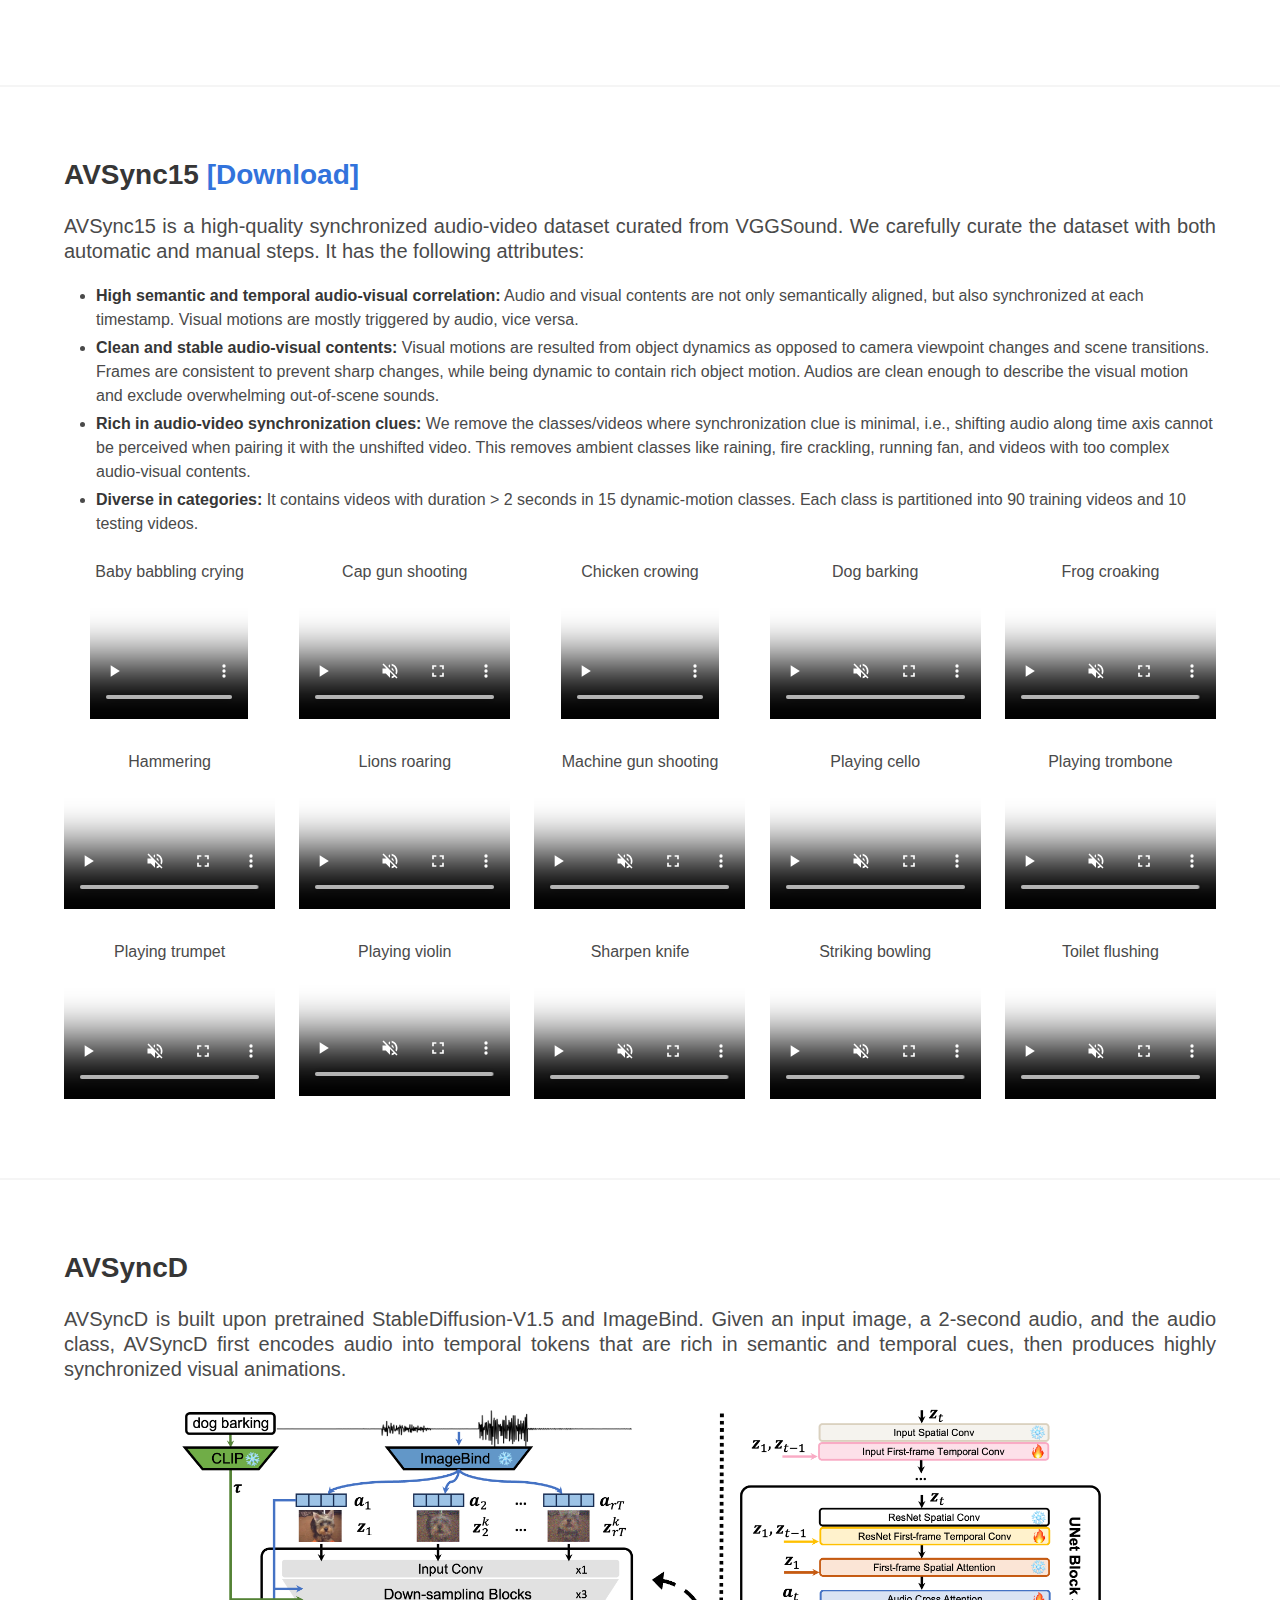
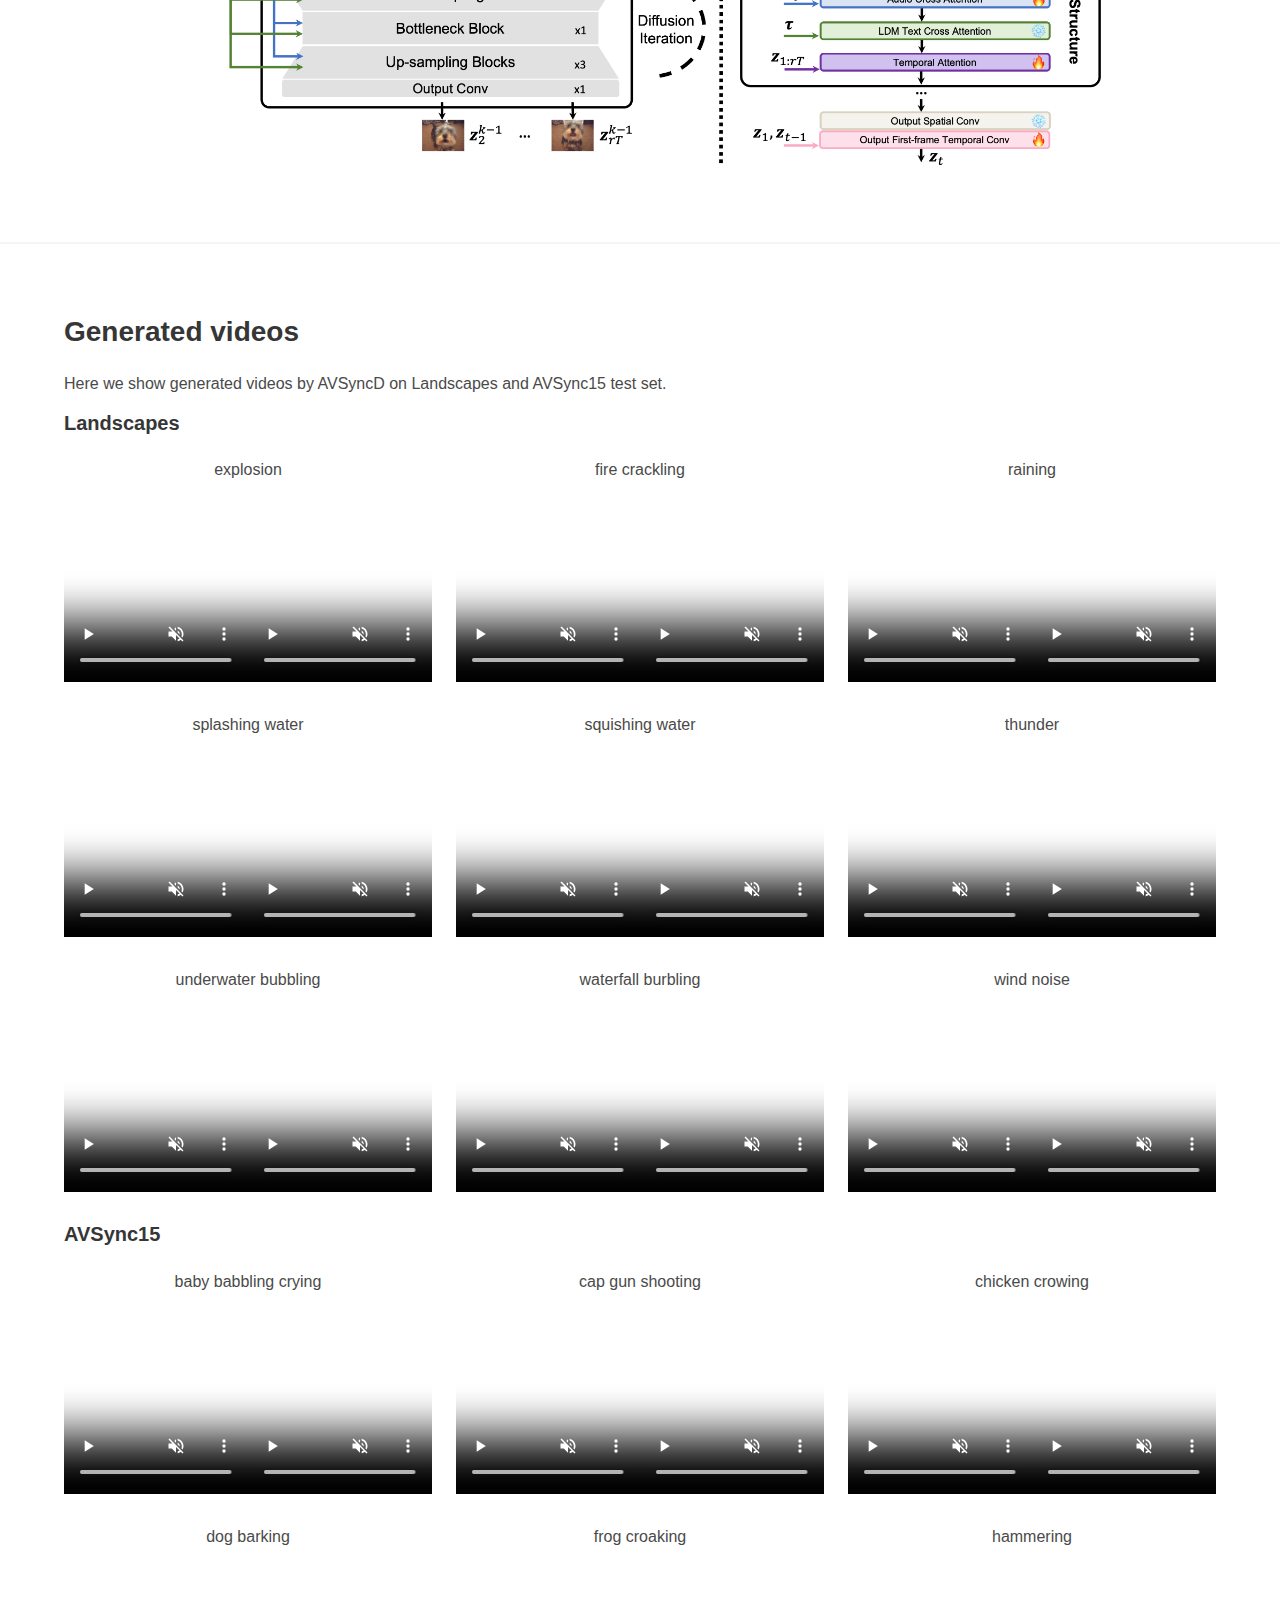
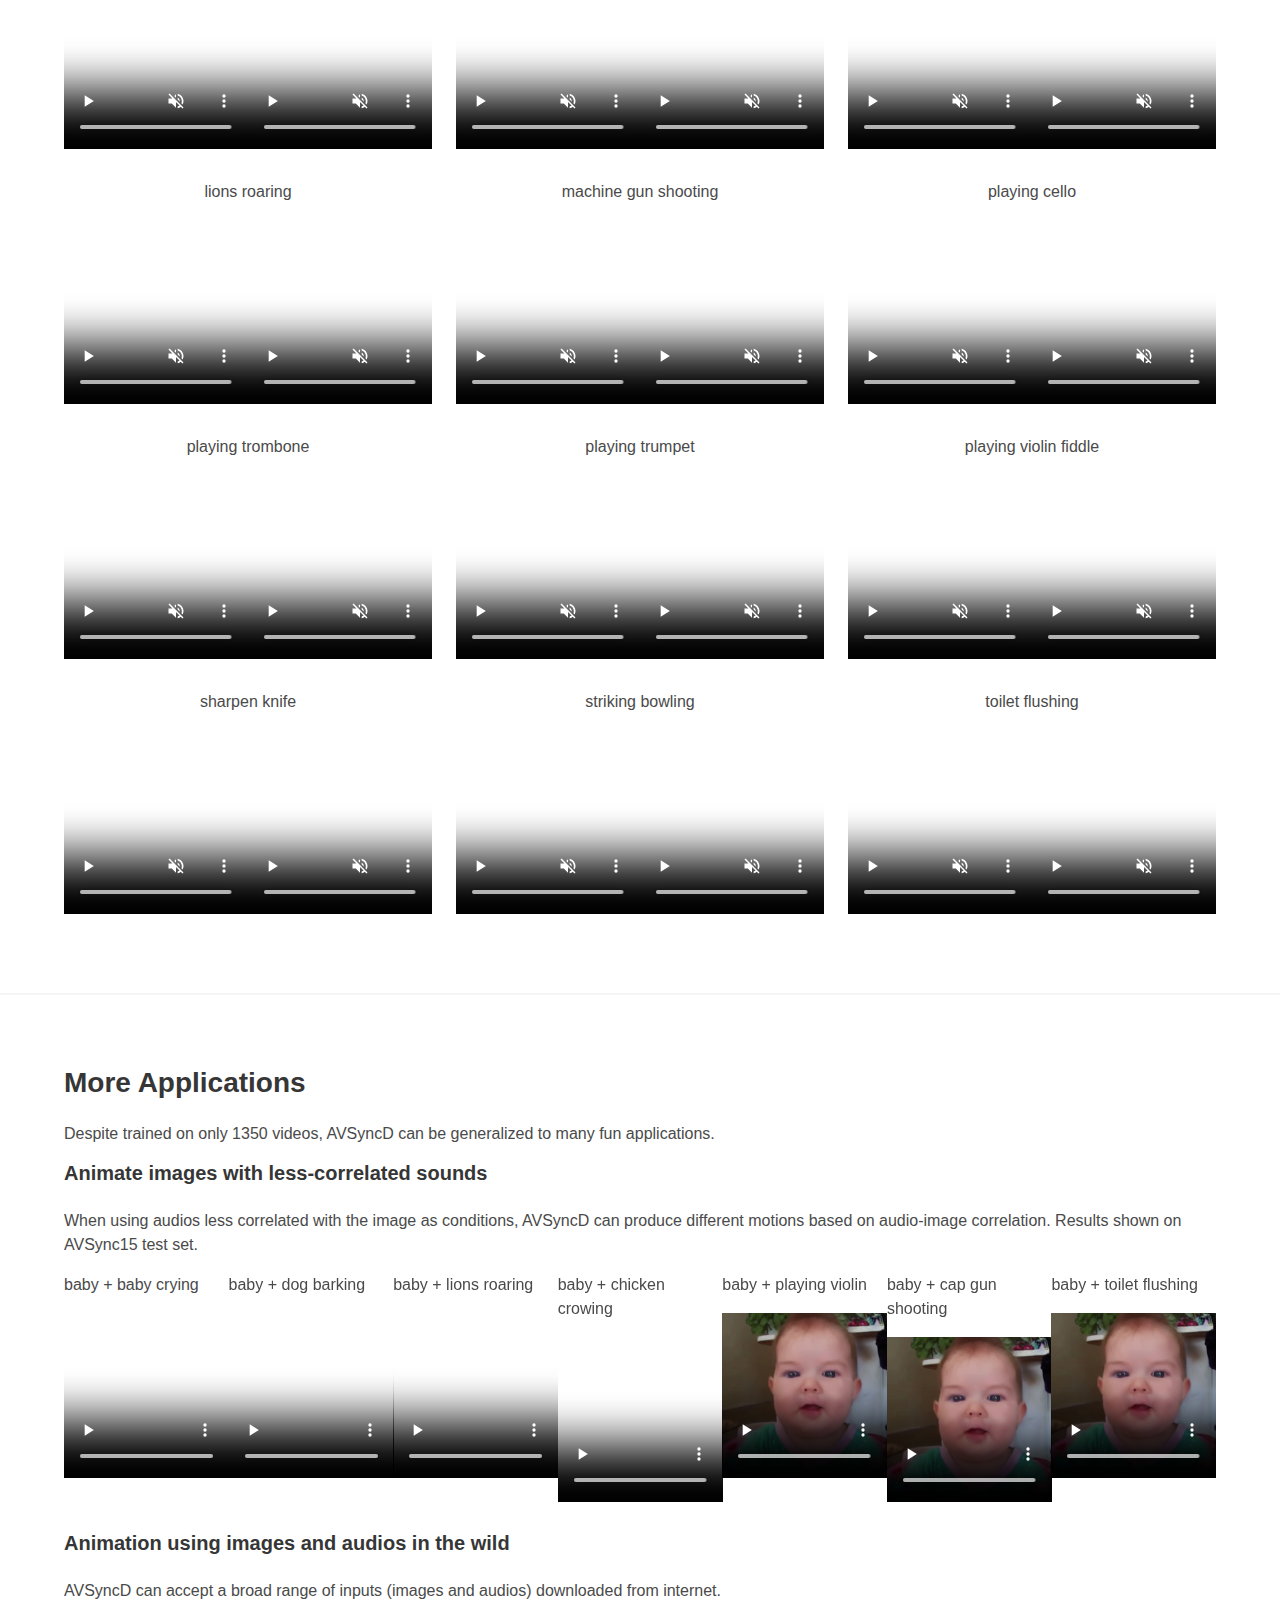
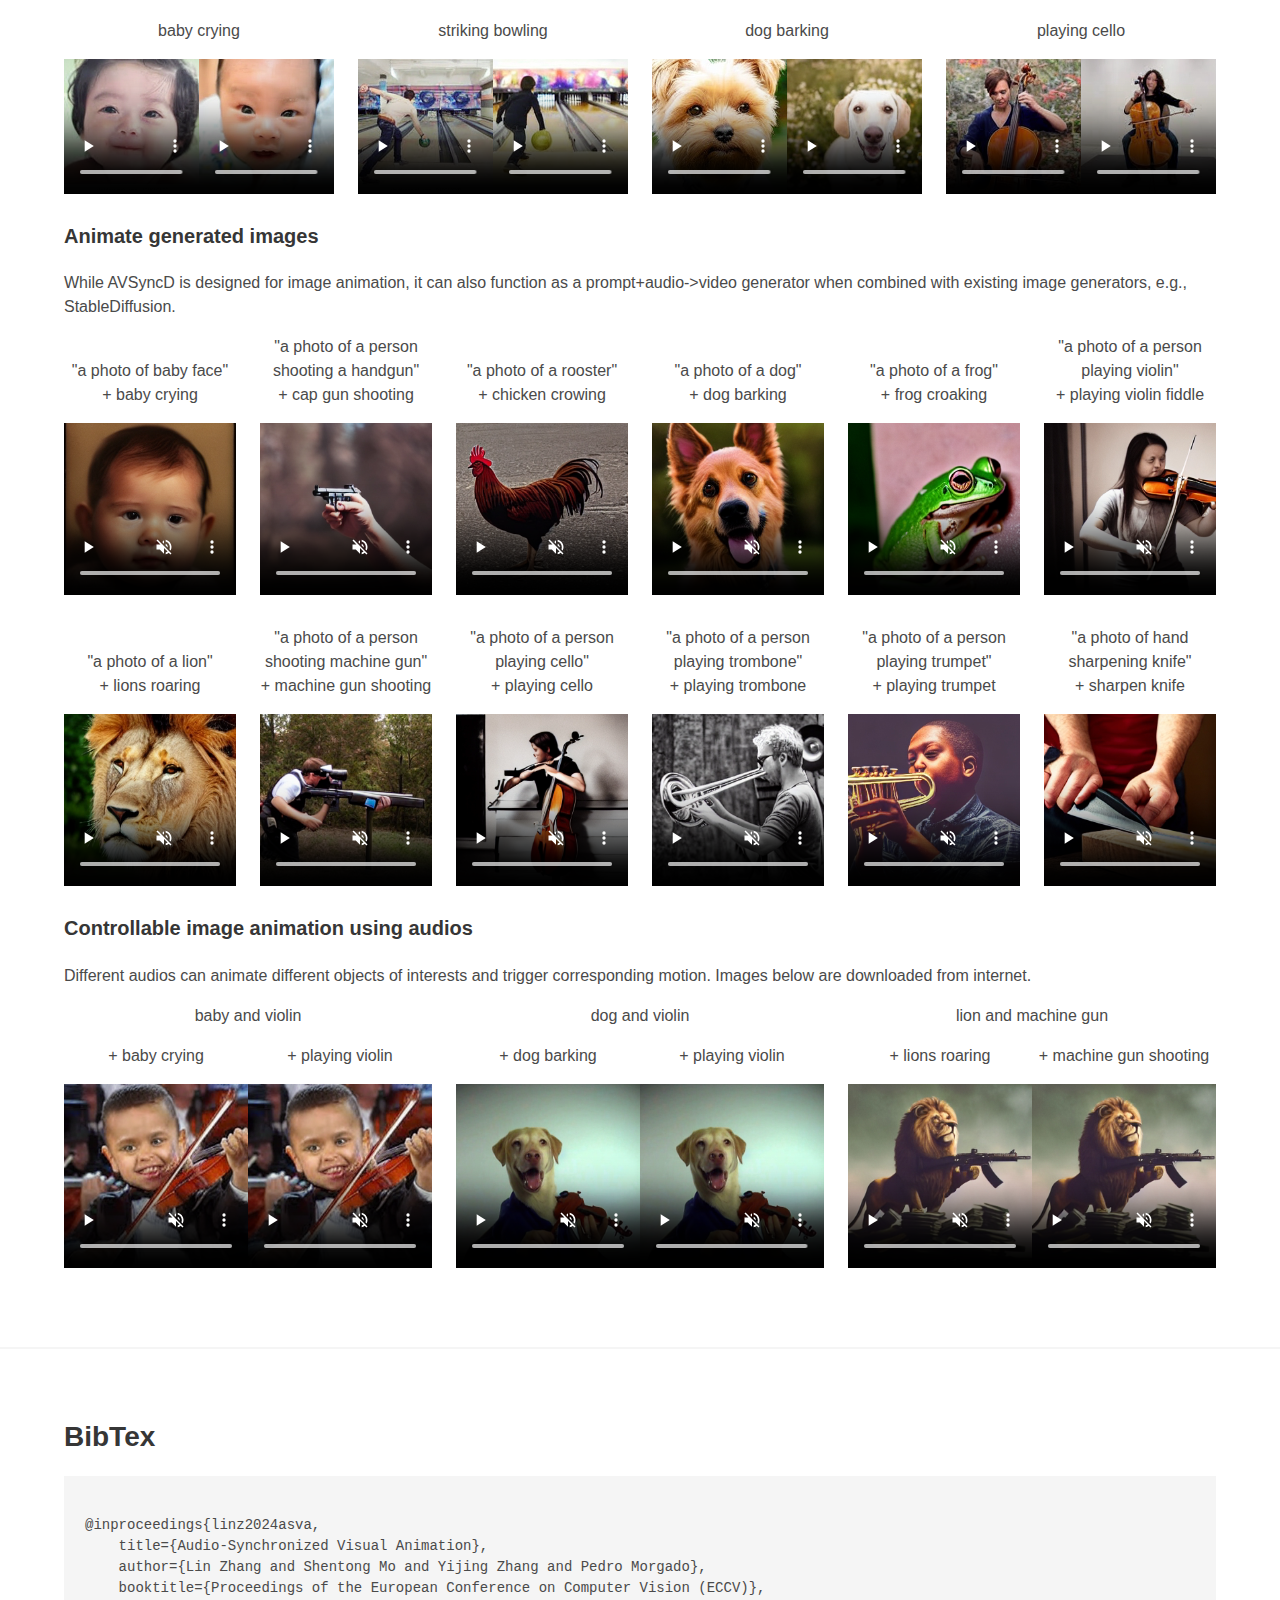
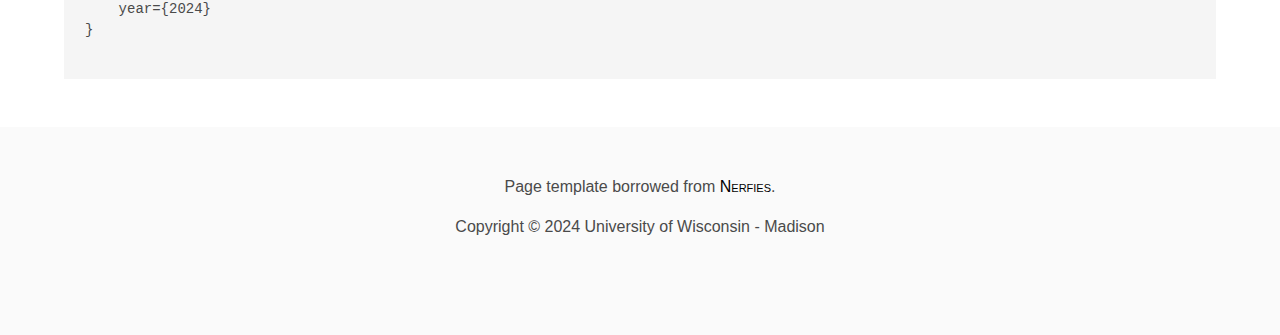
==== commit 0eba97e5: "update" ====
--- a/projects/asva/asva.html
+++ b/projects/asva/asva.html
@@ -945,7 +945,7 @@
 					</div>
 					<!-- Youtube -->
 					<div class="video-container">
-					    <iframe width="720" height="405" src="https://www.youtube.com/watch?v=0quckDGL7hk" frameborder="0" allowfullscreen></iframe>
+					    <iframe width="720" height="405" src="https://www.youtube.com/embed/0quckDGL7hk" frameborder="0" allowfullscreen></iframe>
 					</div>
 					<!-- Youtube -->
 				</div>
